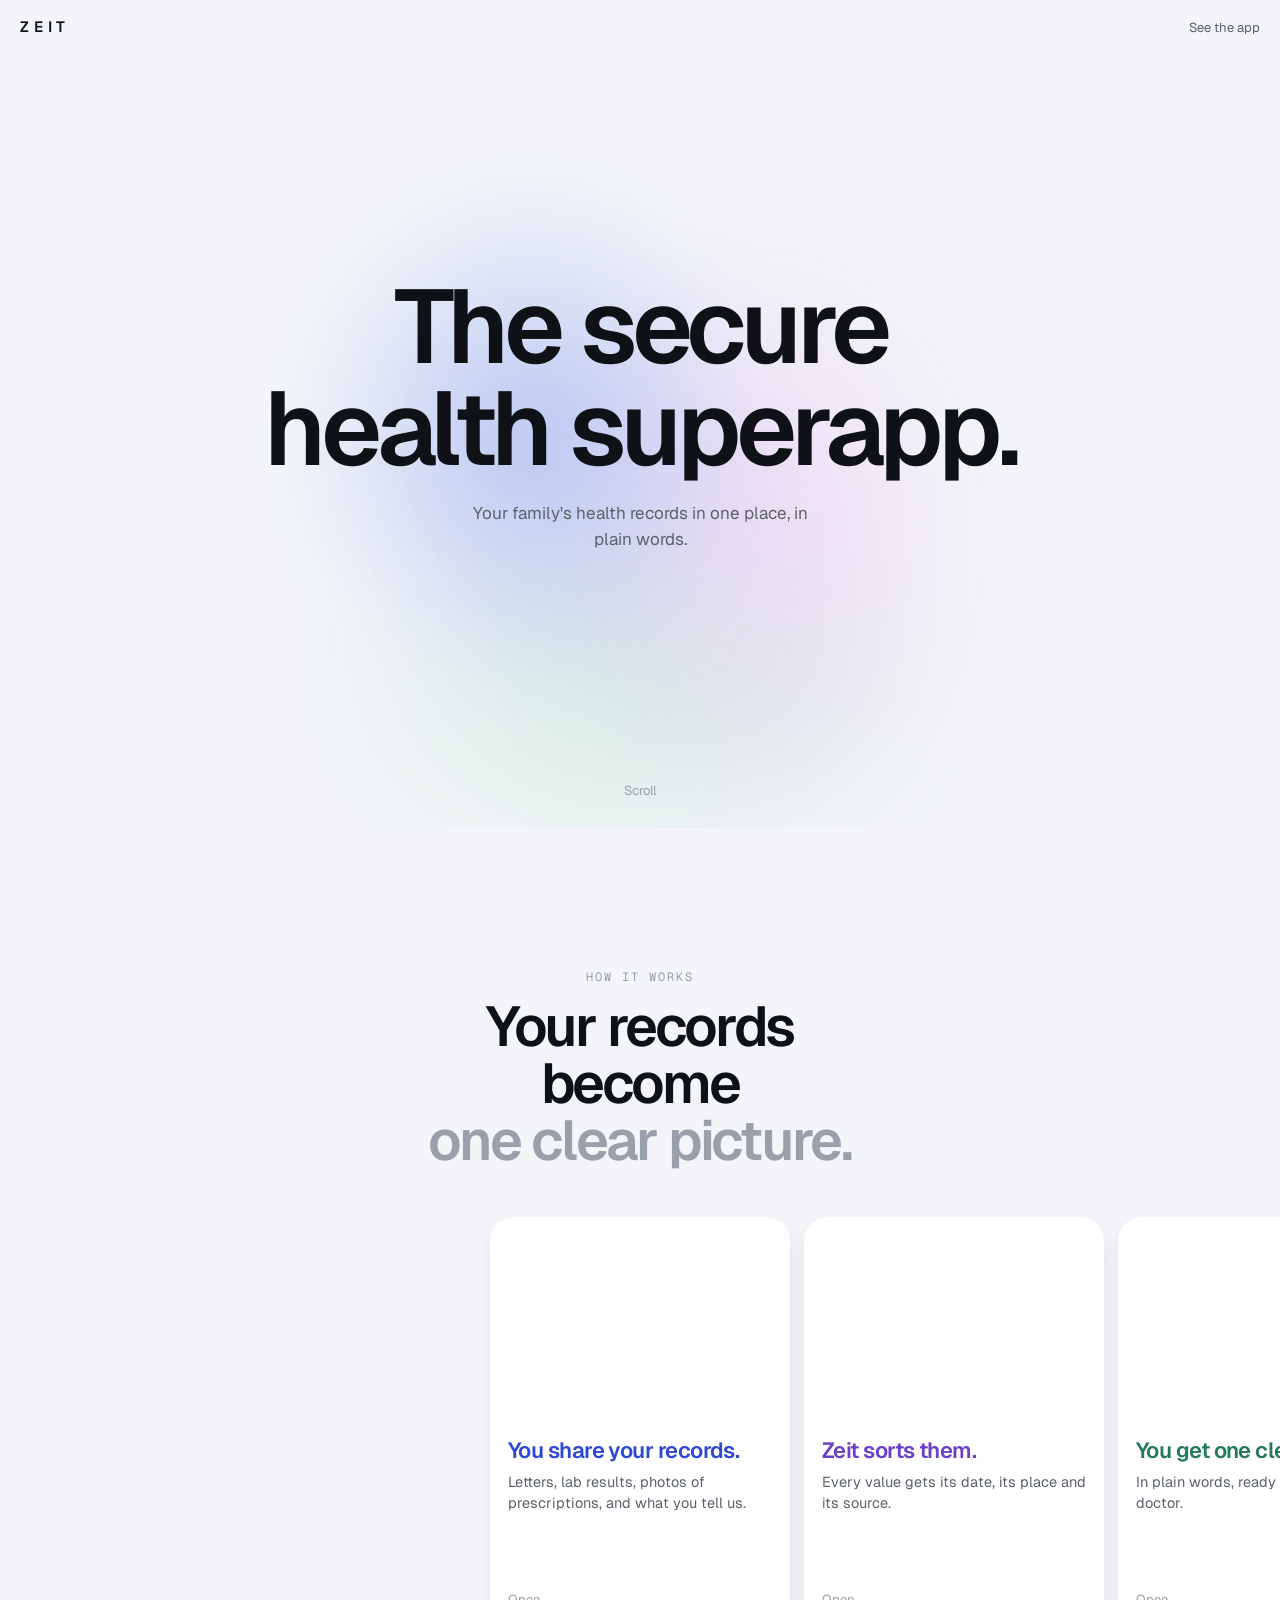
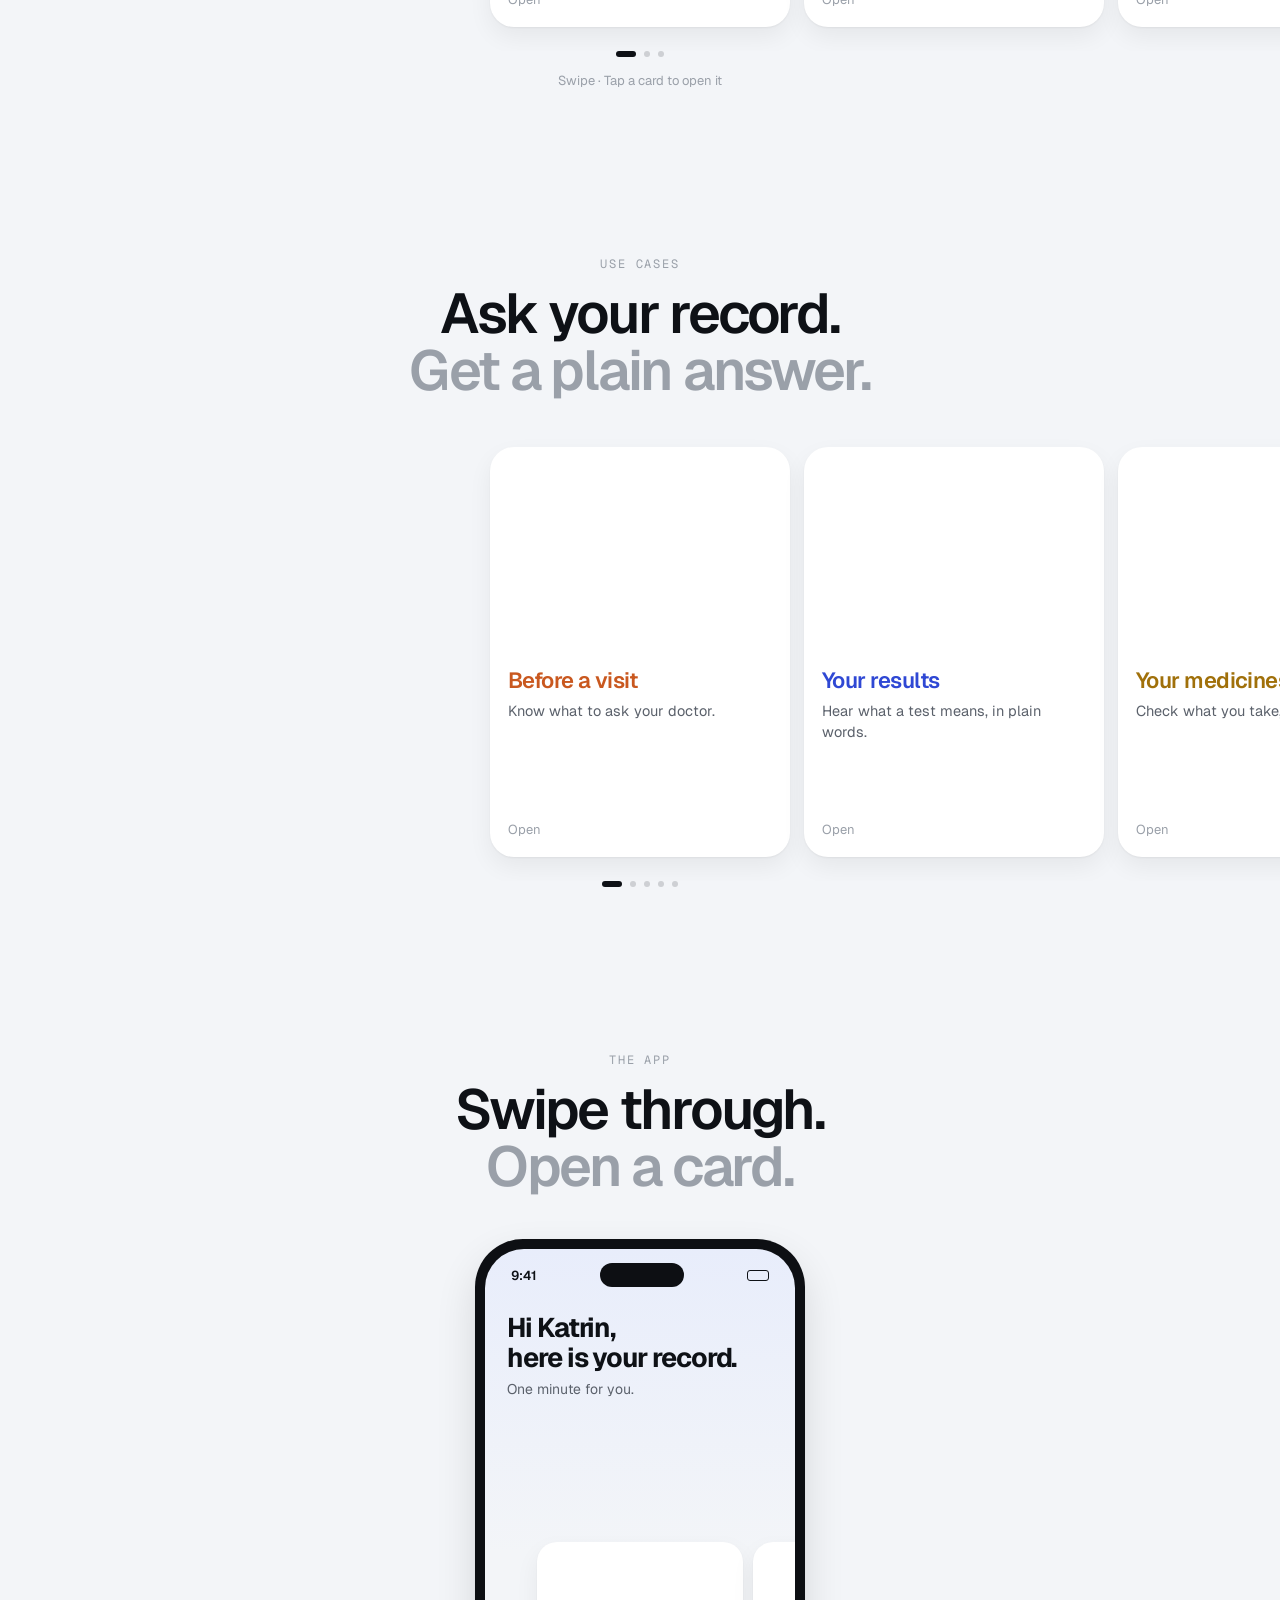
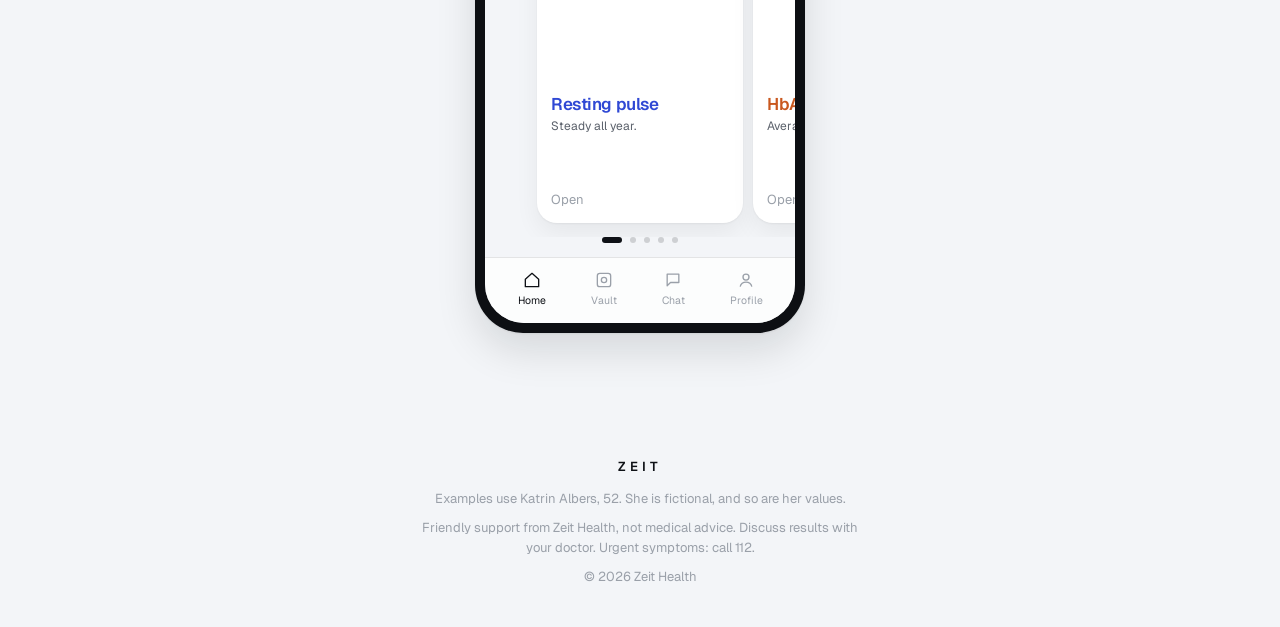
==== v10/index.html @ 985bbfc8 "Website B: rebuilt from the call transcript New folder v10/, nothing in V9 changed. One HTML file: a" ====
<!doctype html>
<html lang="en">
<head>
<meta charset="utf-8">
<meta name="viewport" content="width=device-width, initial-scale=1, viewport-fit=cover">
<title>Zeit Health</title>
<meta name="claude:viewport-fit-sides" content="cover">
<meta name="description" content="Zeit Health: the secure health superapp. Your family's health records in one place, in plain words.">
<link rel="preconnect" href="https://fonts.googleapis.com">
<link rel="preconnect" href="https://fonts.gstatic.com" crossorigin>
<link rel="stylesheet" href="https://fonts.googleapis.com/css2?family=Geist:wght@400;500;600;700&family=Geist+Mono:wght@400;500&display=swap">
<style>
/* Zeit Health, website v10. Built from the call transcript: very simple, mobile first,
   the app's card system, swipe and open. One file: HTML, CSS and a little JS.
   Layout: one centred column; each section is a heading plus one swipe rail of cards. */
:root {
  --ground: #f3f5f8;
  --surface: #ffffff;
  --ink: #0e1116;
  --ink-2: #5b616b;
  --ink-3: #9aa0a9;
  --hairline: rgba(14, 17, 22, 0.1);

  --font: 'Geist', -apple-system, BlinkMacSystemFont, 'Segoe UI', Roboto, Arial, sans-serif;
  --mono: 'Geist Mono', ui-monospace, 'SF Mono', Menlo, Consolas, monospace;

  --cw: min(76vw, 300px);              /* card width */
  --ease: cubic-bezier(.16, .84, .24, 1);
  --e1: 0 1px 2px rgba(12,14,18,.05), 0 10px 24px rgba(12,14,18,.06);
  --e2: 0 1px 2px rgba(12,14,18,.06), 0 18px 40px rgba(12,14,18,.12);
  color-scheme: light;
}

/* the card hues, from the app: --g is the image gradient, --c the headline colour */
.blue   { --g: linear-gradient(140deg, #2f48d4, #5876ea 55%, #a8c1fa); --c: #2f48d4; }
.orange { --g: linear-gradient(160deg, #ee9a4c, #f4835f 55%, #f8b98c); --c: #c9581f; }
.purple { --g: linear-gradient(165deg, #9d6fe6, #c59ff0 50%, #f2c9f1); --c: #6c3fc9; }
.yellow { --g: linear-gradient(170deg, #f2b33f, #f9d86a 50%, #fbeca3); --c: #a0700a; }
.green  { --g: linear-gradient(160deg, #3e9e78, #7ccba3 50%, #c4ead2); --c: #237a59; }
.pink   { --g: linear-gradient(160deg, #d9497a, #ee8cad 55%, #f8c8d8); --c: #b8335f; }

* { box-sizing: border-box; -webkit-tap-highlight-color: transparent; }
html { scroll-behavior: smooth; }
html, body { margin: 0; overflow-x: clip; }
body {
  font-family: var(--font); font-size: 17px; line-height: 1.5;
  color: var(--ink); background: var(--ground);
  -webkit-font-smoothing: antialiased;
}
button { font: inherit; color: inherit; border: 0; background: none; cursor: pointer; padding: 0; text-align: left; }
:focus-visible { outline: 2px solid var(--ink); outline-offset: 3px; border-radius: 6px; }
.gutter { padding-left: max(20px, env(safe-area-inset-left, 0px)); padding-right: max(20px, env(safe-area-inset-right, 0px)); }

/* ---- top bar: the wordmark only ---- */
.top {
  position: fixed; inset: 0 0 auto 0; z-index: 20;
  display: flex; justify-content: space-between; align-items: center;
  padding-block: calc(16px + env(safe-area-inset-top, 0px)) 16px;
  transition: background .3s ease;
}
.top.solid { background: rgba(243,245,248,.82); -webkit-backdrop-filter: blur(18px); backdrop-filter: blur(18px); }
.mark { font-weight: 600; font-size: 15px; letter-spacing: .32em; text-decoration: none; color: var(--ink); }
.top a.go { font-size: 13px; color: var(--ink-2); text-decoration: none; }

/* ---- 1 · hero: short words on an empty screen; it stays put, nothing else up here ---- */
.hero {
  position: relative; min-height: 92vh; min-height: 92svh;
  display: flex; flex-direction: column; align-items: center; justify-content: center;
  text-align: center; overflow: hidden;
}
.hero::before {      /* a soft brand wash, the only colour up here */
  content: ""; position: absolute; width: 140vw; max-width: 900px; aspect-ratio: 1;
  left: 50%; top: 62%; transform: translate(-50%, -50%);
  background:
    radial-gradient(closest-side at 38% 42%, rgba(88,118,234,.55), transparent 70%),
    radial-gradient(closest-side at 64% 52%, rgba(221,162,238,.45), transparent 70%),
    radial-gradient(closest-side at 50% 70%, rgba(124,203,163,.35), transparent 70%);
  filter: blur(40px); opacity: .7; pointer-events: none;
  animation: breathe 14s ease-in-out infinite alternate;
}
@keyframes breathe { to { transform: translate(-50%, -52%) scale(1.06) rotate(8deg); } }
.hero h1 {
  position: relative; margin: 0; font-weight: 600;
  font-size: clamp(44px, 13vw, 104px); line-height: .98; letter-spacing: -.05em; text-wrap: balance;
}
.hero p { position: relative; margin: 22px 0 0; max-width: 22em; color: var(--ink-2); font-size: 17px; }
.hero .cue { position: absolute; bottom: max(28px, env(safe-area-inset-bottom, 0px)); margin: 0; font-size: 13px; color: var(--ink-3); }

/* ---- sections: centred heading, then a rail ---- */
section.part { padding-block: 96px 24px; }
.head { text-align: center; max-width: 34rem; margin: 0 auto; }
.eyebrow { margin: 0 0 12px; font-family: var(--mono); font-size: 12px; letter-spacing: .16em; text-transform: uppercase; color: var(--ink-3); }
.head h2 { margin: 0; font-size: clamp(32px, 8.4vw, 56px); font-weight: 600; line-height: 1.02; letter-spacing: -.04em; text-wrap: balance; }
.head .soft { color: var(--ink-3); }

/* ---- the rail: native swipe with snap ---- */
.rail {
  display: flex; gap: 14px; margin-top: 40px;
  overflow-x: auto; scroll-snap-type: x mandatory; overscroll-behavior-x: contain;
  padding-block: 8px 24px; scrollbar-width: none;
  padding-inline: calc(50% - var(--cw) / 2); scroll-padding-inline: calc(50% - var(--cw) / 2);
}
.rail::-webkit-scrollbar { display: none; }
.dots { display: flex; justify-content: center; gap: 8px; }
.dots i { width: 6px; height: 6px; border-radius: 3px; background: rgba(14,17,22,.16); transition: width .35s var(--ease), background .35s ease; }
.dots i.on { width: 20px; background: var(--ink); }
.hint { margin: 14px 0 0; text-align: center; font-size: 13px; color: var(--ink-3); }

/* ---- the card: half image on top, the information below, a coloured headline ---- */
.card {
  flex: none; width: var(--cw); scroll-snap-align: center;
  display: flex; flex-direction: column; aspect-ratio: 3 / 4.1;
  border-radius: 24px; overflow: hidden; background: var(--surface);
  box-shadow: var(--e1); transition: transform .4s var(--ease), box-shadow .4s var(--ease);
}
.card:hover { box-shadow: var(--e2); }
.card:active { transform: scale(.97); }
.img {
  position: relative; flex: 0 0 50%; background: var(--g); overflow: hidden; color: #fff;
}
.img::before, .img::after { content: ""; position: absolute; border-radius: 50%; filter: blur(22px); }
.img::before { width: 70%; aspect-ratio: 1; left: var(--x, 10%); top: var(--y, 15%); background: rgba(255,255,255,.45); }
.img::after  { width: 50%; aspect-ratio: 1; right: -10%; bottom: -25%; background: rgba(255,255,255,.3); }
.img .tag {
  position: absolute; z-index: 1; left: 16px; top: 14px; right: 16px;
  display: flex; justify-content: space-between;
  font-family: var(--mono); font-size: 11px; letter-spacing: .12em; text-transform: uppercase;
}
.img .big {
  position: absolute; z-index: 1; left: 16px; bottom: 12px;
  font-size: 44px; font-weight: 500; letter-spacing: -.04em; line-height: 1;
}
.img .big small { font-size: 15px; letter-spacing: 0; margin-left: 4px; opacity: .9; }
.body { flex: 1; display: flex; flex-direction: column; gap: 8px; padding: 16px 18px 18px; min-height: 0; }
.body h3 { margin: 0; color: var(--c); font-size: 22px; font-weight: 600; line-height: 1.1; letter-spacing: -.025em; text-wrap: balance; }
.body p { margin: 0; color: var(--ink-2); font-size: 14.5px; line-height: 1.45; }
.body .more { margin-top: auto; font-size: 13px; color: var(--ink-3); }

/* ---- 4 · the app: the same cards, in a phone ---- */
.phone {
  margin: 44px auto 0; width: min(84vw, 330px); aspect-ratio: 390 / 820;
  border-radius: 48px; padding: 10px; background: #0d0f13; box-shadow: var(--e2);
}
.screen {
  position: relative; height: 100%; border-radius: 39px; overflow: hidden;
  background: linear-gradient(180deg, #e8edfb, #f3f5f8 45%);
  display: flex; flex-direction: column;
}
.status { display: flex; justify-content: space-between; align-items: center; padding: 14px 26px 0; font-size: 13px; font-weight: 600; }
.island { width: 84px; height: 24px; border-radius: 14px; background: #0d0f13; }
.status .bat { width: 22px; height: 11px; border-radius: 3px; border: 1.5px solid var(--ink); }
.greet { padding: 26px 22px 0; }
.greet h3 { margin: 0; font-size: 27px; font-weight: 700; line-height: 1.1; letter-spacing: -.04em; }
.greet p { margin: 6px 0 0; color: var(--ink-2); font-size: 14px; }
.phone .rail { --cw: min(56vw, 206px); margin-top: auto; gap: 10px; padding-block: 6px 14px; }
.phone .card { border-radius: 20px; }
.phone .img .big { font-size: 34px; }
.phone .body { padding: 12px 14px 14px; gap: 5px; }
.phone .body h3 { font-size: 17px; }
.phone .body p { font-size: 12px; }
.phone .dots { margin-bottom: 14px; }
.nav { display: flex; justify-content: space-around; padding: 12px 10px calc(14px); background: rgba(255,255,255,.8); border-top: 1px solid var(--hairline); font-size: 10.5px; color: var(--ink-3); }
.nav span { display: flex; flex-direction: column; align-items: center; gap: 3px; }
.nav span.on { color: var(--ink); }
.nav svg { width: 20px; height: 20px; fill: none; stroke: currentColor; stroke-width: 1.6; stroke-linejoin: round; }

/* ---- footer ---- */
footer { padding-block: 96px 40px; text-align: center; }
footer .mark { display: inline-block; font-size: 13px; }
footer p { margin: 10px auto 0; max-width: 34em; font-size: 13px; color: var(--ink-3); }

/* ---- the opened card: rises from the bottom in the card's colour ---- */
.scrim { position: fixed; inset: 0; z-index: 40; background: rgba(10,12,16,.4); opacity: 0; transition: opacity .3s ease; }
.scrim.on { opacity: 1; }
.sheet {
  position: fixed; z-index: 41; left: 50%; bottom: 0; width: min(100%, 520px);
  max-height: 88vh; max-height: 88svh; overflow-y: auto;
  border-radius: 28px 28px 0 0; background: var(--surface);
  transform: translate(-50%, 104%); transition: transform .5s var(--ease);
  padding-bottom: env(safe-area-inset-bottom, 0px);
}
.sheet.on { transform: translate(-50%, 0); }
.sheet .img { height: 190px; flex: none; }
.sheet .img .big { font-size: 56px; }
.sheet .x {
  position: absolute; z-index: 2; right: 14px; top: 12px; width: 34px; height: 34px; border-radius: 50%;
  display: grid; place-items: center; background: rgba(255,255,255,.28); color: #fff;
}
.sheet .x:focus-visible { outline-color: #fff; }
.sheet .img .tag { right: 60px; }
.sheet .body { padding: 22px 24px 30px; gap: 12px; }
.sheet .body h3 { font-size: 28px; }
.sheet .body p { font-size: 16px; }
.qa { margin-top: 6px; display: flex; flex-direction: column; gap: 10px; }
.qa .you { align-self: flex-end; max-width: 85%; padding: 10px 14px; border-radius: 18px 18px 4px 18px; background: var(--ink); color: #fff; font-size: 15px; }
.qa .zeit { align-self: flex-start; max-width: 90%; padding: 10px 14px; border-radius: 18px 18px 18px 4px; background: var(--ground); font-size: 15px; }
.qa .src { font-family: var(--mono); font-size: 11px; letter-spacing: .06em; color: var(--ink-3); }
.rows { margin: 6px 0 0; padding: 0; list-style: none; }
.rows li { display: flex; justify-content: space-between; gap: 16px; padding: 11px 0; border-top: 1px solid var(--hairline); font-size: 15px; font-variant-numeric: tabular-nums; }
.rows li span:first-child { color: var(--ink-2); }
.note { font-size: 12.5px; color: var(--ink-3); }

@media (min-width: 900px) {
  :root { --cw: 300px; }
  section.part { padding-block: 140px 24px; }
}
@media (prefers-reduced-motion: reduce) {
  html { scroll-behavior: auto; }
  .hero::before { animation: none; }
  .card, .sheet, .scrim { transition: none; }
}
</style>
</head>
<body>

<header class="top gutter" id="top">
  <a class="mark" href="#hero" aria-label="Zeit Health, back to top">ZEIT</a>
  <a class="go" href="#app">See the app</a>
</header>

<main>
  <!-- 1 · HERO: short words over the screen. A real section, so it is there again on the way up. -->
  <section class="hero gutter" id="hero">
    <h1>The secure health superapp.</h1>
    <p>Your family's health records in one place, in plain words.</p>
    <p class="cue">Scroll</p>
  </section>

  <!-- 2 · HOW IT WORKS (transcript: "real system / rail system"; confirm with Minh) -->
  <section class="part" id="how" aria-labelledby="how-h">
    <div class="head gutter">
      <p class="eyebrow">How it works</p>
      <h2 id="how-h">Your records become<br><span class="soft">one clear picture.</span></h2>
    </div>
    <div class="rail" data-set="how" aria-label="How it works, three steps"></div>
    <div class="dots" aria-hidden="true"></div>
    <p class="hint">Swipe · Tap a card to open it</p>
  </section>

  <!-- 3 · USE CASES -->
  <section class="part" id="uses" aria-labelledby="uses-h">
    <div class="head gutter">
      <p class="eyebrow">Use cases</p>
      <h2 id="uses-h">Ask your record.<br><span class="soft">Get a plain answer.</span></h2>
    </div>
    <div class="rail" data-set="uses" aria-label="Use cases"></div>
    <div class="dots" aria-hidden="true"></div>
  </section>

  <!-- 4 · THE APP: the same card system, swipe and open, inside a phone -->
  <section class="part" id="app" aria-labelledby="app-h">
    <div class="head gutter">
      <p class="eyebrow">The app</p>
      <h2 id="app-h">Swipe through.<br><span class="soft">Open a card.</span></h2>
    </div>
    <div class="phone">
      <div class="screen">
        <div class="status" aria-hidden="true"><span>9:41</span><span class="island"></span><span class="bat"></span></div>
        <div class="greet">
          <h3>Hi Katrin,<br>here is your record.</h3>
          <p>One minute for you.</p>
        </div>
        <div class="rail" data-set="app" aria-label="Katrin's cards in the app"></div>
        <div class="dots" aria-hidden="true"></div>
        <nav class="nav" aria-hidden="true">
          <span class="on"><svg viewBox="0 0 24 24"><path d="M4 11l8-7 8 7v9H4z"/></svg>Home</span>
          <span><svg viewBox="0 0 24 24"><rect x="4" y="4" width="16" height="16" rx="3"/><circle cx="12" cy="12" r="3.2"/></svg>Vault</span>
          <span><svg viewBox="0 0 24 24"><path d="M5 5h14v10H9l-4 4z"/></svg>Chat</span>
          <span><svg viewBox="0 0 24 24"><circle cx="12" cy="8.5" r="3.6"/><path d="M5 20c1-4 4-5.5 7-5.5s6 1.5 7 5.5"/></svg>Profile</span>
        </nav>
      </div>
    </div>
  </section>
</main>

<footer class="gutter">
  <span class="mark">ZEIT</span>
  <p>Examples use Katrin Albers, 52. She is fictional, and so are her values.</p>
  <p>Friendly support from Zeit Health, not medical advice. Discuss results with your doctor. Urgent symptoms: call 112.</p>
  <p>© 2026 Zeit Health</p>
</footer>

<div class="scrim" id="scrim" hidden></div>
<div class="sheet" id="sheet" role="dialog" aria-modal="true" aria-labelledby="sheet-h" hidden></div>

<script>
(() => {
  // ---- Content. Edit the words here; the cards are built from it. ----
  const SETS = {
    how: [
      { hue: 'blue', k: 'Step', n: '01', h: 'You share your records.', p: 'Letters, lab results, photos of prescriptions, and what you tell us.',
        more: 'Send a PDF, take a photo, or just say it out loud. Zeit keeps the original, so nothing is lost.',
        rows: [['Letters and reports', 'PDF or photo'], ['Lab results', 'PDF or photo'], ['What you tell us', 'typed or spoken']] },
      { hue: 'purple', k: 'Step', n: '02', h: 'Zeit sorts them.', p: 'Every value gets its date, its place and its source.',
        more: 'Each result is placed next to the reference range printed on its own source, so you can always check where it came from.',
        rows: [['Value', 'HbA1c 5.4 %'], ['Date', 'March 2023'], ['Source', 'Lab letter, page 2']] },
      { hue: 'green', k: 'Step', n: '03', h: 'You get one clear picture.', p: 'In plain words, ready for you and your doctor.',
        more: 'One page shows where you stand. The details sit behind it, one card at a time.',
        rows: [['What matters now', 'your main concern'], ['What the numbers say', 'with their ranges'], ['What to ask next', 'for your next visit']] },
    ],
    uses: [
      { hue: 'orange', k: 'Use case', n: 'Visit', h: 'Before a visit', p: 'Know what to ask your doctor.',
        q: 'What should I ask Dr. Weber on Thursday?', a: 'Ask about your HbA1c. It went from 5.2 to 5.4 % since 2021. Take your medicine list with you.', src: 'Lab letter · Mar 2023' },
      { hue: 'blue', k: 'Use case', n: 'Results', h: 'Your results', p: 'Hear what a test means, in plain words.',
        q: 'What does my vitamin D result mean?', a: '32 ng/mL is inside the usual 30 to 100 range. It was 18 in 2021.', src: 'Blood test · Feb 2025' },
      { hue: 'yellow', k: 'Use case', n: 'Medicines', h: 'Your medicines', p: 'Check what you take, and when.',
        q: 'Am I still taking folic acid?', a: 'No. You took 400 µg with breakfast from 2021 and paused it in June 2022.', src: 'Medication plan · 2022' },
      { hue: 'purple', k: 'Use case', n: 'Sleep', h: 'Your sleep', p: 'See how you really slept this month.',
        q: 'How did I sleep this month?', a: 'About 6 h 58 min a night. Your best week was 7 h 22.', src: 'Ring sensor · 30 days' },
      { hue: 'pink', k: 'Use case', n: 'Family', h: 'Your family', p: 'Keep a parent\'s records next to your own.',
        q: 'When is Mum\'s next eye check?', a: 'In November. Her last one was in November 2025, and the letter advises once a year.', src: 'Clinic letter · Nov 2025' },
    ],
    app: [
      { hue: 'blue', k: 'Pulse', n: '2024', big: '61', unit: 'bpm', h: 'Resting pulse', p: 'Steady all year.',
        more: 'Your resting pulse has been steady all year.', rows: [['Average', '61 bpm'], ['Range', '57–66 bpm'], ['Source', 'Phone camera']] },
      { hue: 'orange', k: 'Lab', n: '2023', big: '5.4', unit: '%', h: 'HbA1c', p: 'Average blood sugar.',
        more: 'Your average blood sugar over about three months.', rows: [['Result', '5.4 %'], ['Range on the letter', 'below 5.7 %'], ['Last test', 'Mar 2023']] },
      { hue: 'purple', k: 'Sleep', n: '30 days', big: '6h 58', unit: '', h: 'Sleep', p: 'A night, on average.',
        more: 'A little under seven hours on most nights.', rows: [['Average night', '6 h 58 min'], ['Best week', '7 h 22 min'], ['Source', 'Smart ring']] },
      { hue: 'yellow', k: 'Rx', n: '2021', big: '400', unit: 'µg', h: 'Folic acid', p: 'Paused in June 2022.',
        more: 'Taken daily with breakfast, paused in June 2022.', rows: [['Dose', '400 µg daily'], ['Started', '2021'], ['Status', 'paused 2022-06']] },
      { hue: 'green', k: 'Lab', n: '2025', big: '32', unit: 'ng/mL', h: 'Vitamin D', p: 'Up from 18 in 2021.',
        more: 'Back inside the usual range over four years.', rows: [['Latest', '32 ng/mL'], ['Range on the letter', '30–100 ng/mL'], ['First result', '18 ng/mL · 2021']] },
    ],
  }

  const esc = (s) => String(s).replace(/[&<>"]/g, (c) => ({ '&': '&amp;', '<': '&lt;', '>': '&gt;', '"': '&quot;' }[c]))
  const spots = [['8%', '6%'], ['30%', '22%'], ['46%', '2%'], ['14%', '30%'], ['38%', '12%']]

  function imgHTML(c, i) {
    const big = c.big ? `<span class="big">${esc(c.big)}${c.unit ? `<small>${esc(c.unit)}</small>` : ''}</span>` : ''
    const [x, y] = spots[i % spots.length]
    return `<span class="img" style="--x:${x};--y:${y}"><span class="tag"><span>${esc(c.k)}</span><span>${esc(c.n)}</span></span>${big}</span>`
  }

  document.querySelectorAll('.rail').forEach((rail) => {
    const list = SETS[rail.dataset.set]
    rail.innerHTML = list.map((c, i) =>
      `<button class="card ${c.hue}" type="button" data-i="${i}" aria-label="${esc(c.h)}. Open card">` +
        imgHTML(c, i) +
        `<span class="body"><h3>${esc(c.h)}</h3><p>${esc(c.p)}</p><span class="more">Open</span></span>` +
      `</button>`).join('')

    // dots follow the swipe
    const dots = rail.nextElementSibling
    dots.innerHTML = list.map(() => '<i></i>').join('')
    const mark = () => {
      const card = rail.firstElementChild
      const step = card.offsetWidth + parseFloat(getComputedStyle(rail).columnGap || 14)
      const n = Math.max(0, Math.min(list.length - 1, Math.round(rail.scrollLeft / step)))
      dots.querySelectorAll('i').forEach((d, j) => d.classList.toggle('on', j === n))
    }
    rail.addEventListener('scroll', () => requestAnimationFrame(mark), { passive: true })
    mark()

    // tap a card: if it is off centre, bring it in; if it is centred, open it
    rail.addEventListener('click', (e) => {
      const btn = e.target.closest('.card')
      if (!btn) return
      const r = btn.getBoundingClientRect(), rr = rail.getBoundingClientRect()
      const off = (r.left + r.width / 2) - (rr.left + rr.width / 2)
      if (Math.abs(off) > r.width / 3 && e.detail !== 0) { rail.scrollBy({ left: off, behavior: 'smooth' }); return }
      open(list[+btn.dataset.i], +btn.dataset.i, btn)
    })
  })

  // ---- the opened card ----
  const sheet = document.getElementById('sheet'), scrim = document.getElementById('scrim')
  let back = null
  function open(c, i, from) {
    back = from
    const qa = c.q ? `<div class="qa"><span class="you">${esc(c.q)}</span><span class="zeit">${esc(c.a)}</span><span class="src">FROM YOUR RECORD · ${esc(c.src)}</span></div>` : ''
    const rows = c.rows ? `<ul class="rows">${c.rows.map(([a, b]) => `<li><span>${esc(a)}</span><span>${esc(b)}</span></li>`).join('')}</ul>` : ''
    sheet.className = `sheet ${c.hue}`
    sheet.innerHTML = imgHTML(c, i).replace('class="img"', 'class="img" style="display:block"') +
      `<button class="x" type="button" aria-label="Close card"><svg viewBox="0 0 24 24" width="16" height="16" fill="none" stroke="currentColor" stroke-width="2" stroke-linecap="round"><path d="M6 6l12 12M18 6L6 18"/></svg></button>` +
      `<div class="body"><h3 id="sheet-h">${esc(c.h)}</h3><p>${esc(c.more || c.p)}</p>${qa}${rows}<p class="note">Example with fictional values. Not medical advice.</p></div>`
    sheet.hidden = scrim.hidden = false
    requestAnimationFrame(() => requestAnimationFrame(() => { sheet.classList.add('on'); scrim.classList.add('on') }))
    sheet.querySelector('.x').focus({ preventScroll: true })
  }
  function close() {
    if (sheet.hidden) return
    sheet.classList.remove('on'); scrim.classList.remove('on')
    setTimeout(() => { sheet.hidden = scrim.hidden = true }, 400)
    if (back) back.focus({ preventScroll: true })
  }
  sheet.addEventListener('click', (e) => { if (e.target.closest('.x')) close() })
  scrim.addEventListener('click', close)
  document.addEventListener('keydown', (e) => { if (e.key === 'Escape') close() })

  // top bar gets a background once the hero is behind you
  const top = document.getElementById('top')
  const solid = () => top.classList.toggle('solid', scrollY > innerHeight * 0.6)
  addEventListener('scroll', solid, { passive: true }); solid()
})()
</script>
</body>
</html>
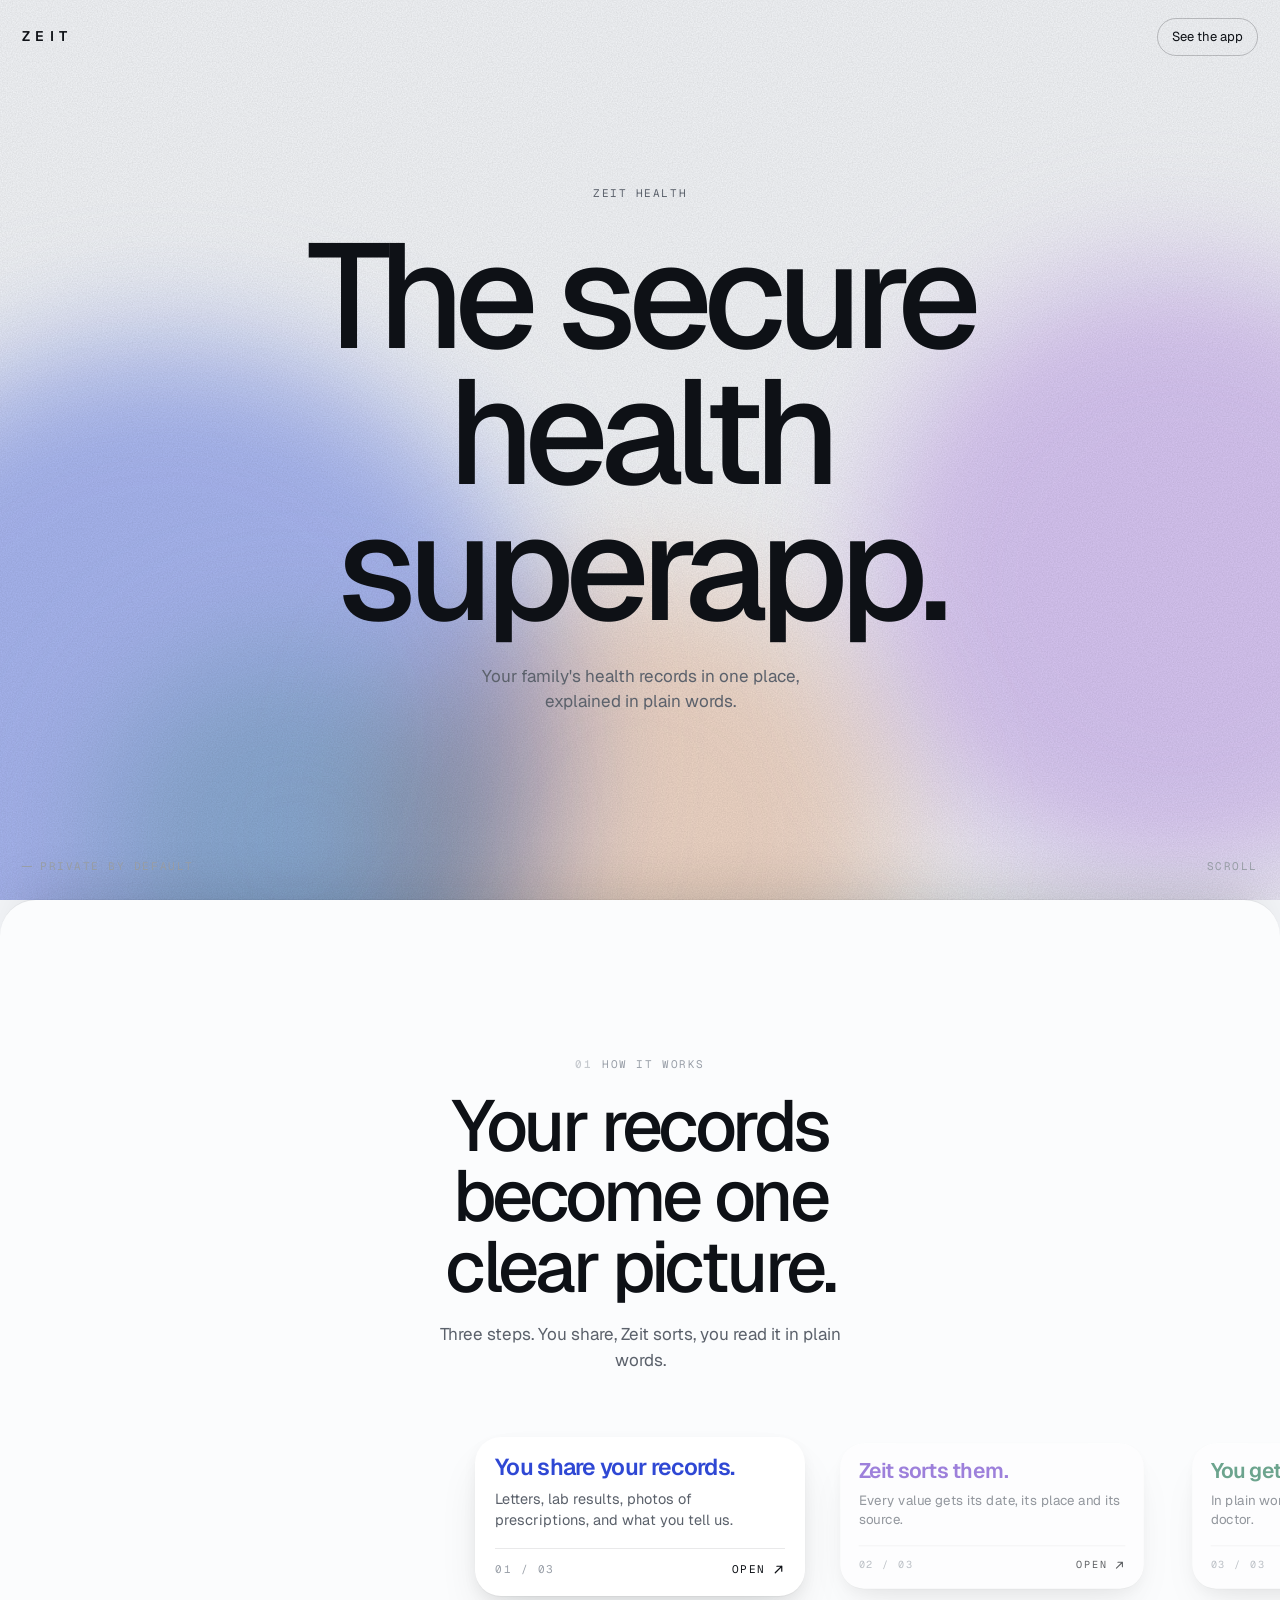
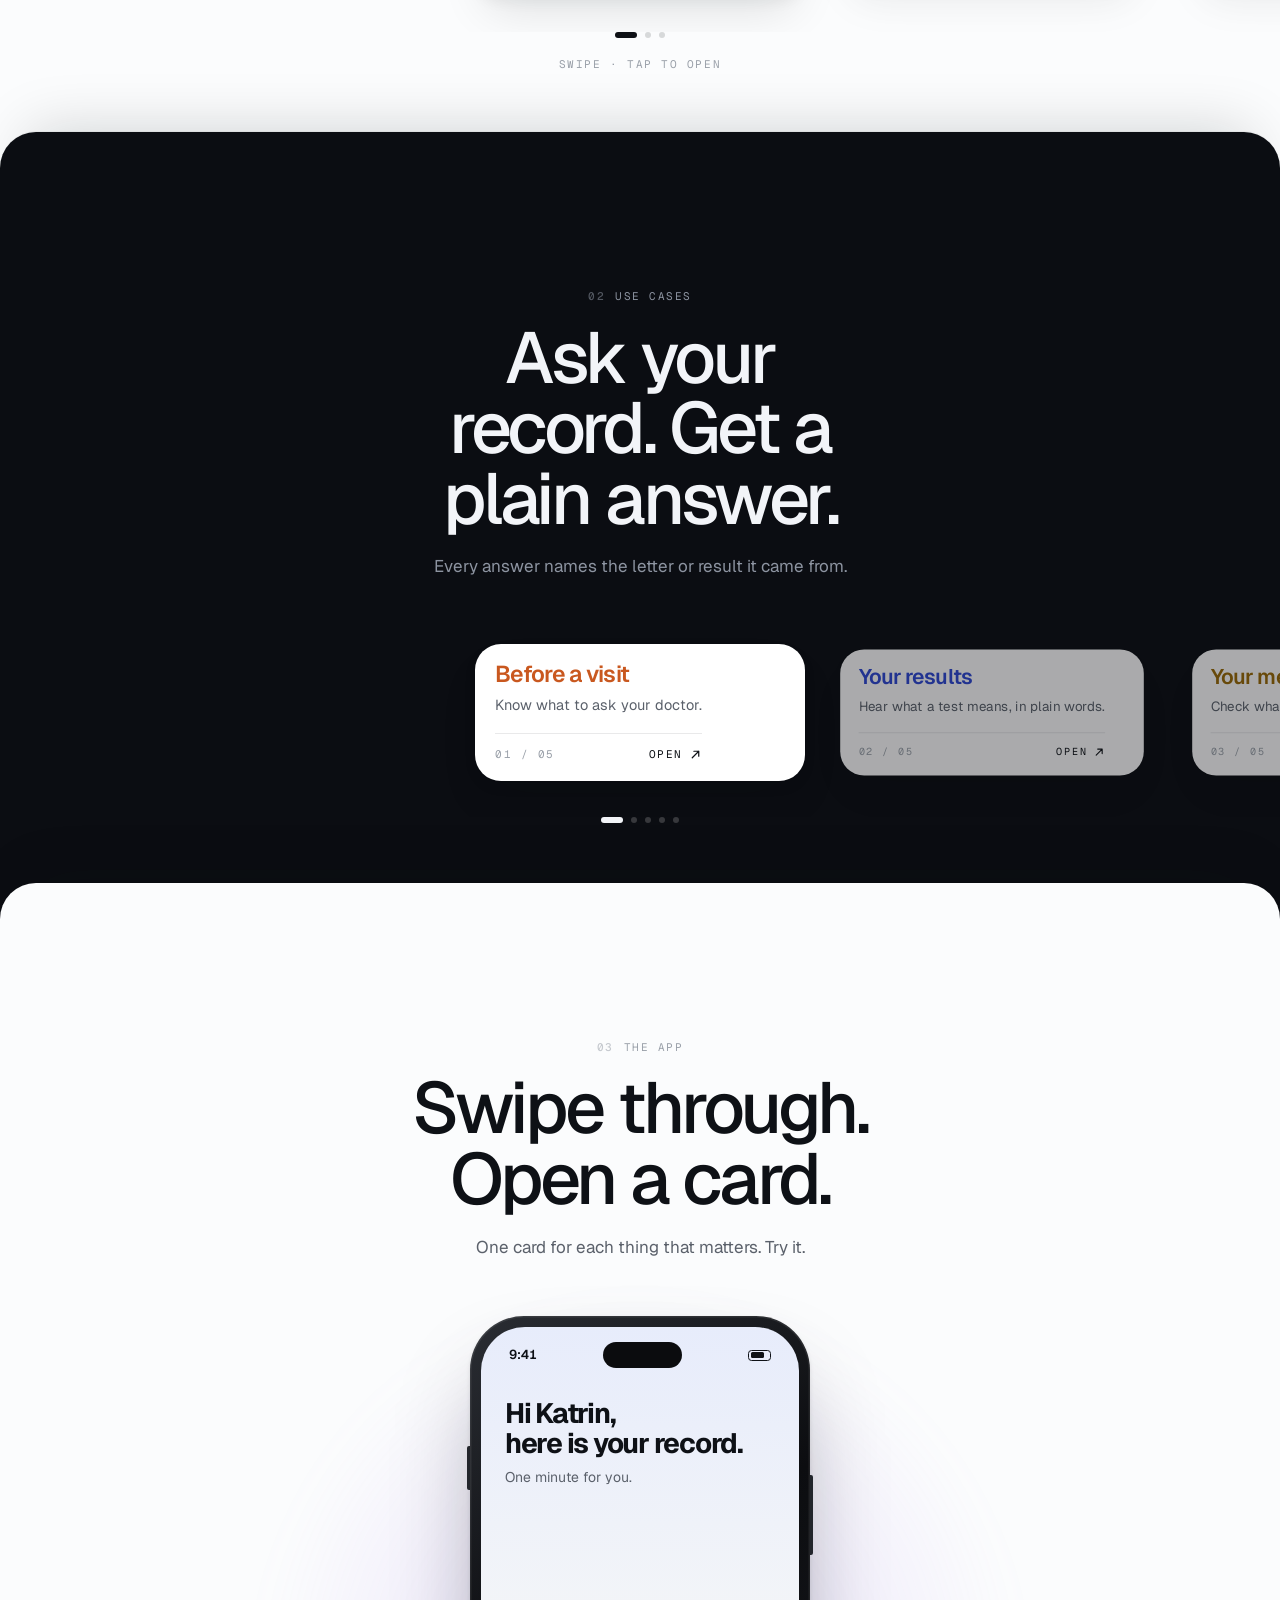
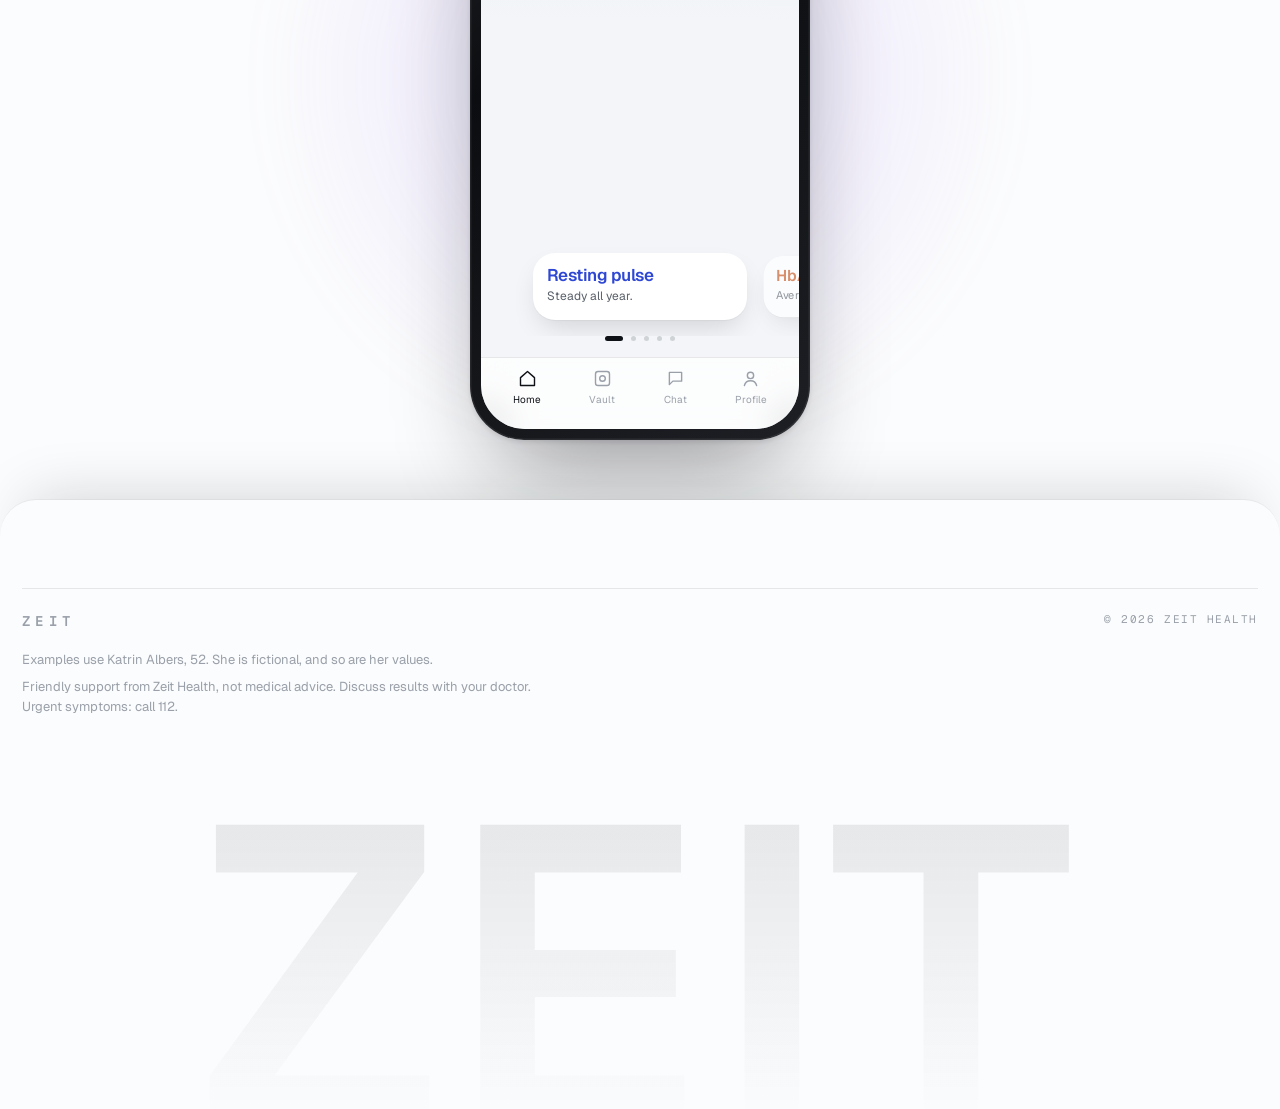
==== commit c30b41a7: "Website B: high-end pass Hero stays pinned and each section slides over it like a sheet. Larger, lig" ====
--- a/v10/index.html
+++ b/v10/index.html
@@ -6,207 +6,302 @@
 <title>Zeit Health</title>
 <meta name="claude:viewport-fit-sides" content="cover">
 <meta name="description" content="Zeit Health: the secure health superapp. Your family's health records in one place, in plain words.">
+<meta name="theme-color" content="#f3f5f8">
 <link rel="preconnect" href="https://fonts.googleapis.com">
 <link rel="preconnect" href="https://fonts.gstatic.com" crossorigin>
-<link rel="stylesheet" href="https://fonts.googleapis.com/css2?family=Geist:wght@400;500;600;700&family=Geist+Mono:wght@400;500&display=swap">
+<link rel="stylesheet" href="https://fonts.googleapis.com/css2?family=Geist:wght@300;400;500;600;700&family=Geist+Mono:wght@400;500&display=swap">
 <style>
-/* Zeit Health, website v10. Built from the call transcript: very simple, mobile first,
-   the app's card system, swipe and open. One file: HTML, CSS and a little JS.
-   Layout: one centred column; each section is a heading plus one swipe rail of cards. */
+/* Zeit Health, website B. Built from the call transcript: very simple, mobile first,
+   the app's card system (half image, coloured headline), swipe and open. One file.
+   Layout: the hero stays pinned; every section after it slides over it like a sheet.
+   One dark band (use cases) gives the page its rhythm. */
 :root {
   --ground: #f3f5f8;
+  --paper: #fbfcfd;
   --surface: #ffffff;
   --ink: #0e1116;
   --ink-2: #5b616b;
   --ink-3: #9aa0a9;
-  --hairline: rgba(14, 17, 22, 0.1);
+  --hairline: rgba(14, 17, 22, .09);
+  --night: #0b0d12;
+  --night-2: #151922;
+  --on-night: #f2f4f8;
+  --on-night-2: #8d94a1;
 
   --font: 'Geist', -apple-system, BlinkMacSystemFont, 'Segoe UI', Roboto, Arial, sans-serif;
   --mono: 'Geist Mono', ui-monospace, 'SF Mono', Menlo, Consolas, monospace;
 
-  --cw: min(76vw, 300px);              /* card width */
+  --cw: min(78vw, 312px);
   --ease: cubic-bezier(.16, .84, .24, 1);
-  --e1: 0 1px 2px rgba(12,14,18,.05), 0 10px 24px rgba(12,14,18,.06);
-  --e2: 0 1px 2px rgba(12,14,18,.06), 0 18px 40px rgba(12,14,18,.12);
+  --e1: 0 1px 1px rgba(12,14,18,.04), 0 6px 14px rgba(12,14,18,.05), 0 24px 48px -12px rgba(12,14,18,.12);
+  --e2: 0 1px 1px rgba(12,14,18,.05), 0 10px 24px rgba(12,14,18,.08), 0 40px 80px -20px rgba(12,14,18,.22);
+  --grain-light: url("data:image/svg+xml,%3Csvg xmlns='http://www.w3.org/2000/svg' width='180' height='180'%3E%3Cfilter id='n'%3E%3CfeTurbulence type='fractalNoise' baseFrequency='.85' numOctaves='2' stitchTiles='stitch'/%3E%3CfeColorMatrix values='0 0 0 0 1 0 0 0 0 1 0 0 0 0 1 0 0 0 .6 0'/%3E%3C/filter%3E%3Crect width='100%25' height='100%25' filter='url(%23n)'/%3E%3C/svg%3E");
+  --grain-dark: url("data:image/svg+xml,%3Csvg xmlns='http://www.w3.org/2000/svg' width='180' height='180'%3E%3Cfilter id='n'%3E%3CfeTurbulence type='fractalNoise' baseFrequency='.8' numOctaves='2' stitchTiles='stitch'/%3E%3CfeColorMatrix values='0 0 0 0 0 0 0 0 0 0 0 0 0 0 0 0 0 0 .5 0'/%3E%3C/filter%3E%3Crect width='100%25' height='100%25' filter='url(%23n)'/%3E%3C/svg%3E");
   color-scheme: light;
 }
 
-/* the card hues, from the app: --g is the image gradient, --c the headline colour */
-.blue   { --g: linear-gradient(140deg, #2f48d4, #5876ea 55%, #a8c1fa); --c: #2f48d4; }
-.orange { --g: linear-gradient(160deg, #ee9a4c, #f4835f 55%, #f8b98c); --c: #c9581f; }
-.purple { --g: linear-gradient(165deg, #9d6fe6, #c59ff0 50%, #f2c9f1); --c: #6c3fc9; }
-.yellow { --g: linear-gradient(170deg, #f2b33f, #f9d86a 50%, #fbeca3); --c: #a0700a; }
-.green  { --g: linear-gradient(160deg, #3e9e78, #7ccba3 50%, #c4ead2); --c: #237a59; }
-.pink   { --g: linear-gradient(160deg, #d9497a, #ee8cad 55%, #f8c8d8); --c: #b8335f; }
+/* the card hues, from the app: --a deep, --b mid, --l light; --c is the headline colour */
+.blue   { --a: #2a43d2; --b: #5f7fee; --l: #b9cdfb; --c: #2f48d4; }
+.orange { --a: #e0702a; --b: #f39c5c; --l: #f9c89e; --c: #c9581f; }
+.purple { --a: #7a4ad8; --b: #a983ee; --l: #e2c9f7; --c: #6c3fc9; }
+.yellow { --a: #e2a020; --b: #f5c94f; --l: #fbe7a0; --c: #9a6a06; }
+.green  { --a: #2f9c72; --b: #5fc493; --l: #bfe9cf; --c: #217653; }
+.pink   { --a: #d9497a; --b: #ee8cad; --l: #f8c8d8; --c: #b8335f; }
 
 * { box-sizing: border-box; -webkit-tap-highlight-color: transparent; }
-html { scroll-behavior: smooth; }
 html, body { margin: 0; overflow-x: clip; }
 body {
   font-family: var(--font); font-size: 17px; line-height: 1.5;
   color: var(--ink); background: var(--ground);
-  -webkit-font-smoothing: antialiased;
+  -webkit-font-smoothing: antialiased; text-rendering: optimizeLegibility;
 }
 button { font: inherit; color: inherit; border: 0; background: none; cursor: pointer; padding: 0; text-align: left; }
-:focus-visible { outline: 2px solid var(--ink); outline-offset: 3px; border-radius: 6px; }
-.gutter { padding-left: max(20px, env(safe-area-inset-left, 0px)); padding-right: max(20px, env(safe-area-inset-right, 0px)); }
-
-/* ---- top bar: the wordmark only ---- */
+:focus-visible { outline: 2px solid currentColor; outline-offset: 3px; border-radius: 8px; }
+.gutter { padding-left: max(22px, env(safe-area-inset-left, 0px)); padding-right: max(22px, env(safe-area-inset-right, 0px)); }
+.mono { font-family: var(--mono); font-size: 11px; letter-spacing: .14em; text-transform: uppercase; }
+
+/* ---- top bar ---- */
 .top {
-  position: fixed; inset: 0 0 auto 0; z-index: 20;
+  position: fixed; inset: 0 0 auto 0; z-index: 30;
   display: flex; justify-content: space-between; align-items: center;
-  padding-block: calc(16px + env(safe-area-inset-top, 0px)) 16px;
-  transition: background .3s ease;
-}
-.top.solid { background: rgba(243,245,248,.82); -webkit-backdrop-filter: blur(18px); backdrop-filter: blur(18px); }
-.mark { font-weight: 600; font-size: 15px; letter-spacing: .32em; text-decoration: none; color: var(--ink); }
-.top a.go { font-size: 13px; color: var(--ink-2); text-decoration: none; }
-
-/* ---- 1 · hero: short words on an empty screen; it stays put, nothing else up here ---- */
+  padding-block: calc(18px + env(safe-area-inset-top, 0px)) 18px;
+  transition: background .4s ease, color .4s ease;
+}
+.top.solid { background: rgba(243,245,248,.72); -webkit-backdrop-filter: saturate(1.6) blur(20px); backdrop-filter: saturate(1.6) blur(20px); }
+.top.dark { color: var(--on-night); }
+.top.dark.solid { background: rgba(11,13,18,.6); }
+.mark { font-weight: 600; font-size: 14px; letter-spacing: .38em; text-decoration: none; color: inherit; }
+.top a.go {
+  font-size: 13px; text-decoration: none; color: inherit;
+  padding: 8px 14px; border-radius: 999px; border: 1px solid currentColor; border-color: color-mix(in srgb, currentColor 22%, transparent);
+  transition: background .25s ease;
+}
+.top a.go:hover { background: color-mix(in srgb, currentColor 8%, transparent); }
+
+/* ---- 1 · hero: pinned. The page slides over it, and it is still there on the way back up ---- */
 .hero {
-  position: relative; min-height: 92vh; min-height: 92svh;
-  display: flex; flex-direction: column; align-items: center; justify-content: center;
-  text-align: center; overflow: hidden;
-}
-.hero::before {      /* a soft brand wash, the only colour up here */
-  content: ""; position: absolute; width: 140vw; max-width: 900px; aspect-ratio: 1;
-  left: 50%; top: 62%; transform: translate(-50%, -50%);
-  background:
-    radial-gradient(closest-side at 38% 42%, rgba(88,118,234,.55), transparent 70%),
-    radial-gradient(closest-side at 64% 52%, rgba(221,162,238,.45), transparent 70%),
-    radial-gradient(closest-side at 50% 70%, rgba(124,203,163,.35), transparent 70%);
-  filter: blur(40px); opacity: .7; pointer-events: none;
-  animation: breathe 14s ease-in-out infinite alternate;
-}
-@keyframes breathe { to { transform: translate(-50%, -52%) scale(1.06) rotate(8deg); } }
+  position: sticky; top: 0; z-index: 0;
+  height: 100vh; height: 100svh; overflow: hidden;
+  display: grid; place-items: center; text-align: center;
+  background: var(--ground);
+}
+.glow { position: absolute; inset: 0; pointer-events: none; }
+.glow i {
+  position: absolute; border-radius: 50%; filter: blur(60px); opacity: .55; mix-blend-mode: multiply;
+  animation: float 22s ease-in-out infinite alternate;
+}
+.glow i:nth-child(1) { width: 62vmax; height: 62vmax; left: -18vmax; top: 38%; background: #6d86ef; }
+.glow i:nth-child(2) { width: 48vmax; height: 48vmax; right: -16vmax; top: 30%; background: #c8a2f2; animation-duration: 26s; animation-delay: -6s; }
+.glow i:nth-child(3) { width: 40vmax; height: 40vmax; left: 30%; top: 64%; background: #f3b58c; animation-duration: 30s; animation-delay: -12s; opacity: .45; }
+.glow i:nth-child(4) { width: 30vmax; height: 30vmax; left: 8%; top: 72%; background: #8fd3b0; animation-duration: 24s; animation-delay: -3s; opacity: .4; }
+@keyframes float {
+  0%   { transform: translate(0, 0) scale(1); }
+  50%  { transform: translate(4vmax, -3vmax) scale(1.08); }
+  100% { transform: translate(-3vmax, 2vmax) scale(.96); }
+}
+.hero::after { content: ""; position: absolute; inset: 0; background: var(--grain-dark); opacity: .22; pointer-events: none; }
+.hero-in { position: relative; z-index: 1; will-change: transform, opacity; }
+.hero .kicker { margin: 0 0 26px; color: var(--ink-2); }
 .hero h1 {
-  position: relative; margin: 0; font-weight: 600;
-  font-size: clamp(44px, 13vw, 104px); line-height: .98; letter-spacing: -.05em; text-wrap: balance;
-}
-.hero p { position: relative; margin: 22px 0 0; max-width: 22em; color: var(--ink-2); font-size: 17px; }
-.hero .cue { position: absolute; bottom: max(28px, env(safe-area-inset-bottom, 0px)); margin: 0; font-size: 13px; color: var(--ink-3); }
-
-/* ---- sections: centred heading, then a rail ---- */
-section.part { padding-block: 96px 24px; }
-.head { text-align: center; max-width: 34rem; margin: 0 auto; }
-.eyebrow { margin: 0 0 12px; font-family: var(--mono); font-size: 12px; letter-spacing: .16em; text-transform: uppercase; color: var(--ink-3); }
-.head h2 { margin: 0; font-size: clamp(32px, 8.4vw, 56px); font-weight: 600; line-height: 1.02; letter-spacing: -.04em; text-wrap: balance; }
-.head .soft { color: var(--ink-3); }
-
-/* ---- the rail: native swipe with snap ---- */
+  margin: 0; font-weight: 500;
+  font-size: clamp(52px, 15vw, 148px); line-height: .92; letter-spacing: -.06em; text-wrap: balance;
+}
+.hero h1 span { display: block; animation: rise 1.1s var(--ease) both; }
+.hero h1 span:nth-child(2) { animation-delay: .08s; }
+.hero h1 span:nth-child(3) { animation-delay: .16s; }
+@keyframes rise { from { transform: translateY(.25em); opacity: 0; filter: blur(8px); } }
+.hero .sub { margin: 28px auto 0; max-width: 21em; color: var(--ink-2); font-size: 17px; line-height: 1.5; animation: rise 1.1s var(--ease) .3s both; }
+.hero-foot {
+  position: absolute; z-index: 1; left: 0; right: 0; bottom: max(26px, env(safe-area-inset-bottom, 0px));
+  display: flex; justify-content: space-between; color: var(--ink-3);
+}
+.hero-foot .line { position: relative; padding-left: 18px; }
+.hero-foot .line::before { content: ""; position: absolute; left: 0; top: 50%; width: 10px; height: 1px; background: currentColor; }
+
+/* ---- everything after the hero slides over it ---- */
+.over { position: relative; z-index: 2; }
+.sheetpart {
+  position: relative; background: var(--paper);
+  border-radius: 36px 36px 0 0; margin-top: -36px;
+  box-shadow: 0 -1px 0 rgba(14,17,22,.04), 0 -30px 60px -30px rgba(12,14,18,.18);
+}
+.over > .sheetpart:first-child { margin-top: 0; }
+section.part { padding-block: 104px 72px; }
+.night { background: var(--night); color: var(--on-night); }
+.night .lead { color: var(--on-night-2); }
+.night .dots i { background: rgba(255,255,255,.18); }
+.night .dots i.on { background: var(--on-night); }
+
+.head { text-align: center; max-width: 36rem; margin: 0 auto; }
+.head .mono { margin: 0 0 18px; color: var(--ink-3); display: inline-flex; gap: 10px; align-items: center; }
+.night .head .mono { color: var(--on-night-2); }
+.head .mono b { font-weight: 500; color: inherit; opacity: .55; }
+.head h2 { margin: 0; font-size: clamp(36px, 9.6vw, 72px); font-weight: 500; line-height: .98; letter-spacing: -.05em; text-wrap: balance; }
+.lead { margin: 20px auto 0; max-width: 26em; color: var(--ink-2); font-size: 17px; }
+
+/* ---- the rail: native swipe, snap, and the app's off-centre scale ---- */
 .rail {
-  display: flex; gap: 14px; margin-top: 40px;
+  display: flex; gap: 14px; margin-top: 52px;
   overflow-x: auto; scroll-snap-type: x mandatory; overscroll-behavior-x: contain;
-  padding-block: 8px 24px; scrollbar-width: none;
+  padding-block: 12px 36px; scrollbar-width: none;
   padding-inline: calc(50% - var(--cw) / 2); scroll-padding-inline: calc(50% - var(--cw) / 2);
 }
 .rail::-webkit-scrollbar { display: none; }
 .dots { display: flex; justify-content: center; gap: 8px; }
-.dots i { width: 6px; height: 6px; border-radius: 3px; background: rgba(14,17,22,.16); transition: width .35s var(--ease), background .35s ease; }
-.dots i.on { width: 20px; background: var(--ink); }
-.hint { margin: 14px 0 0; text-align: center; font-size: 13px; color: var(--ink-3); }
-
-/* ---- the card: half image on top, the information below, a coloured headline ---- */
+.dots i { width: 6px; height: 6px; border-radius: 3px; background: rgba(14,17,22,.15); transition: width .45s var(--ease), background .3s ease; }
+.dots i.on { width: 22px; background: var(--ink); }
+.hint { margin: 18px 0 0; text-align: center; color: var(--ink-3); }
+
+/* ---- the card: half image, information below, coloured headline ---- */
 .card {
+  --s: 1;
   flex: none; width: var(--cw); scroll-snap-align: center;
-  display: flex; flex-direction: column; aspect-ratio: 3 / 4.1;
-  border-radius: 24px; overflow: hidden; background: var(--surface);
-  box-shadow: var(--e1); transition: transform .4s var(--ease), box-shadow .4s var(--ease);
+  display: flex; flex-direction: column;
+  border-radius: 26px; overflow: hidden; background: var(--surface);
+  box-shadow: var(--e1);
+  transform: scale(var(--s)); opacity: var(--o, 1);
+  transition: box-shadow .5s var(--ease), transform .25s ease-out, opacity .25s ease-out;
 }
 .card:hover { box-shadow: var(--e2); }
-.card:active { transform: scale(.97); }
+.card:active { transform: scale(calc(var(--s) * .97)); }
 .img {
-  position: relative; flex: 0 0 50%; background: var(--g); overflow: hidden; color: #fff;
-}
-.img::before, .img::after { content: ""; position: absolute; border-radius: 50%; filter: blur(22px); }
-.img::before { width: 70%; aspect-ratio: 1; left: var(--x, 10%); top: var(--y, 15%); background: rgba(255,255,255,.45); }
-.img::after  { width: 50%; aspect-ratio: 1; right: -10%; bottom: -25%; background: rgba(255,255,255,.3); }
+  position: relative; aspect-ratio: 1 / 1.02; overflow: hidden; color: #fff; isolation: isolate;
+  background:
+    radial-gradient(120% 90% at var(--x, 20%) var(--y, 10%), var(--l) 0%, transparent 55%),
+    radial-gradient(90% 80% at 100% 100%, var(--b) 0%, transparent 70%),
+    linear-gradient(160deg, var(--a), var(--b));
+}
+.img::before {      /* a slow light moving across the image */
+  content: ""; position: absolute; inset: -30%; z-index: -1;
+  background: radial-gradient(closest-side, rgba(255,255,255,.38), transparent);
+  transform: translate(var(--lx, -20%), var(--ly, -10%));
+  animation: light 18s ease-in-out infinite alternate;
+}
+@keyframes light { to { transform: translate(calc(var(--lx, -20%) * -1), calc(var(--ly, -10%) * -1 + 10%)); } }
+.img::after { content: ""; position: absolute; inset: 0; background: var(--grain-light); opacity: .16; mix-blend-mode: overlay; pointer-events: none; }
 .img .tag {
-  position: absolute; z-index: 1; left: 16px; top: 14px; right: 16px;
-  display: flex; justify-content: space-between;
-  font-family: var(--mono); font-size: 11px; letter-spacing: .12em; text-transform: uppercase;
-}
-.img .big {
-  position: absolute; z-index: 1; left: 16px; bottom: 12px;
-  font-size: 44px; font-weight: 500; letter-spacing: -.04em; line-height: 1;
-}
-.img .big small { font-size: 15px; letter-spacing: 0; margin-left: 4px; opacity: .9; }
-.body { flex: 1; display: flex; flex-direction: column; gap: 8px; padding: 16px 18px 18px; min-height: 0; }
-.body h3 { margin: 0; color: var(--c); font-size: 22px; font-weight: 600; line-height: 1.1; letter-spacing: -.025em; text-wrap: balance; }
-.body p { margin: 0; color: var(--ink-2); font-size: 14.5px; line-height: 1.45; }
-.body .more { margin-top: auto; font-size: 13px; color: var(--ink-3); }
+  position: absolute; left: 18px; right: 18px; top: 16px;
+  display: flex; justify-content: space-between; opacity: .92;
+}
+.img .art { position: absolute; left: 18px; right: 18px; bottom: 18px; }
+.img .art svg { display: block; width: 100%; height: auto; overflow: visible; }
+.img .quote {
+  position: absolute; left: 18px; right: 18px; bottom: 20px;
+  font-size: 23px; font-weight: 500; line-height: 1.12; letter-spacing: -.03em; text-wrap: balance;
+}
+.img .quote::before { content: "“"; display: block; font-size: 46px; line-height: .6; margin-bottom: 8px; opacity: .7; }
+.img .val { position: absolute; left: 18px; bottom: 16px; font-size: 52px; font-weight: 400; letter-spacing: -.05em; line-height: 1; font-variant-numeric: tabular-nums; }
+.img .val small { font-size: 15px; letter-spacing: 0; margin-left: 5px; opacity: .85; }
+.img .spark { position: absolute; right: 16px; bottom: 20px; width: 44%; }
+.img .spark svg { display: block; width: 100%; height: auto; overflow: visible; }
+
+.body { display: flex; flex-direction: column; padding: 18px 20px 18px; }
+.body h3 { margin: 0; color: var(--c); font-size: 23px; font-weight: 600; line-height: 1.08; letter-spacing: -.03em; text-wrap: balance; }
+.body p { margin: 8px 0 0; color: var(--ink-2); font-size: 14.5px; line-height: 1.45; }
+.body .foot {
+  display: flex; justify-content: space-between; align-items: center;
+  margin-top: 18px; padding-top: 12px; border-top: 1px solid var(--hairline); color: var(--ink-3);
+}
+.body .foot .open { display: inline-flex; align-items: center; gap: 6px; color: var(--ink); }
+.body .foot svg { width: 13px; height: 13px; }
 
 /* ---- 4 · the app: the same cards, in a phone ---- */
+.stage { position: relative; margin-top: 56px; display: grid; place-items: center; }
+.stage::before {
+  content: ""; position: absolute; width: min(120vw, 760px); aspect-ratio: 1; left: 50%; top: 50%; transform: translate(-50%, -50%);
+  background: radial-gradient(closest-side, rgba(95,127,238,.22), rgba(169,131,238,.12) 50%, transparent);
+  filter: blur(20px); pointer-events: none;
+}
 .phone {
-  margin: 44px auto 0; width: min(84vw, 330px); aspect-ratio: 390 / 820;
-  border-radius: 48px; padding: 10px; background: #0d0f13; box-shadow: var(--e2);
-}
+  position: relative; width: min(82vw, 340px); aspect-ratio: 390 / 830;
+  border-radius: 54px; padding: 11px;
+  background: linear-gradient(145deg, #2a2d33, #0c0d10 40%, #1d1f24);
+  box-shadow: inset 0 0 0 1.5px rgba(255,255,255,.08), 0 2px 4px rgba(12,14,18,.1), 0 50px 100px -30px rgba(12,14,18,.45);
+}
+.phone::before, .phone::after { content: ""; position: absolute; right: -3px; width: 3px; border-radius: 0 2px 2px 0; background: #22252b; }
+.phone::before { top: 22%; height: 11%; }
+.phone::after { left: -3px; right: auto; border-radius: 2px 0 0 2px; top: 18%; height: 6%; }
 .screen {
-  position: relative; height: 100%; border-radius: 39px; overflow: hidden;
-  background: linear-gradient(180deg, #e8edfb, #f3f5f8 45%);
+  position: relative; height: 100%; border-radius: 44px; overflow: hidden;
+  background: linear-gradient(180deg, #e7ecfb 0%, #f3f5f8 42%);
   display: flex; flex-direction: column;
 }
-.status { display: flex; justify-content: space-between; align-items: center; padding: 14px 26px 0; font-size: 13px; font-weight: 600; }
-.island { width: 84px; height: 24px; border-radius: 14px; background: #0d0f13; }
-.status .bat { width: 22px; height: 11px; border-radius: 3px; border: 1.5px solid var(--ink); }
-.greet { padding: 26px 22px 0; }
-.greet h3 { margin: 0; font-size: 27px; font-weight: 700; line-height: 1.1; letter-spacing: -.04em; }
-.greet p { margin: 6px 0 0; color: var(--ink-2); font-size: 14px; }
-.phone .rail { --cw: min(56vw, 206px); margin-top: auto; gap: 10px; padding-block: 6px 14px; }
-.phone .card { border-radius: 20px; }
-.phone .img .big { font-size: 34px; }
-.phone .body { padding: 12px 14px 14px; gap: 5px; }
+.status { display: flex; justify-content: space-between; align-items: center; padding: 15px 28px 0; font-size: 13px; font-weight: 600; font-variant-numeric: tabular-nums; }
+.island { width: 30%; height: 26px; border-radius: 16px; background: #0b0c0e; }
+.bat { width: 23px; height: 11px; border-radius: 3.5px; border: 1.4px solid var(--ink); position: relative; }
+.bat::after { content: ""; position: absolute; inset: 1.5px 6px 1.5px 1.5px; border-radius: 1.5px; background: var(--ink); }
+.greet { padding: 30px 24px 0; }
+.greet h3 { margin: 0; font-size: 28px; font-weight: 700; line-height: 1.08; letter-spacing: -.045em; }
+.greet p { margin: 8px 0 0; color: var(--ink-2); font-size: 14px; }
+.phone .rail { --cw: min(54vw, 214px); margin-block: auto 0; gap: 8px; padding-block: 10px 16px; }
+.phone .card { border-radius: 22px; box-shadow: 0 1px 1px rgba(12,14,18,.04), 0 12px 28px -8px rgba(12,14,18,.16); }
+.phone .img .val { font-size: 38px; left: 14px; bottom: 12px; }
+.phone .img .tag { left: 14px; right: 14px; top: 12px; font-size: 9.5px; }
+.phone .img .spark { right: 12px; bottom: 16px; }
+.phone .body { padding: 13px 14px 14px; }
 .phone .body h3 { font-size: 17px; }
-.phone .body p { font-size: 12px; }
-.phone .dots { margin-bottom: 14px; }
-.nav { display: flex; justify-content: space-around; padding: 12px 10px calc(14px); background: rgba(255,255,255,.8); border-top: 1px solid var(--hairline); font-size: 10.5px; color: var(--ink-3); }
+.phone .body p { font-size: 12px; margin-top: 4px; }
+.phone .body .foot { display: none; }
+.phone .dots { margin-bottom: 16px; }
+.phone .dots i { height: 5px; width: 5px; }
+.phone .dots i.on { width: 18px; }
+.nav { display: flex; justify-content: space-around; padding: 10px 8px 22px; background: rgba(255,255,255,.75); -webkit-backdrop-filter: blur(16px); backdrop-filter: blur(16px); border-top: 1px solid var(--hairline); font-size: 10px; color: var(--ink-3); }
 .nav span { display: flex; flex-direction: column; align-items: center; gap: 3px; }
 .nav span.on { color: var(--ink); }
-.nav svg { width: 20px; height: 20px; fill: none; stroke: currentColor; stroke-width: 1.6; stroke-linejoin: round; }
+.nav svg { width: 21px; height: 21px; fill: none; stroke: currentColor; stroke-width: 1.6; stroke-linejoin: round; stroke-linecap: round; }
 
 /* ---- footer ---- */
-footer { padding-block: 96px 40px; text-align: center; }
-footer .mark { display: inline-block; font-size: 13px; }
-footer p { margin: 10px auto 0; max-width: 34em; font-size: 13px; color: var(--ink-3); }
+footer { padding-block: 88px 0; background: var(--paper); overflow: hidden; }
+.foot-row { display: flex; flex-wrap: wrap; justify-content: space-between; gap: 10px 24px; color: var(--ink-3); border-top: 1px solid var(--hairline); padding-top: 22px; }
+footer p { margin: 0; max-width: 40em; font-size: 13px; color: var(--ink-3); }
+.foot-notes { display: flex; flex-direction: column; gap: 8px; margin-top: 18px; }
+.foot-mark {
+  margin: 48px 0 -0.18em; text-align: center; font-weight: 600;
+  font-size: clamp(96px, 34vw, 420px); line-height: 1; letter-spacing: .02em;
+  background: linear-gradient(180deg, rgba(14,17,22,.1), rgba(14,17,22,0) 85%);
+  -webkit-background-clip: text; background-clip: text; color: transparent; user-select: none;
+}
 
 /* ---- the opened card: rises from the bottom in the card's colour ---- */
-.scrim { position: fixed; inset: 0; z-index: 40; background: rgba(10,12,16,.4); opacity: 0; transition: opacity .3s ease; }
+.scrim { position: fixed; inset: 0; z-index: 40; background: rgba(8,10,14,.42); -webkit-backdrop-filter: blur(4px); backdrop-filter: blur(4px); opacity: 0; transition: opacity .35s ease; }
 .scrim.on { opacity: 1; }
 .sheet {
-  position: fixed; z-index: 41; left: 50%; bottom: 0; width: min(100%, 520px);
-  max-height: 88vh; max-height: 88svh; overflow-y: auto;
-  border-radius: 28px 28px 0 0; background: var(--surface);
-  transform: translate(-50%, 104%); transition: transform .5s var(--ease);
+  position: fixed; z-index: 41; left: 50%; bottom: 0; width: min(100%, 540px);
+  max-height: 90vh; max-height: 90svh; overflow-y: auto; overscroll-behavior: contain;
+  border-radius: 30px 30px 0 0; background: var(--surface);
+  transform: translate(-50%, 104%); transition: transform .6s var(--ease);
   padding-bottom: env(safe-area-inset-bottom, 0px);
 }
 .sheet.on { transform: translate(-50%, 0); }
-.sheet .img { height: 190px; flex: none; }
-.sheet .img .big { font-size: 56px; }
+.sheet .img { aspect-ratio: auto; height: 230px; }
+.sheet .img .quote { font-size: 28px; }
+.sheet .img .val { font-size: 64px; }
+.sheet .grab { position: absolute; z-index: 2; left: 50%; top: 8px; width: 38px; height: 4px; margin-left: -19px; border-radius: 2px; background: rgba(255,255,255,.6); }
 .sheet .x {
-  position: absolute; z-index: 2; right: 14px; top: 12px; width: 34px; height: 34px; border-radius: 50%;
-  display: grid; place-items: center; background: rgba(255,255,255,.28); color: #fff;
-}
-.sheet .x:focus-visible { outline-color: #fff; }
-.sheet .img .tag { right: 60px; }
-.sheet .body { padding: 22px 24px 30px; gap: 12px; }
-.sheet .body h3 { font-size: 28px; }
-.sheet .body p { font-size: 16px; }
-.qa { margin-top: 6px; display: flex; flex-direction: column; gap: 10px; }
-.qa .you { align-self: flex-end; max-width: 85%; padding: 10px 14px; border-radius: 18px 18px 4px 18px; background: var(--ink); color: #fff; font-size: 15px; }
-.qa .zeit { align-self: flex-start; max-width: 90%; padding: 10px 14px; border-radius: 18px 18px 18px 4px; background: var(--ground); font-size: 15px; }
-.qa .src { font-family: var(--mono); font-size: 11px; letter-spacing: .06em; color: var(--ink-3); }
-.rows { margin: 6px 0 0; padding: 0; list-style: none; }
-.rows li { display: flex; justify-content: space-between; gap: 16px; padding: 11px 0; border-top: 1px solid var(--hairline); font-size: 15px; font-variant-numeric: tabular-nums; }
+  position: absolute; z-index: 2; right: 14px; top: 14px; width: 34px; height: 34px; border-radius: 50%;
+  display: grid; place-items: center; background: rgba(255,255,255,.22); color: #fff;
+  -webkit-backdrop-filter: blur(8px); backdrop-filter: blur(8px);
+}
+.sheet .img .tag { top: 22px; right: 62px; }
+.sheet .body { padding: 24px 24px 32px; }
+.sheet .body h3 { font-size: 30px; }
+.sheet .body > p { font-size: 16px; }
+.qa { margin-top: 20px; display: flex; flex-direction: column; gap: 10px; }
+.qa .you { align-self: flex-end; max-width: 85%; padding: 11px 15px; border-radius: 20px 20px 6px 20px; background: var(--ink); color: #fff; font-size: 15px; }
+.qa .zeit { align-self: flex-start; max-width: 90%; padding: 11px 15px; border-radius: 20px 20px 20px 6px; background: var(--ground); font-size: 15px; }
+.qa .src { color: var(--ink-3); font-size: 10px; }
+.rows { margin: 20px 0 0; padding: 0; list-style: none; }
+.rows li { display: flex; justify-content: space-between; gap: 16px; padding: 12px 0; border-top: 1px solid var(--hairline); font-size: 15px; font-variant-numeric: tabular-nums; }
 .rows li span:first-child { color: var(--ink-2); }
-.note { font-size: 12.5px; color: var(--ink-3); }
+.note { margin-top: 18px !important; font-size: 12.5px !important; color: var(--ink-3) !important; }
 
 @media (min-width: 900px) {
-  :root { --cw: 300px; }
-  section.part { padding-block: 140px 24px; }
+  :root { --cw: 330px; }
+  section.part { padding-block: 150px 96px; }
+  .rail { gap: 22px; }
 }
 @media (prefers-reduced-motion: reduce) {
-  html { scroll-behavior: auto; }
-  .hero::before { animation: none; }
+  .glow i, .img::before, .hero h1 span, .hero .sub { animation: none; }
   .card, .sheet, .scrim { transition: none; }
 }
 </style>
@@ -218,148 +313,204 @@
   <a class="go" href="#app">See the app</a>
 </header>
 
-<main>
-  <!-- 1 · HERO: short words over the screen. A real section, so it is there again on the way up. -->
-  <section class="hero gutter" id="hero">
-    <h1>The secure health superapp.</h1>
-    <p>Your family's health records in one place, in plain words.</p>
-    <p class="cue">Scroll</p>
-  </section>
-
+<!-- 1 · HERO: short words over the screen, nothing else. Pinned, so it is there again on the way up. -->
+<section class="hero gutter" id="hero" aria-label="Zeit Health">
+  <div class="glow" aria-hidden="true"><i></i><i></i><i></i><i></i></div>
+  <div class="hero-in" id="hero-in">
+    <p class="kicker mono">Zeit Health</p>
+    <h1><span>The secure</span> <span>health</span> <span>superapp.</span></h1>
+    <p class="sub">Your family's health records in one place, explained in plain words.</p>
+  </div>
+  <div class="hero-foot gutter mono" aria-hidden="true"><span class="line">Private by default</span><span>Scroll</span></div>
+</section>
+
+<div class="over">
   <!-- 2 · HOW IT WORKS (transcript: "real system / rail system"; confirm with Minh) -->
-  <section class="part" id="how" aria-labelledby="how-h">
+  <section class="part sheetpart" id="how" aria-labelledby="how-h">
     <div class="head gutter">
-      <p class="eyebrow">How it works</p>
-      <h2 id="how-h">Your records become<br><span class="soft">one clear picture.</span></h2>
+      <p class="mono"><b>01</b>How it works</p>
+      <h2 id="how-h">Your records become one clear picture.</h2>
+      <p class="lead">Three steps. You share, Zeit sorts, you read it in plain words.</p>
     </div>
     <div class="rail" data-set="how" aria-label="How it works, three steps"></div>
     <div class="dots" aria-hidden="true"></div>
-    <p class="hint">Swipe · Tap a card to open it</p>
+    <p class="hint mono">Swipe · Tap to open</p>
   </section>
 
-  <!-- 3 · USE CASES -->
-  <section class="part" id="uses" aria-labelledby="uses-h">
+  <!-- 3 · USE CASES: the one dark band -->
+  <section class="part sheetpart night" id="uses" aria-labelledby="uses-h">
     <div class="head gutter">
-      <p class="eyebrow">Use cases</p>
-      <h2 id="uses-h">Ask your record.<br><span class="soft">Get a plain answer.</span></h2>
+      <p class="mono"><b>02</b>Use cases</p>
+      <h2 id="uses-h">Ask your record. Get a plain answer.</h2>
+      <p class="lead">Every answer names the letter or result it came from.</p>
     </div>
     <div class="rail" data-set="uses" aria-label="Use cases"></div>
     <div class="dots" aria-hidden="true"></div>
   </section>
 
   <!-- 4 · THE APP: the same card system, swipe and open, inside a phone -->
-  <section class="part" id="app" aria-labelledby="app-h">
+  <section class="part sheetpart" id="app" aria-labelledby="app-h">
     <div class="head gutter">
-      <p class="eyebrow">The app</p>
-      <h2 id="app-h">Swipe through.<br><span class="soft">Open a card.</span></h2>
+      <p class="mono"><b>03</b>The app</p>
+      <h2 id="app-h">Swipe through. Open a card.</h2>
+      <p class="lead">One card for each thing that matters. Try it.</p>
     </div>
-    <div class="phone">
-      <div class="screen">
-        <div class="status" aria-hidden="true"><span>9:41</span><span class="island"></span><span class="bat"></span></div>
-        <div class="greet">
-          <h3>Hi Katrin,<br>here is your record.</h3>
-          <p>One minute for you.</p>
+    <div class="stage">
+      <div class="phone">
+        <div class="screen">
+          <div class="status" aria-hidden="true"><span>9:41</span><span class="island"></span><span class="bat"></span></div>
+          <div class="greet">
+            <h3>Hi Katrin,<br>here is your record.</h3>
+            <p>One minute for you.</p>
+          </div>
+          <div class="rail" data-set="app" aria-label="Katrin's cards in the app"></div>
+          <div class="dots" aria-hidden="true"></div>
+          <nav class="nav" aria-hidden="true">
+            <span class="on"><svg viewBox="0 0 24 24"><path d="M4 11l8-7 8 7v9H4z"/></svg>Home</span>
+            <span><svg viewBox="0 0 24 24"><rect x="4" y="4" width="16" height="16" rx="3"/><circle cx="12" cy="12" r="3.2"/></svg>Vault</span>
+            <span><svg viewBox="0 0 24 24"><path d="M5 5h14v10H9l-4 4z"/></svg>Chat</span>
+            <span><svg viewBox="0 0 24 24"><circle cx="12" cy="8.5" r="3.6"/><path d="M5 20c1-4 4-5.5 7-5.5s6 1.5 7 5.5"/></svg>Profile</span>
+          </nav>
         </div>
-        <div class="rail" data-set="app" aria-label="Katrin's cards in the app"></div>
-        <div class="dots" aria-hidden="true"></div>
-        <nav class="nav" aria-hidden="true">
-          <span class="on"><svg viewBox="0 0 24 24"><path d="M4 11l8-7 8 7v9H4z"/></svg>Home</span>
-          <span><svg viewBox="0 0 24 24"><rect x="4" y="4" width="16" height="16" rx="3"/><circle cx="12" cy="12" r="3.2"/></svg>Vault</span>
-          <span><svg viewBox="0 0 24 24"><path d="M5 5h14v10H9l-4 4z"/></svg>Chat</span>
-          <span><svg viewBox="0 0 24 24"><circle cx="12" cy="8.5" r="3.6"/><path d="M5 20c1-4 4-5.5 7-5.5s6 1.5 7 5.5"/></svg>Profile</span>
-        </nav>
       </div>
     </div>
   </section>
-</main>
-
-<footer class="gutter">
-  <span class="mark">ZEIT</span>
-  <p>Examples use Katrin Albers, 52. She is fictional, and so are her values.</p>
-  <p>Friendly support from Zeit Health, not medical advice. Discuss results with your doctor. Urgent symptoms: call 112.</p>
-  <p>© 2026 Zeit Health</p>
-</footer>
+
+  <footer class="sheetpart gutter">
+    <div class="foot-row mono"><span class="mark">ZEIT</span><span>© 2026 Zeit Health</span></div>
+    <div class="foot-notes">
+      <p>Examples use Katrin Albers, 52. She is fictional, and so are her values.</p>
+      <p>Friendly support from Zeit Health, not medical advice. Discuss results with your doctor. Urgent symptoms: call 112.</p>
+    </div>
+    <div class="foot-mark" aria-hidden="true">ZEIT</div>
+  </footer>
+</div>
 
 <div class="scrim" id="scrim" hidden></div>
 <div class="sheet" id="sheet" role="dialog" aria-modal="true" aria-labelledby="sheet-h" hidden></div>
 
 <script>
 (() => {
+  const reduce = matchMedia('(prefers-reduced-motion: reduce)').matches
+
+  // ---- Small white drawings for the card images ----
+  const ART = {
+    share: `<svg viewBox="0 0 200 92"><g fill="rgba(255,255,255,.16)" stroke="#fff" stroke-width="1.2">
+      <rect x="18" y="14" width="62" height="78" rx="7" transform="rotate(-9 49 53)"/>
+      <rect x="66" y="6" width="62" height="78" rx="7"/>
+      <rect x="116" y="14" width="62" height="78" rx="7" transform="rotate(9 147 53)"/></g>
+      <g stroke="#fff" stroke-width="1.2" stroke-linecap="round" opacity=".85">
+      <path d="M76 22h34M76 32h42M76 42h26"/><rect x="76" y="54" width="42" height="18" rx="3" fill="none"/></g></svg>`,
+    sort: `<svg viewBox="0 0 200 92"><g stroke="#fff" stroke-width="1.2" stroke-linecap="round">
+      <path d="M8 12h184M8 38h184M8 64h184M8 90h184" opacity=".25"/></g>
+      <g fill="#fff" font-family="Geist Mono, monospace" font-size="8.5" letter-spacing=".5">
+      <text x="8" y="28">HbA1c</text><text x="80" y="28" opacity=".7">MAR 2023</text><text x="192" y="28" text-anchor="end">5.4 %</text>
+      <text x="8" y="54">Vitamin D</text><text x="80" y="54" opacity=".7">FEB 2025</text><text x="192" y="54" text-anchor="end">32 ng/mL</text>
+      <text x="8" y="80">Pulse</text><text x="80" y="80" opacity=".7">2024</text><text x="192" y="80" text-anchor="end">61 bpm</text></g></svg>`,
+    picture: `<svg viewBox="0 0 200 92"><rect x="1" y="1" width="198" height="90" rx="10" fill="rgba(255,255,255,.16)" stroke="#fff" stroke-width="1.2"/>
+      <g fill="#fff" font-family="Geist Mono, monospace" font-size="8" letter-spacing=".6"><text x="14" y="20">WHERE YOU STAND</text><text x="186" y="20" text-anchor="end">OCT 2026</text></g>
+      <path d="M14 70 C40 66 52 52 74 56 S112 40 132 44 S168 26 186 30" fill="none" stroke="#fff" stroke-width="1.6" stroke-linecap="round"/>
+      <circle cx="186" cy="30" r="3.2" fill="#fff"/><path d="M14 78h172" stroke="#fff" stroke-width="1" opacity=".3"/></svg>`,
+    pulse: `<svg viewBox="0 0 100 34"><path d="M0 22 L18 22 L24 10 L30 30 L36 18 L52 20 L58 14 L64 24 L80 21 L100 20" fill="none" stroke="#fff" stroke-width="1.5" stroke-linejoin="round" stroke-linecap="round"/></svg>`,
+    rise: `<svg viewBox="0 0 100 34"><path d="M0 28 C20 27 35 24 50 20 S80 12 100 9" fill="none" stroke="#fff" stroke-width="1.5" stroke-linecap="round"/><circle cx="100" cy="9" r="2.6" fill="#fff"/></svg>`,
+    bars: (v) => `<svg viewBox="0 0 100 34">${v.map((h, i) => `<rect x="${i * 100 / v.length + 2}" y="${34 - h}" width="${100 / v.length - 5}" height="${h}" rx="2" fill="#fff" opacity="${.45 + .55 * (i / (v.length - 1))}"/>`).join('')}</svg>`,
+    pill: `<svg viewBox="0 0 100 34"><g transform="rotate(-24 70 17)"><rect x="44" y="8" width="52" height="20" rx="10" fill="rgba(255,255,255,.2)" stroke="#fff" stroke-width="1.3"/><path d="M70 8v20" stroke="#fff" stroke-width="1.3"/><rect x="70" y="8.6" width="25.4" height="18.8" rx="9.4" fill="#fff" opacity=".9"/></g></svg>`,
+  }
+
   // ---- Content. Edit the words here; the cards are built from it. ----
   const SETS = {
     how: [
-      { hue: 'blue', k: 'Step', n: '01', h: 'You share your records.', p: 'Letters, lab results, photos of prescriptions, and what you tell us.',
-        more: 'Send a PDF, take a photo, or just say it out loud. Zeit keeps the original, so nothing is lost.',
+      { hue: 'blue', k: 'Step', n: '01', art: 'share', h: 'You share your records.', p: 'Letters, lab results, photos of prescriptions, and what you tell us.',
+        more: 'Send a PDF, take a photo, or say it out loud. Zeit keeps the original, so nothing is lost.',
         rows: [['Letters and reports', 'PDF or photo'], ['Lab results', 'PDF or photo'], ['What you tell us', 'typed or spoken']] },
-      { hue: 'purple', k: 'Step', n: '02', h: 'Zeit sorts them.', p: 'Every value gets its date, its place and its source.',
-        more: 'Each result is placed next to the reference range printed on its own source, so you can always check where it came from.',
+      { hue: 'purple', k: 'Step', n: '02', art: 'sort', h: 'Zeit sorts them.', p: 'Every value gets its date, its place and its source.',
+        more: 'Each result sits next to the range printed on its own letter, so you can always check where it came from.',
         rows: [['Value', 'HbA1c 5.4 %'], ['Date', 'March 2023'], ['Source', 'Lab letter, page 2']] },
-      { hue: 'green', k: 'Step', n: '03', h: 'You get one clear picture.', p: 'In plain words, ready for you and your doctor.',
+      { hue: 'green', k: 'Step', n: '03', art: 'picture', h: 'You get one clear picture.', p: 'In plain words, ready for you and your doctor.',
         more: 'One page shows where you stand. The details sit behind it, one card at a time.',
         rows: [['What matters now', 'your main concern'], ['What the numbers say', 'with their ranges'], ['What to ask next', 'for your next visit']] },
     ],
     uses: [
-      { hue: 'orange', k: 'Use case', n: 'Visit', h: 'Before a visit', p: 'Know what to ask your doctor.',
+      { hue: 'orange', k: 'Before a visit', n: '01', h: 'Before a visit', p: 'Know what to ask your doctor.',
         q: 'What should I ask Dr. Weber on Thursday?', a: 'Ask about your HbA1c. It went from 5.2 to 5.4 % since 2021. Take your medicine list with you.', src: 'Lab letter · Mar 2023' },
-      { hue: 'blue', k: 'Use case', n: 'Results', h: 'Your results', p: 'Hear what a test means, in plain words.',
+      { hue: 'blue', k: 'Your results', n: '02', h: 'Your results', p: 'Hear what a test means, in plain words.',
         q: 'What does my vitamin D result mean?', a: '32 ng/mL is inside the usual 30 to 100 range. It was 18 in 2021.', src: 'Blood test · Feb 2025' },
-      { hue: 'yellow', k: 'Use case', n: 'Medicines', h: 'Your medicines', p: 'Check what you take, and when.',
+      { hue: 'yellow', k: 'Your medicines', n: '03', h: 'Your medicines', p: 'Check what you take, and when.',
         q: 'Am I still taking folic acid?', a: 'No. You took 400 µg with breakfast from 2021 and paused it in June 2022.', src: 'Medication plan · 2022' },
-      { hue: 'purple', k: 'Use case', n: 'Sleep', h: 'Your sleep', p: 'See how you really slept this month.',
+      { hue: 'purple', k: 'Your sleep', n: '04', h: 'Your sleep', p: 'See how you really slept this month.',
         q: 'How did I sleep this month?', a: 'About 6 h 58 min a night. Your best week was 7 h 22.', src: 'Ring sensor · 30 days' },
-      { hue: 'pink', k: 'Use case', n: 'Family', h: 'Your family', p: 'Keep a parent\'s records next to your own.',
-        q: 'When is Mum\'s next eye check?', a: 'In November. Her last one was in November 2025, and the letter advises once a year.', src: 'Clinic letter · Nov 2025' },
+      { hue: 'pink', k: 'Your family', n: '05', h: 'Your family', p: 'Keep a parent\'s records next to your own.',
+        q: 'When is Mum\'s next eye check?', a: 'In November. Her last one was November 2025, and the letter advises once a year.', src: 'Clinic letter · Nov 2025' },
     ],
     app: [
-      { hue: 'blue', k: 'Pulse', n: '2024', big: '61', unit: 'bpm', h: 'Resting pulse', p: 'Steady all year.',
+      { hue: 'blue', k: 'Pulse', n: '2024', big: '61', unit: 'bpm', spark: 'pulse', h: 'Resting pulse', p: 'Steady all year.',
         more: 'Your resting pulse has been steady all year.', rows: [['Average', '61 bpm'], ['Range', '57–66 bpm'], ['Source', 'Phone camera']] },
-      { hue: 'orange', k: 'Lab', n: '2023', big: '5.4', unit: '%', h: 'HbA1c', p: 'Average blood sugar.',
+      { hue: 'orange', k: 'Lab', n: '2023', big: '5.4', unit: '%', spark: 'rise', h: 'HbA1c', p: 'Average blood sugar.',
         more: 'Your average blood sugar over about three months.', rows: [['Result', '5.4 %'], ['Range on the letter', 'below 5.7 %'], ['Last test', 'Mar 2023']] },
-      { hue: 'purple', k: 'Sleep', n: '30 days', big: '6h 58', unit: '', h: 'Sleep', p: 'A night, on average.',
+      { hue: 'purple', k: 'Sleep', n: '30 days', big: '6h58', unit: '', spark: [16, 22, 19, 26, 21, 30, 24], h: 'Sleep', p: 'A night, on average.',
         more: 'A little under seven hours on most nights.', rows: [['Average night', '6 h 58 min'], ['Best week', '7 h 22 min'], ['Source', 'Smart ring']] },
-      { hue: 'yellow', k: 'Rx', n: '2021', big: '400', unit: 'µg', h: 'Folic acid', p: 'Paused in June 2022.',
+      { hue: 'yellow', k: 'Rx', n: '2021', big: '400', unit: 'µg', spark: 'pill', h: 'Folic acid', p: 'Paused in June 2022.',
         more: 'Taken daily with breakfast, paused in June 2022.', rows: [['Dose', '400 µg daily'], ['Started', '2021'], ['Status', 'paused 2022-06']] },
-      { hue: 'green', k: 'Lab', n: '2025', big: '32', unit: 'ng/mL', h: 'Vitamin D', p: 'Up from 18 in 2021.',
+      { hue: 'green', k: 'Lab', n: '2025', big: '32', unit: 'ng/mL', spark: [12, 15, 18, 22, 26, 31], h: 'Vitamin D', p: 'Up from 18 in 2021.',
         more: 'Back inside the usual range over four years.', rows: [['Latest', '32 ng/mL'], ['Range on the letter', '30–100 ng/mL'], ['First result', '18 ng/mL · 2021']] },
     ],
   }
 
   const esc = (s) => String(s).replace(/[&<>"]/g, (c) => ({ '&': '&amp;', '<': '&lt;', '>': '&gt;', '"': '&quot;' }[c]))
-  const spots = [['8%', '6%'], ['30%', '22%'], ['46%', '2%'], ['14%', '30%'], ['38%', '12%']]
-
-  function imgHTML(c, i) {
-    const big = c.big ? `<span class="big">${esc(c.big)}${c.unit ? `<small>${esc(c.unit)}</small>` : ''}</span>` : ''
-    const [x, y] = spots[i % spots.length]
-    return `<span class="img" style="--x:${x};--y:${y}"><span class="tag"><span>${esc(c.k)}</span><span>${esc(c.n)}</span></span>${big}</span>`
+  const LIGHT = [['18%', '8%', '-20%', '-12%'], ['70%', '14%', '18%', '-16%'], ['30%', '0%', '-12%', '10%'], ['82%', '24%', '14%', '6%'], ['46%', '6%', '-6%', '-18%']]
+
+  function imgHTML(c, i, inSheet) {
+    const [x, y, lx, ly] = LIGHT[i % LIGHT.length]
+    let inner = ''
+    if (c.q) inner = `<span class="quote">${esc(c.q)}</span>`
+    else if (c.big) {
+      const sp = Array.isArray(c.spark) ? ART.bars(c.spark) : ART[c.spark] || ''
+      inner = `<span class="val">${esc(c.big)}${c.unit ? `<small>${esc(c.unit)}</small>` : ''}</span><span class="spark">${sp}</span>`
+    } else if (c.art) inner = `<span class="art">${ART[c.art]}</span>`
+    return `<span class="img" style="--x:${x};--y:${y};--lx:${lx};--ly:${ly}"><span class="tag mono"><span>${esc(c.k)}</span><span>${esc(c.n)}</span></span>${inner}</span>`
   }
+
+  const arrow = '<svg viewBox="0 0 16 16" fill="none" stroke="currentColor" stroke-width="1.5" stroke-linecap="round" stroke-linejoin="round"><path d="M4 12L12 4M6 4h6v6"/></svg>'
 
   document.querySelectorAll('.rail').forEach((rail) => {
     const list = SETS[rail.dataset.set]
     rail.innerHTML = list.map((c, i) =>
       `<button class="card ${c.hue}" type="button" data-i="${i}" aria-label="${esc(c.h)}. Open card">` +
         imgHTML(c, i) +
-        `<span class="body"><h3>${esc(c.h)}</h3><p>${esc(c.p)}</p><span class="more">Open</span></span>` +
+        `<span class="body"><h3>${esc(c.h)}</h3><p>${esc(c.p)}</p>` +
+        `<span class="foot mono"><span>${String(i + 1).padStart(2, '0')} / ${String(list.length).padStart(2, '0')}</span><span class="open">Open ${arrow}</span></span></span>` +
       `</button>`).join('')
 
-    // dots follow the swipe
+    const cards = [...rail.children]
     const dots = rail.nextElementSibling
     dots.innerHTML = list.map(() => '<i></i>').join('')
-    const mark = () => {
-      const card = rail.firstElementChild
-      const step = card.offsetWidth + parseFloat(getComputedStyle(rail).columnGap || 14)
-      const n = Math.max(0, Math.min(list.length - 1, Math.round(rail.scrollLeft / step)))
-      dots.querySelectorAll('i').forEach((d, j) => d.classList.toggle('on', j === n))
+    const dotEls = [...dots.children]
+
+    // like the app: the centred card is full size, the others step back a little
+    const paint = () => {
+      const rr = rail.getBoundingClientRect(), mid = rr.left + rr.width / 2
+      let best = 0, bestD = Infinity
+      cards.forEach((card, j) => {
+        const r = card.getBoundingClientRect()
+        const d = Math.min(1, Math.abs(r.left + r.width / 2 - mid) / r.width)
+        if (d < bestD) { bestD = d; best = j }
+        card.style.setProperty('--s', (1 - d * 0.08).toFixed(3))
+        card.style.setProperty('--o', (1 - d * 0.35).toFixed(3))
+      })
+      dotEls.forEach((el, j) => el.classList.toggle('on', j === best))
     }
-    rail.addEventListener('scroll', () => requestAnimationFrame(mark), { passive: true })
-    mark()
-
-    // tap a card: if it is off centre, bring it in; if it is centred, open it
+    let queued = false
+    rail.addEventListener('scroll', () => { if (!queued) { queued = true; requestAnimationFrame(() => { queued = false; paint() }) } }, { passive: true })
+    addEventListener('resize', paint)
+    paint()
+
+    // tap a card: off centre, it slides in; centred, it opens
     rail.addEventListener('click', (e) => {
       const btn = e.target.closest('.card')
       if (!btn) return
       const r = btn.getBoundingClientRect(), rr = rail.getBoundingClientRect()
       const off = (r.left + r.width / 2) - (rr.left + rr.width / 2)
-      if (Math.abs(off) > r.width / 3 && e.detail !== 0) { rail.scrollBy({ left: off, behavior: 'smooth' }); return }
+      if (Math.abs(off) > r.width / 3 && e.detail !== 0) { rail.scrollBy({ left: off, behavior: reduce ? 'auto' : 'smooth' }); return }
       open(list[+btn.dataset.i], +btn.dataset.i, btn)
     })
   })
@@ -369,30 +520,41 @@
   let back = null
   function open(c, i, from) {
     back = from
-    const qa = c.q ? `<div class="qa"><span class="you">${esc(c.q)}</span><span class="zeit">${esc(c.a)}</span><span class="src">FROM YOUR RECORD · ${esc(c.src)}</span></div>` : ''
+    const qa = c.q ? `<div class="qa"><span class="you">${esc(c.q)}</span><span class="zeit">${esc(c.a)}</span><span class="src mono">From your record · ${esc(c.src)}</span></div>` : ''
     const rows = c.rows ? `<ul class="rows">${c.rows.map(([a, b]) => `<li><span>${esc(a)}</span><span>${esc(b)}</span></li>`).join('')}</ul>` : ''
     sheet.className = `sheet ${c.hue}`
-    sheet.innerHTML = imgHTML(c, i).replace('class="img"', 'class="img" style="display:block"') +
-      `<button class="x" type="button" aria-label="Close card"><svg viewBox="0 0 24 24" width="16" height="16" fill="none" stroke="currentColor" stroke-width="2" stroke-linecap="round"><path d="M6 6l12 12M18 6L6 18"/></svg></button>` +
+    sheet.innerHTML = `<span class="grab" aria-hidden="true"></span>` + imgHTML(c, i).replace('class="img"', 'class="img" style="display:block"') +
+      `<button class="x" type="button" aria-label="Close card"><svg viewBox="0 0 24 24" width="15" height="15" fill="none" stroke="currentColor" stroke-width="2" stroke-linecap="round"><path d="M6 6l12 12M18 6L6 18"/></svg></button>` +
       `<div class="body"><h3 id="sheet-h">${esc(c.h)}</h3><p>${esc(c.more || c.p)}</p>${qa}${rows}<p class="note">Example with fictional values. Not medical advice.</p></div>`
     sheet.hidden = scrim.hidden = false
+    document.body.style.overflow = 'hidden'
     requestAnimationFrame(() => requestAnimationFrame(() => { sheet.classList.add('on'); scrim.classList.add('on') }))
     sheet.querySelector('.x').focus({ preventScroll: true })
   }
   function close() {
     if (sheet.hidden) return
     sheet.classList.remove('on'); scrim.classList.remove('on')
-    setTimeout(() => { sheet.hidden = scrim.hidden = true }, 400)
+    document.body.style.overflow = ''
+    setTimeout(() => { sheet.hidden = scrim.hidden = true }, reduce ? 0 : 450)
     if (back) back.focus({ preventScroll: true })
   }
   sheet.addEventListener('click', (e) => { if (e.target.closest('.x')) close() })
   scrim.addEventListener('click', close)
   document.addEventListener('keydown', (e) => { if (e.key === 'Escape') close() })
 
-  // top bar gets a background once the hero is behind you
-  const top = document.getElementById('top')
-  const solid = () => top.classList.toggle('solid', scrollY > innerHeight * 0.6)
-  addEventListener('scroll', solid, { passive: true }); solid()
+  // ---- scroll: the hero eases back as the page covers it; the top bar follows the section under it ----
+  const top = document.getElementById('top'), heroIn = document.getElementById('hero-in'), night = document.getElementById('uses')
+  const onScroll = () => {
+    const h = innerHeight, p = Math.min(1, scrollY / h)
+    if (!reduce) {
+      heroIn.style.transform = `translateY(${(-p * h * 0.12).toFixed(1)}px) scale(${(1 - p * 0.06).toFixed(3)})`
+      heroIn.style.opacity = (1 - p * 0.9).toFixed(3)
+    }
+    top.classList.toggle('solid', scrollY > h * 0.85)
+    const nr = night.getBoundingClientRect()
+    top.classList.toggle('dark', nr.top < 40 && nr.bottom > 40)
+  }
+  addEventListener('scroll', onScroll, { passive: true }); onScroll()
 })()
 </script>
 </body>
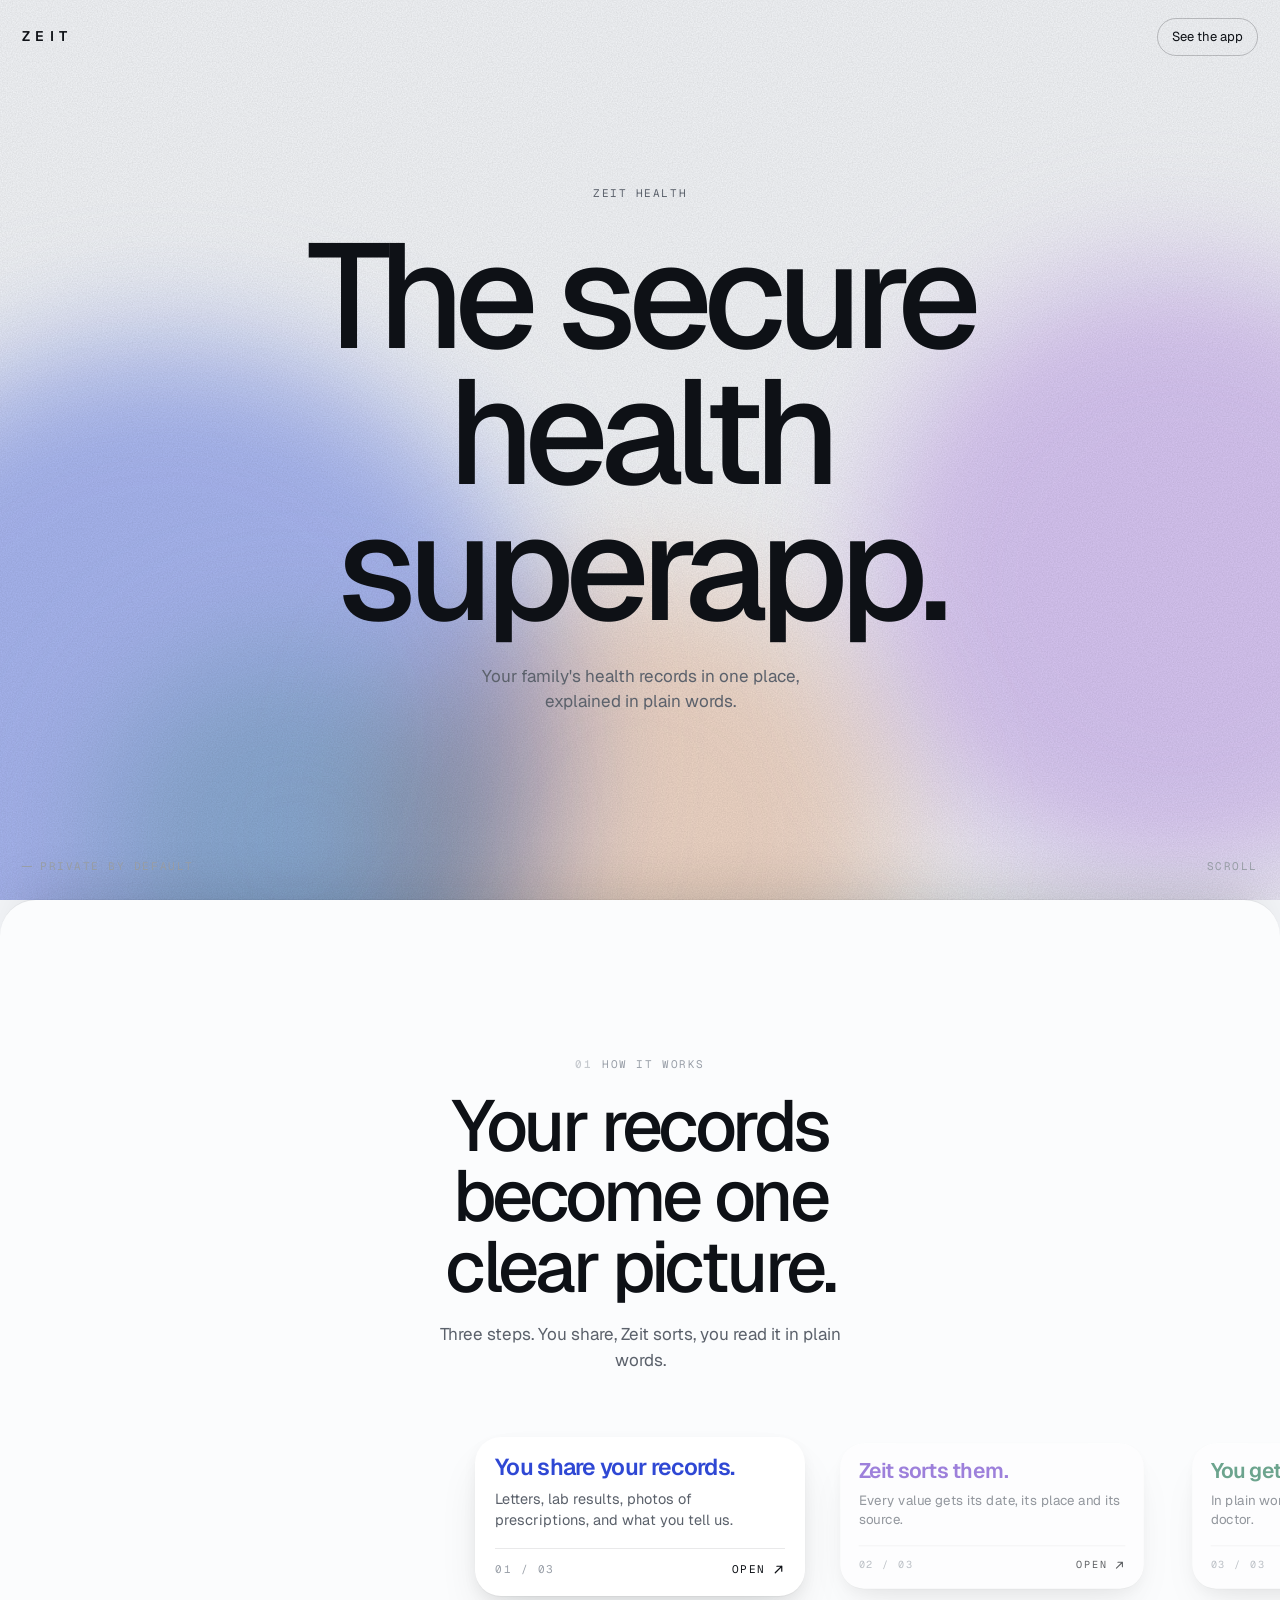
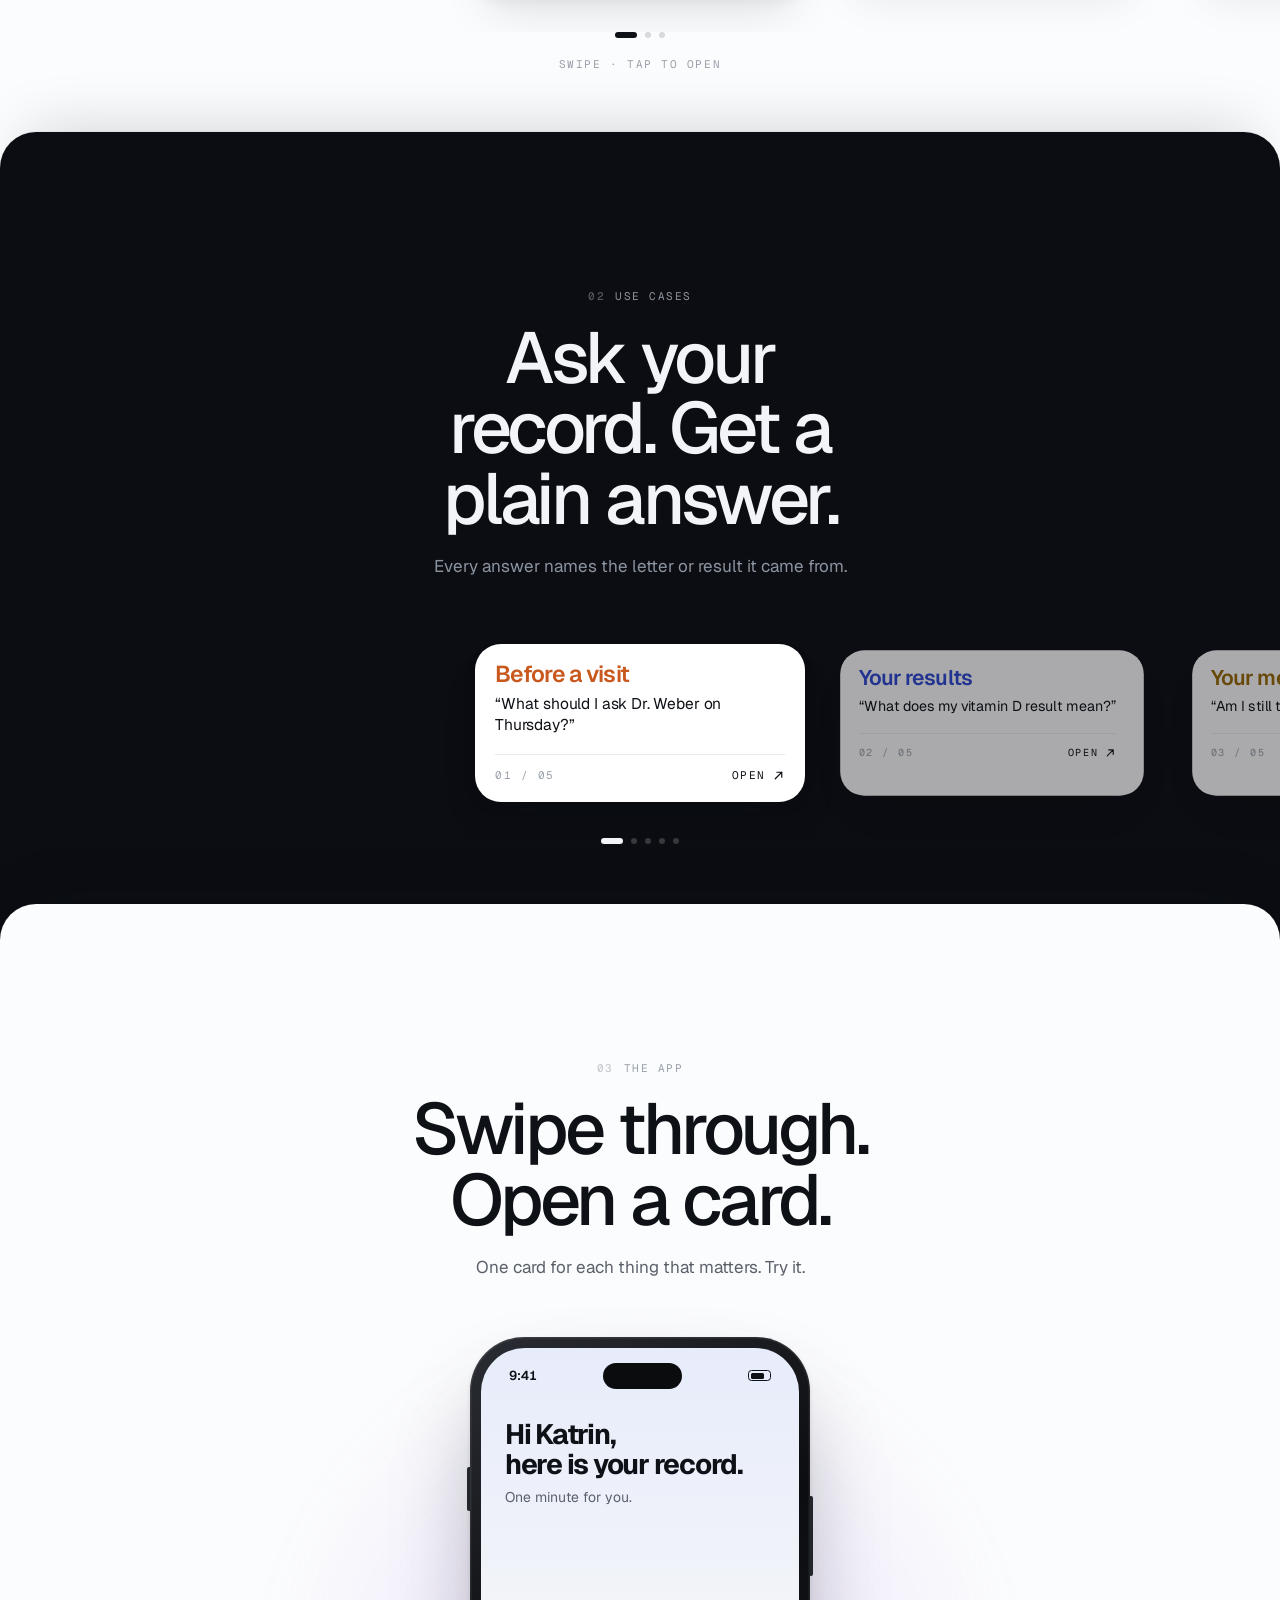
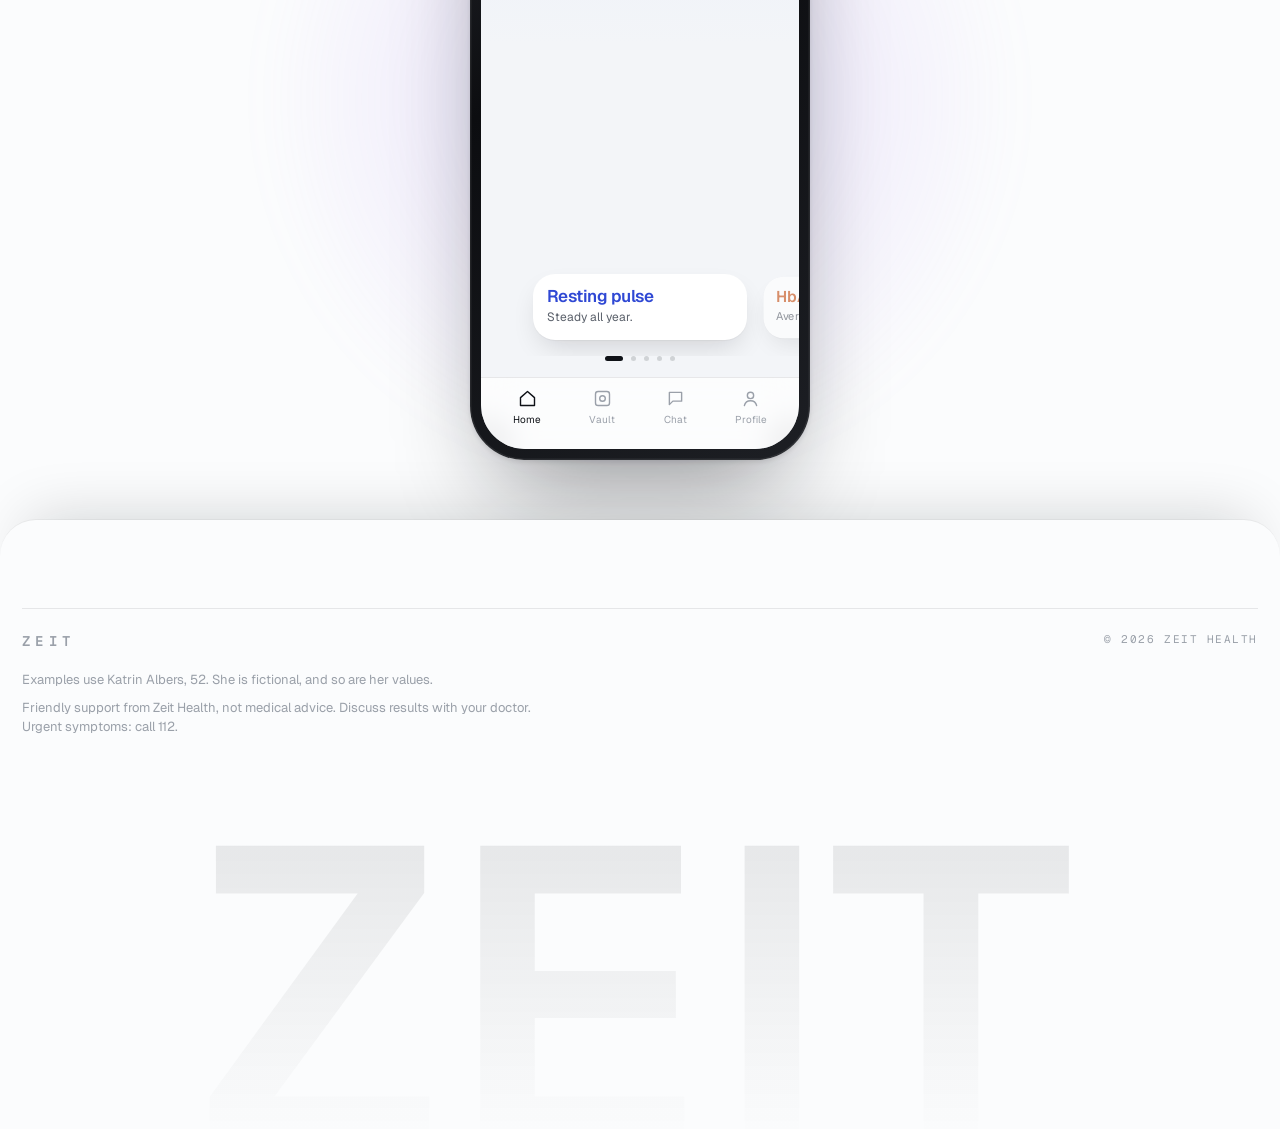
==== commit 835e2d7a: "Website B: studio photos on the cards and the hero Nine photos in Minh's reference style: cream bouc" ====
--- a/v10/index.html
+++ b/v10/index.html
@@ -164,7 +164,7 @@
 }
 .card:hover { box-shadow: var(--e2); }
 .card:active { transform: scale(calc(var(--s) * .97)); }
-.img {
+.img { display: block;
   position: relative; aspect-ratio: 1 / 1.02; overflow: hidden; color: #fff; isolation: isolate;
   background:
     radial-gradient(120% 90% at var(--x, 20%) var(--y, 10%), var(--l) 0%, transparent 55%),
@@ -180,9 +180,22 @@
 @keyframes light { to { transform: translate(calc(var(--lx, -20%) * -1), calc(var(--ly, -10%) * -1 + 10%)); } }
 .img::after { content: ""; position: absolute; inset: 0; background: var(--grain-light); opacity: .16; mix-blend-mode: overlay; pointer-events: none; }
 .img .tag {
-  position: absolute; left: 18px; right: 18px; top: 16px;
+  position: absolute; z-index: 2; left: 18px; right: 18px; top: 16px;
   display: flex; justify-content: space-between; opacity: .92;
 }
+/* a photo sits over the gradient; if it cannot load, the gradient card still stands */
+.img .photo { position: absolute; inset: 0; width: 100%; height: 100%; object-fit: cover; }
+.img.has-photo .tag { z-index: 1; color: var(--ink); opacity: 1; }
+.img.has-photo .tag span { padding: 5px 8px; border-radius: 6px; background: rgba(255,255,255,.72); -webkit-backdrop-filter: blur(8px); backdrop-filter: blur(8px); }
+.img.has-photo::after { opacity: .08; }
+.card .img .photo { transition: transform 1.2s var(--ease); }
+.card:hover .img .photo { transform: scale(1.04); }
+.body .ask { color: var(--ink); font-size: 15.5px; line-height: 1.35; letter-spacing: -.01em; }
+.hero-photo { position: absolute; inset: 0; width: 100%; height: 100%; object-fit: cover; object-position: 50% 100%; }
+.hero.has-photo .glow { opacity: .35; }
+.hero.has-photo { place-items: start center; }
+.hero.has-photo .hero-in { margin-top: clamp(96px, 17vh, 180px); }
+.hero.has-photo::after { opacity: .1; }
 .img .art { position: absolute; left: 18px; right: 18px; bottom: 18px; }
 .img .art svg { display: block; width: 100%; height: auto; overflow: visible; }
 .img .quote {
@@ -316,6 +329,7 @@
 <!-- 1 · HERO: short words over the screen, nothing else. Pinned, so it is there again on the way up. -->
 <section class="hero gutter" id="hero" aria-label="Zeit Health">
   <div class="glow" aria-hidden="true"><i></i><i></i><i></i><i></i></div>
+  <img class="hero-photo" id="hero-photo" alt="" aria-hidden="true" fetchpriority="high">
   <div class="hero-in" id="hero-in">
     <p class="kicker mono">Zeit Health</p>
     <h1><span>The secure</span> <span>health</span> <span>superapp.</span></h1>
@@ -417,6 +431,21 @@
     pill: `<svg viewBox="0 0 100 34"><g transform="rotate(-24 70 17)"><rect x="44" y="8" width="52" height="20" rx="10" fill="rgba(255,255,255,.2)" stroke="#fff" stroke-width="1.3"/><path d="M70 8v20" stroke="#fff" stroke-width="1.3"/><rect x="70" y="8.6" width="25.4" height="18.8" rx="9.4" fill="#fff" opacity=".9"/></g></svg>`,
   }
 
+  // ---- Photos (Higgsfield, 16 Oct 2026). Before launch, download them into img/ and point PHOTO_BASE there. ----
+  const PHOTO_BASE = 'https://d8j0ntlcm91z4.cloudfront.net/user_3E20bokjy0pzJry4ZiHM9CTLOQt/'
+  const PHOTOS = {
+    hero: 'hf_20261016_180835_097265e9-fc49-4d72-82cb-431742889cd5.png',
+    share: 'hf_20261016_180904_9e1e3f14-189e-45cd-a1e0-0b71af9245c2.png',
+    sort: 'hf_20261016_180833_631d9bb8-9ae4-4a24-b260-4c215c646f3b.png',
+    picture: 'hf_20261016_180833_c0c6f33a-b495-40e5-b3b8-f068990ffa58.png',
+    visit: 'hf_20261016_180834_379b515c-ab0c-4700-a17d-d8773156e250.png',
+    results: 'hf_20261016_180835_4c716191-79ba-4c9c-a227-b1efe193dee0.png',
+    meds: 'hf_20261016_180834_ff744a2d-2c4f-4e17-ac89-8611a5875e50.png',
+    sleep: 'hf_20261016_180835_c747f7e2-139c-420d-b84c-af409057dc86.png',
+    family: 'hf_20261016_180834_9c83e121-f06f-4317-a4ed-47f5f85fbec3.png',
+  }
+  const photoURL = (k) => PHOTOS[k] ? PHOTO_BASE + PHOTOS[k] : ''
+
   // ---- Content. Edit the words here; the cards are built from it. ----
   const SETS = {
     how: [
@@ -431,15 +460,15 @@
         rows: [['What matters now', 'your main concern'], ['What the numbers say', 'with their ranges'], ['What to ask next', 'for your next visit']] },
     ],
     uses: [
-      { hue: 'orange', k: 'Before a visit', n: '01', h: 'Before a visit', p: 'Know what to ask your doctor.',
+      { hue: 'orange', k: 'Before a visit', n: '01', photo: 'visit', h: 'Before a visit', p: 'Know what to ask your doctor.',
         q: 'What should I ask Dr. Weber on Thursday?', a: 'Ask about your HbA1c. It went from 5.2 to 5.4 % since 2021. Take your medicine list with you.', src: 'Lab letter · Mar 2023' },
-      { hue: 'blue', k: 'Your results', n: '02', h: 'Your results', p: 'Hear what a test means, in plain words.',
+      { hue: 'blue', k: 'Your results', n: '02', photo: 'results', h: 'Your results', p: 'Hear what a test means, in plain words.',
         q: 'What does my vitamin D result mean?', a: '32 ng/mL is inside the usual 30 to 100 range. It was 18 in 2021.', src: 'Blood test · Feb 2025' },
-      { hue: 'yellow', k: 'Your medicines', n: '03', h: 'Your medicines', p: 'Check what you take, and when.',
+      { hue: 'yellow', k: 'Your medicines', n: '03', photo: 'meds', h: 'Your medicines', p: 'Check what you take, and when.',
         q: 'Am I still taking folic acid?', a: 'No. You took 400 µg with breakfast from 2021 and paused it in June 2022.', src: 'Medication plan · 2022' },
-      { hue: 'purple', k: 'Your sleep', n: '04', h: 'Your sleep', p: 'See how you really slept this month.',
+      { hue: 'purple', k: 'Your sleep', n: '04', photo: 'sleep', h: 'Your sleep', p: 'See how you really slept this month.',
         q: 'How did I sleep this month?', a: 'About 6 h 58 min a night. Your best week was 7 h 22.', src: 'Ring sensor · 30 days' },
-      { hue: 'pink', k: 'Your family', n: '05', h: 'Your family', p: 'Keep a parent\'s records next to your own.',
+      { hue: 'pink', k: 'Your family', n: '05', photo: 'family', h: 'Your family', p: 'Keep a parent\'s records next to your own.',
         q: 'When is Mum\'s next eye check?', a: 'In November. Her last one was November 2025, and the letter advises once a year.', src: 'Clinic letter · Nov 2025' },
     ],
     app: [
@@ -459,15 +488,19 @@
   const esc = (s) => String(s).replace(/[&<>"]/g, (c) => ({ '&': '&amp;', '<': '&lt;', '>': '&gt;', '"': '&quot;' }[c]))
   const LIGHT = [['18%', '8%', '-20%', '-12%'], ['70%', '14%', '18%', '-16%'], ['30%', '0%', '-12%', '10%'], ['82%', '24%', '14%', '6%'], ['46%', '6%', '-6%', '-18%']]
 
-  function imgHTML(c, i, inSheet) {
+  // the card's photo key: the step's drawing name, or the use case's own key
+  const photoKey = (c) => c.photo || c.art
+  function imgHTML(c, i) {
     const [x, y, lx, ly] = LIGHT[i % LIGHT.length]
     let inner = ''
-    if (c.q) inner = `<span class="quote">${esc(c.q)}</span>`
-    else if (c.big) {
+    if (c.big) {
       const sp = Array.isArray(c.spark) ? ART.bars(c.spark) : ART[c.spark] || ''
       inner = `<span class="val">${esc(c.big)}${c.unit ? `<small>${esc(c.unit)}</small>` : ''}</span><span class="spark">${sp}</span>`
     } else if (c.art) inner = `<span class="art">${ART[c.art]}</span>`
-    return `<span class="img" style="--x:${x};--y:${y};--lx:${lx};--ly:${ly}"><span class="tag mono"><span>${esc(c.k)}</span><span>${esc(c.n)}</span></span>${inner}</span>`
+    // the photo lies on top of the drawn card; if it cannot load it removes itself and the drawing shows
+    const src = photoURL(photoKey(c))
+    const photo = src ? `<img class="photo" src="${src}" alt="" loading="lazy" decoding="async" onerror="this.parentNode.classList.remove('has-photo');this.remove()">` : ''
+    return `<span class="img${src ? ' has-photo' : ''}" style="--x:${x};--y:${y};--lx:${lx};--ly:${ly}">${inner}${photo}<span class="tag mono"><span>${esc(c.k)}</span><span>${esc(c.n)}</span></span></span>`
   }
 
   const arrow = '<svg viewBox="0 0 16 16" fill="none" stroke="currentColor" stroke-width="1.5" stroke-linecap="round" stroke-linejoin="round"><path d="M4 12L12 4M6 4h6v6"/></svg>'
@@ -477,7 +510,7 @@
     rail.innerHTML = list.map((c, i) =>
       `<button class="card ${c.hue}" type="button" data-i="${i}" aria-label="${esc(c.h)}. Open card">` +
         imgHTML(c, i) +
-        `<span class="body"><h3>${esc(c.h)}</h3><p>${esc(c.p)}</p>` +
+        `<span class="body"><h3>${esc(c.h)}</h3>${c.q ? `<p class="ask">“${esc(c.q)}”</p>` : `<p>${esc(c.p)}</p>`}` +
         `<span class="foot mono"><span>${String(i + 1).padStart(2, '0')} / ${String(list.length).padStart(2, '0')}</span><span class="open">Open ${arrow}</span></span></span>` +
       `</button>`).join('')
 
@@ -523,7 +556,7 @@
     const qa = c.q ? `<div class="qa"><span class="you">${esc(c.q)}</span><span class="zeit">${esc(c.a)}</span><span class="src mono">From your record · ${esc(c.src)}</span></div>` : ''
     const rows = c.rows ? `<ul class="rows">${c.rows.map(([a, b]) => `<li><span>${esc(a)}</span><span>${esc(b)}</span></li>`).join('')}</ul>` : ''
     sheet.className = `sheet ${c.hue}`
-    sheet.innerHTML = `<span class="grab" aria-hidden="true"></span>` + imgHTML(c, i).replace('class="img"', 'class="img" style="display:block"') +
+    sheet.innerHTML = `<span class="grab" aria-hidden="true"></span>` + imgHTML(c, i) +
       `<button class="x" type="button" aria-label="Close card"><svg viewBox="0 0 24 24" width="15" height="15" fill="none" stroke="currentColor" stroke-width="2" stroke-linecap="round"><path d="M6 6l12 12M18 6L6 18"/></svg></button>` +
       `<div class="body"><h3 id="sheet-h">${esc(c.h)}</h3><p>${esc(c.more || c.p)}</p>${qa}${rows}<p class="note">Example with fictional values. Not medical advice.</p></div>`
     sheet.hidden = scrim.hidden = false
@@ -543,6 +576,9 @@
   document.addEventListener('keydown', (e) => { if (e.key === 'Escape') close() })
 
   // ---- scroll: the hero eases back as the page covers it; the top bar follows the section under it ----
+  const hp = document.getElementById('hero-photo')
+  if (PHOTOS.hero) { hp.onerror = () => { hp.remove(); document.getElementById('hero').classList.remove('has-photo') }; hp.src = photoURL('hero'); document.getElementById('hero').classList.add('has-photo') } else hp.remove()
+
   const top = document.getElementById('top'), heroIn = document.getElementById('hero-in'), night = document.getElementById('uses')
   const onScroll = () => {
     const h = innerHeight, p = Math.min(1, scrollY / h)
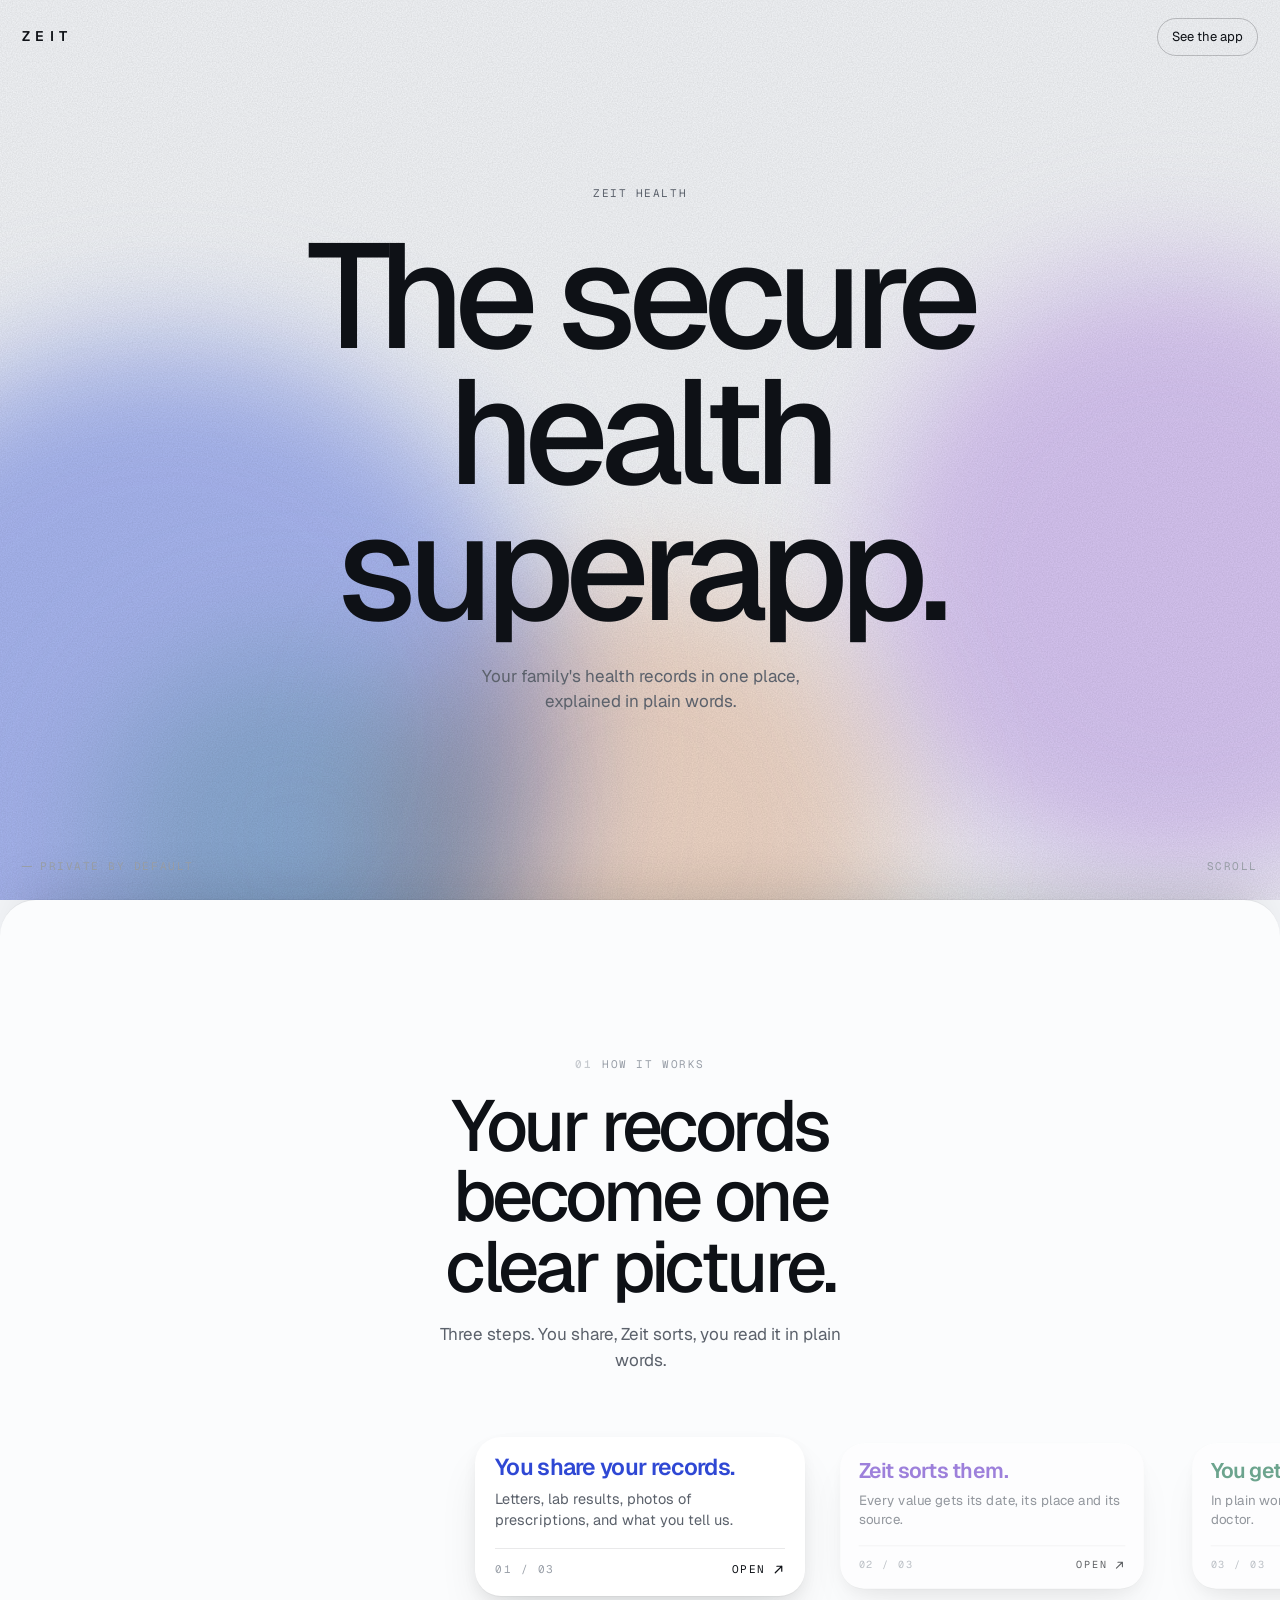
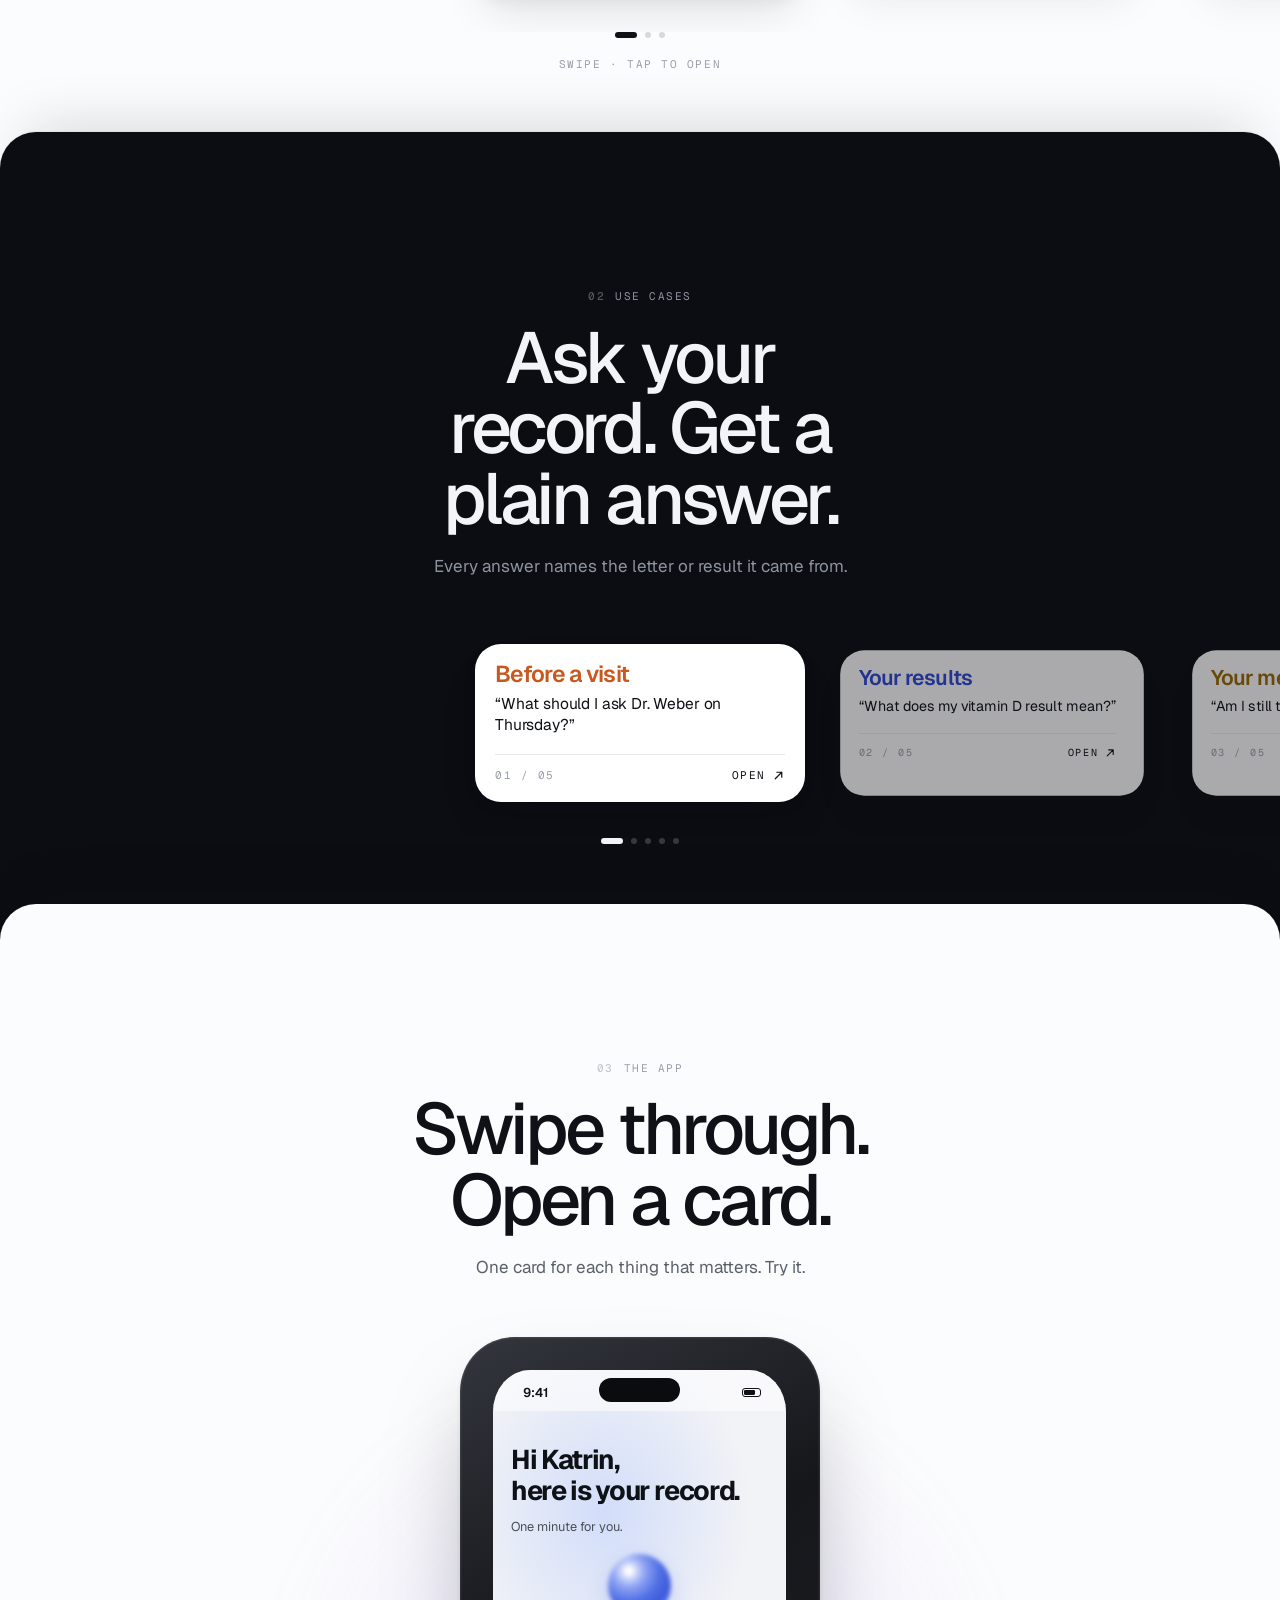
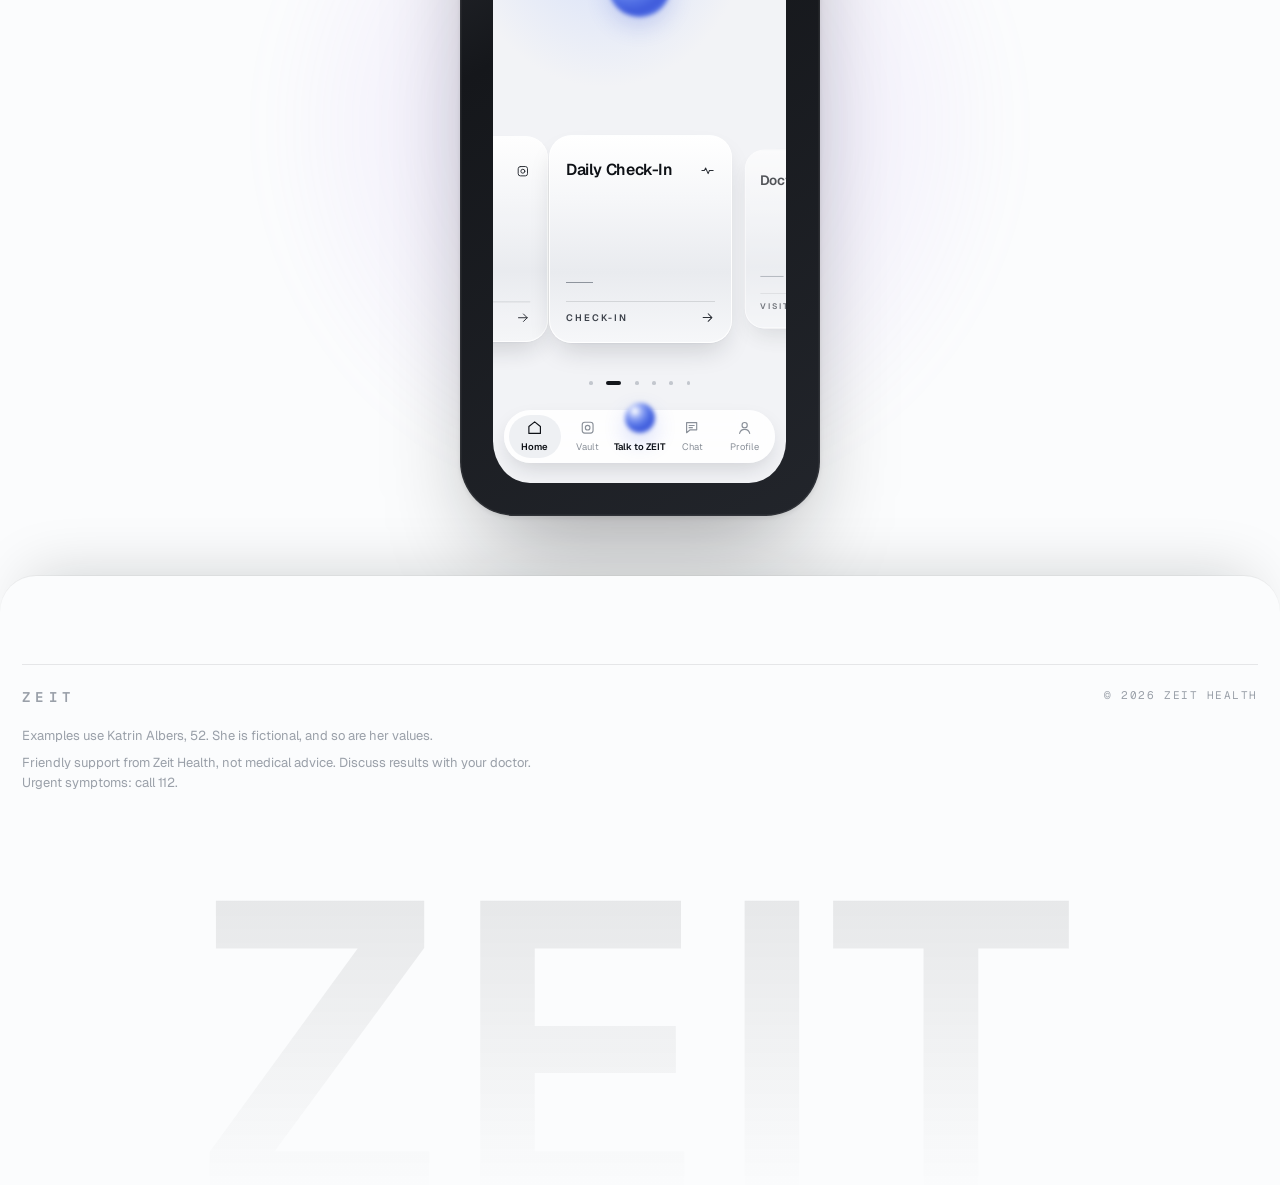
==== commit 9bcd44bf: "Website B: the phone shows the app's real Home screen Greeting, the blue orb, white Home cards (titl" ====
--- a/v10/index.html
+++ b/v10/index.html
@@ -190,6 +190,12 @@
 .img.has-photo::after { opacity: .08; }
 .card .img .photo { transition: transform 1.2s var(--ease); }
 .card:hover .img .photo { transform: scale(1.04); }
+/* the voice card: the app's haze and its orb */
+.sheet:has(.img.voice) .x { background: rgba(14,17,22,.08); color: var(--ink); }
+.sheet:has(.img.voice) .grab { background: rgba(14,17,22,.2); }
+.img.voice { background: radial-gradient(80% 70% at 40% 30%, #dfe6fb, #f2f3f6 75%); color: var(--ink); }
+.img.voice::before { display: none; }
+.img .big-orb { --u: 1px; position: absolute; left: 50%; top: 54%; width: 104px; height: 104px; margin: -52px 0 0 -52px; }
 .body .ask { color: var(--ink); font-size: 15.5px; line-height: 1.35; letter-spacing: -.01em; }
 .hero-photo { position: absolute; inset: 0; width: 100%; height: 100%; object-fit: cover; object-position: 50% 100%; }
 .hero.has-photo .glow { opacity: .35; }
@@ -218,50 +224,102 @@
 .body .foot .open { display: inline-flex; align-items: center; gap: 6px; color: var(--ink); }
 .body .foot svg { width: 13px; height: 13px; }
 
-/* ---- 4 · the app: the same cards, in a phone ---- */
+/* ---- 4 · the app: a copy of the app's Home screen, laid out at the app's own 390 pt and
+   scaled to the phone by container units (1 --u = 1 pt) ---- */
 .stage { position: relative; margin-top: 56px; display: grid; place-items: center; }
 .stage::before {
   content: ""; position: absolute; width: min(120vw, 760px); aspect-ratio: 1; left: 50%; top: 50%; transform: translate(-50%, -50%);
-  background: radial-gradient(closest-side, rgba(95,127,238,.22), rgba(169,131,238,.12) 50%, transparent);
+  background: radial-gradient(closest-side, rgba(95,127,238,.2), rgba(169,131,238,.1) 50%, transparent);
   filter: blur(20px); pointer-events: none;
 }
 .phone {
-  position: relative; width: min(82vw, 340px); aspect-ratio: 390 / 830;
-  border-radius: 54px; padding: 11px;
-  background: linear-gradient(145deg, #2a2d33, #0c0d10 40%, #1d1f24);
-  box-shadow: inset 0 0 0 1.5px rgba(255,255,255,.08), 0 2px 4px rgba(12,14,18,.1), 0 50px 100px -30px rgba(12,14,18,.45);
-}
-.phone::before, .phone::after { content: ""; position: absolute; right: -3px; width: 3px; border-radius: 0 2px 2px 0; background: #22252b; }
-.phone::before { top: 22%; height: 11%; }
-.phone::after { left: -3px; right: auto; border-radius: 2px 0 0 2px; top: 18%; height: 6%; }
+  position: relative; width: min(84vw, 360px); aspect-ratio: 390 / 844;
+  border-radius: 15% / 7%; padding: 2.6%;
+  background: linear-gradient(150deg, #33363d, #15171b 35%, #22252b);
+  box-shadow: inset 0 0 0 1.5px rgba(255,255,255,.07), 0 2px 4px rgba(12,14,18,.08), 0 50px 100px -30px rgba(12,14,18,.4);
+}
 .screen {
-  position: relative; height: 100%; border-radius: 44px; overflow: hidden;
-  background: linear-gradient(180deg, #e7ecfb 0%, #f3f5f8 42%);
-  display: flex; flex-direction: column;
-}
-.status { display: flex; justify-content: space-between; align-items: center; padding: 15px 28px 0; font-size: 13px; font-weight: 600; font-variant-numeric: tabular-nums; }
-.island { width: 30%; height: 26px; border-radius: 16px; background: #0b0c0e; }
-.bat { width: 23px; height: 11px; border-radius: 3.5px; border: 1.4px solid var(--ink); position: relative; }
-.bat::after { content: ""; position: absolute; inset: 1.5px 6px 1.5px 1.5px; border-radius: 1.5px; background: var(--ink); }
-.greet { padding: 30px 24px 0; }
-.greet h3 { margin: 0; font-size: 28px; font-weight: 700; line-height: 1.08; letter-spacing: -.045em; }
-.greet p { margin: 8px 0 0; color: var(--ink-2); font-size: 14px; }
-.phone .rail { --cw: min(54vw, 214px); margin-block: auto 0; gap: 8px; padding-block: 10px 16px; }
-.phone .card { border-radius: 22px; box-shadow: 0 1px 1px rgba(12,14,18,.04), 0 12px 28px -8px rgba(12,14,18,.16); }
-.phone .img .val { font-size: 38px; left: 14px; bottom: 12px; }
-.phone .img .tag { left: 14px; right: 14px; top: 12px; font-size: 9.5px; }
-.phone .img .spark { right: 12px; bottom: 16px; }
-.phone .body { padding: 13px 14px 14px; }
-.phone .body h3 { font-size: 17px; }
-.phone .body p { font-size: 12px; margin-top: 4px; }
-.phone .body .foot { display: none; }
-.phone .dots { margin-bottom: 16px; }
-.phone .dots i { height: 5px; width: 5px; }
-.phone .dots i.on { width: 18px; }
-.nav { display: flex; justify-content: space-around; padding: 10px 8px 22px; background: rgba(255,255,255,.75); -webkit-backdrop-filter: blur(16px); backdrop-filter: blur(16px); border-top: 1px solid var(--hairline); font-size: 10px; color: var(--ink-3); }
-.nav span { display: flex; flex-direction: column; align-items: center; gap: 3px; }
-.nav span.on { color: var(--ink); }
-.nav svg { width: 21px; height: 21px; fill: none; stroke: currentColor; stroke-width: 1.6; stroke-linejoin: round; stroke-linecap: round; }
+  position: relative; height: 100%; overflow: hidden; container-type: inline-size;
+  border-radius: 12.6% / 5.9%; background: #f2f3f6;
+}
+.app { position: absolute; inset: 0; --u: calc(100cqw / 390); font-size: calc(16 * var(--u)); }
+.app::before {   /* the soft blue haze behind the greeting */
+  content: ""; position: absolute; inset: 0;
+  background: radial-gradient(70% 34% at 38% 20%, rgba(204,217,250,.85), transparent 72%);
+}
+.a-status {
+  position: absolute; left: 0; right: 0; top: 0; height: calc(54 * var(--u));
+  display: flex; align-items: center; justify-content: space-between; padding: calc(6 * var(--u)) calc(34 * var(--u)) 0 calc(40 * var(--u));
+  font-size: calc(17 * var(--u)); font-weight: 600; letter-spacing: -.01em; background: rgba(255,255,255,.55);
+}
+.a-island { position: absolute; left: 50%; top: calc(11 * var(--u)); width: calc(108 * var(--u)); height: calc(31 * var(--u)); margin-left: calc(-54 * var(--u)); border-radius: calc(16 * var(--u)); background: #0b0c0e; }
+.a-bat { width: calc(25 * var(--u)); height: calc(12 * var(--u)); border-radius: calc(4 * var(--u)); border: calc(1.6 * var(--u)) solid var(--ink); position: relative; }
+.a-bat::after { content: ""; position: absolute; inset: calc(1.6 * var(--u)) calc(6 * var(--u)) calc(1.6 * var(--u)) calc(1.6 * var(--u)); border-radius: calc(1.5 * var(--u)); background: var(--ink); }
+.a-hi {
+  position: absolute; left: calc(24 * var(--u)); top: calc(100 * var(--u)); margin: 0;
+  font-size: calc(36 * var(--u)); font-weight: 700; line-height: 1.13; letter-spacing: -.05em;
+}
+.a-sub { position: absolute; left: calc(24 * var(--u)); top: calc(196 * var(--u)); margin: 0; font-size: calc(17 * var(--u)); color: #4a4f58; }
+
+/* the orb: the app's blue voice, breathing */
+.orb {
+  border-radius: 50%;
+  background: radial-gradient(circle at 33% 27%, #ffffff 0 5%, #d3dcfb 11%, #8ea3f3 26%, #5372e6 48%, #3f5bdb 66%, #4f6de4 82%, #7f96f0 100%);
+  filter: blur(calc(2.6 * var(--u)));
+  box-shadow: 0 calc(12 * var(--u)) calc(30 * var(--u)) rgba(63,91,219,.22);
+  animation: orb 5.5s ease-in-out infinite alternate;
+}
+@keyframes orb { 50% { transform: translateY(calc(-3 * var(--u))) scale(1.04); } 100% { transform: translateY(calc(2 * var(--u))) scale(.98); } }
+.a-orb {
+  position: absolute; left: 50%; top: calc(244 * var(--u)); width: calc(84 * var(--u)); height: calc(84 * var(--u)); margin-left: calc(-42 * var(--u));
+  cursor: pointer;
+}
+.a-orb:active { transform: scale(.94); }
+
+/* the Home rail */
+.phone .rail {
+  --cw: calc(244 * var(--u));
+  position: absolute; left: 0; right: 0; bottom: calc(140 * var(--u)); margin: 0;
+  height: calc(340 * var(--u)); padding-block: calc(14 * var(--u)) calc(42 * var(--u)); gap: 0; align-items: center;
+}
+.acard {
+  position: relative; display: block; flex: none; width: var(--cw); height: calc(276 * var(--u));
+  border-radius: calc(30 * var(--u)); aspect-ratio: auto;
+  background: linear-gradient(180deg, #ffffff 0%, #f6f7f9 30%, #e9ebef 66%, #f6f7f9 100%);
+  border: 1px solid rgba(255,255,255,.95);
+  box-shadow: 0 calc(1 * var(--u)) calc(2 * var(--u)) rgba(20,25,40,.04), 0 calc(18 * var(--u)) calc(36 * var(--u)) calc(-10 * var(--u)) rgba(20,25,40,.18);
+}
+.acard:hover { box-shadow: 0 calc(1 * var(--u)) calc(2 * var(--u)) rgba(20,25,40,.05), 0 calc(22 * var(--u)) calc(40 * var(--u)) calc(-10 * var(--u)) rgba(20,25,40,.24); }
+.a-top { position: absolute; left: calc(22 * var(--u)); right: calc(22 * var(--u)); top: calc(30 * var(--u)); display: flex; justify-content: space-between; align-items: center; }
+.a-title { font-size: calc(21 * var(--u)); font-weight: 600; letter-spacing: -.025em; color: var(--ink); }
+.a-top svg, .a-foot svg { width: calc(20 * var(--u)); height: calc(20 * var(--u)); fill: none; stroke: currentColor; stroke-width: 1.6; stroke-linecap: round; stroke-linejoin: round; color: #2b2f36; }
+.a-dash { position: absolute; left: calc(22 * var(--u)); top: calc(194 * var(--u)); width: calc(36 * var(--u)); height: calc(1.6 * var(--u)); background: #8e949d; }
+.a-line { position: absolute; left: calc(22 * var(--u)); right: calc(22 * var(--u)); top: calc(220 * var(--u)); height: 1px; background: rgba(14,17,22,.12); }
+.a-foot {
+  position: absolute; left: calc(22 * var(--u)); right: calc(22 * var(--u)); top: calc(232 * var(--u));
+  display: flex; justify-content: space-between; align-items: center;
+  font-size: calc(12.5 * var(--u)); font-weight: 600; letter-spacing: .2em; text-transform: uppercase; color: #3d424b;
+}
+.phone .dots { position: absolute; left: 0; right: 0; bottom: calc(130 * var(--u)); gap: calc(18 * var(--u)); align-items: center; }
+.phone .dots i { width: calc(5 * var(--u)); height: calc(5 * var(--u)); border-radius: 50%; background: #c3c7ce; }
+.phone .dots i.on { width: calc(20 * var(--u)); height: calc(5 * var(--u)); border-radius: calc(3 * var(--u)); background: #14171c; }
+
+/* the floating tab bar, with Talk to ZEIT in the middle */
+.a-nav {
+  position: absolute; left: calc(15 * var(--u)); right: calc(15 * var(--u)); bottom: calc(26 * var(--u)); height: calc(70 * var(--u));
+  display: grid; grid-template-columns: repeat(5, 1fr); align-items: center; padding: 0 calc(6 * var(--u));
+  border-radius: calc(35 * var(--u)); background: rgba(255,255,255,.9);
+  -webkit-backdrop-filter: blur(16px); backdrop-filter: blur(16px);
+  box-shadow: 0 calc(12 * var(--u)) calc(30 * var(--u)) calc(-8 * var(--u)) rgba(20,25,40,.18);
+}
+.a-nav span {
+  position: relative; display: flex; flex-direction: column; align-items: center; justify-content: center; gap: calc(4 * var(--u));
+  height: calc(58 * var(--u)); font-size: calc(12.5 * var(--u)); color: #8a9099; white-space: nowrap;
+}
+.a-nav svg { width: calc(23 * var(--u)); height: calc(23 * var(--u)); fill: none; stroke: currentColor; stroke-width: 1.6; stroke-linejoin: round; stroke-linecap: round; }
+.a-nav .on { background: #eef0f3; border-radius: calc(30 * var(--u)); color: var(--ink); font-weight: 600; }
+.a-nav .talk { color: var(--ink); font-weight: 600; padding-top: calc(27 * var(--u)); cursor: pointer; }
+.a-nav .talk .orb { position: absolute; left: 50%; top: calc(-16 * var(--u)); width: calc(40 * var(--u)); height: calc(40 * var(--u)); margin-left: calc(-20 * var(--u)); animation-duration: 4.5s; }
 
 /* ---- footer ---- */
 footer { padding-block: 88px 0; background: var(--paper); overflow: hidden; }
@@ -314,7 +372,7 @@
   .rail { gap: 22px; }
 }
 @media (prefers-reduced-motion: reduce) {
-  .glow i, .img::before, .hero h1 span, .hero .sub { animation: none; }
+  .glow i, .img::before, .hero h1 span, .hero .sub, .orb { animation: none; }
   .card, .sheet, .scrim { transition: none; }
 }
 </style>
@@ -372,19 +430,21 @@
     <div class="stage">
       <div class="phone">
         <div class="screen">
-          <div class="status" aria-hidden="true"><span>9:41</span><span class="island"></span><span class="bat"></span></div>
-          <div class="greet">
-            <h3>Hi Katrin,<br>here is your record.</h3>
-            <p>One minute for you.</p>
+          <div class="app">
+            <div class="a-status" aria-hidden="true"><span>9:41</span><span class="a-island"></span><span class="a-bat"></span></div>
+            <h3 class="a-hi">Hi Katrin,<br>here is your record.</h3>
+            <p class="a-sub">One minute for you.</p>
+            <button class="a-orb orb" type="button" id="a-orb" aria-label="Talk to Zeit"></button>
+            <div class="rail" data-set="app" aria-label="Katrin's cards in the app"></div>
+            <div class="dots" aria-hidden="true"></div>
+            <nav class="a-nav" aria-label="App tabs">
+              <span class="on"><svg viewBox="0 0 24 24"><path d="M4 10.5L12 4l8 6.5V20H4z"/></svg>Home</span>
+              <span><svg viewBox="0 0 24 24"><rect x="4.5" y="4.5" width="15" height="15" rx="3.5"/><circle cx="12" cy="12" r="3.2"/></svg>Vault</span>
+              <span class="talk" id="a-talk" role="button" tabindex="0"><i class="orb" aria-hidden="true"></i>Talk to ZEIT</span>
+              <span><svg viewBox="0 0 24 24"><path d="M5 5h14v10H10l-5 4z"/><path d="M8.5 9h7M8.5 12h4.5"/></svg>Chat</span>
+              <span><svg viewBox="0 0 24 24"><circle cx="12" cy="8.5" r="3.6"/><path d="M5 20c1-4 4-5.5 7-5.5s6 1.5 7 5.5"/></svg>Profile</span>
+            </nav>
           </div>
-          <div class="rail" data-set="app" aria-label="Katrin's cards in the app"></div>
-          <div class="dots" aria-hidden="true"></div>
-          <nav class="nav" aria-hidden="true">
-            <span class="on"><svg viewBox="0 0 24 24"><path d="M4 11l8-7 8 7v9H4z"/></svg>Home</span>
-            <span><svg viewBox="0 0 24 24"><rect x="4" y="4" width="16" height="16" rx="3"/><circle cx="12" cy="12" r="3.2"/></svg>Vault</span>
-            <span><svg viewBox="0 0 24 24"><path d="M5 5h14v10H9l-4 4z"/></svg>Chat</span>
-            <span><svg viewBox="0 0 24 24"><circle cx="12" cy="8.5" r="3.6"/><path d="M5 20c1-4 4-5.5 7-5.5s6 1.5 7 5.5"/></svg>Profile</span>
-          </nav>
         </div>
       </div>
     </div>
@@ -472,16 +532,18 @@
         q: 'When is Mum\'s next eye check?', a: 'In November. Her last one was November 2025, and the letter advises once a year.', src: 'Clinic letter · Nov 2025' },
     ],
     app: [
-      { hue: 'blue', k: 'Pulse', n: '2024', big: '61', unit: 'bpm', spark: 'pulse', h: 'Resting pulse', p: 'Steady all year.',
-        more: 'Your resting pulse has been steady all year.', rows: [['Average', '61 bpm'], ['Range', '57–66 bpm'], ['Source', 'Phone camera']] },
-      { hue: 'orange', k: 'Lab', n: '2023', big: '5.4', unit: '%', spark: 'rise', h: 'HbA1c', p: 'Average blood sugar.',
-        more: 'Your average blood sugar over about three months.', rows: [['Result', '5.4 %'], ['Range on the letter', 'below 5.7 %'], ['Last test', 'Mar 2023']] },
-      { hue: 'purple', k: 'Sleep', n: '30 days', big: '6h58', unit: '', spark: [16, 22, 19, 26, 21, 30, 24], h: 'Sleep', p: 'A night, on average.',
-        more: 'A little under seven hours on most nights.', rows: [['Average night', '6 h 58 min'], ['Best week', '7 h 22 min'], ['Source', 'Smart ring']] },
-      { hue: 'yellow', k: 'Rx', n: '2021', big: '400', unit: 'µg', spark: 'pill', h: 'Folic acid', p: 'Paused in June 2022.',
-        more: 'Taken daily with breakfast, paused in June 2022.', rows: [['Dose', '400 µg daily'], ['Started', '2021'], ['Status', 'paused 2022-06']] },
-      { hue: 'green', k: 'Lab', n: '2025', big: '32', unit: 'ng/mL', spark: [12, 15, 18, 22, 26, 31], h: 'Vitamin D', p: 'Up from 18 in 2021.',
-        more: 'Back inside the usual range over four years.', rows: [['Latest', '32 ng/mL'], ['Range on the letter', '30–100 ng/mL'], ['First result', '18 ng/mL · 2021']] },
+      { hue: 'blue', icon: 'vault', label: 'Upload', k: 'Vault', n: '14 files', big: '14', unit: 'files', h: 'Your Vault', p: 'Every letter and result.',
+        more: 'Every letter, result and photo you shared, kept as the original.', rows: [['Documents', '9'], ['Photos', '4'], ['What you told us', '1']] },
+      { hue: 'blue', icon: 'pulse', label: 'Check-in', k: 'Check-in', n: 'Today', big: '61', unit: 'bpm', spark: 'pulse', h: 'Daily Check-In', p: 'One minute for you.',
+        more: 'One minute: how you slept, how you feel, and anything new.', rows: [['Sleep last night', '6 h 41 min'], ['Resting pulse', '61 bpm'], ['Takes', 'about a minute']] },
+      { hue: 'orange', icon: 'visit', label: 'Visit', k: 'Visit', n: 'Thursday', big: '3', unit: 'questions', h: 'Doctor Visit', p: 'Ready for Thursday.',
+        more: 'Your visit with Dr. Weber on Thursday, with three questions ready to ask.', rows: [['When', 'Thursday, 10:30'], ['With', 'Dr. Weber'], ['Questions ready', '3']] },
+      { hue: 'green', icon: 'results', label: 'Results', k: 'Lab', n: '2025', big: '32', unit: 'ng/mL', spark: [12, 15, 18, 22, 26, 31], h: 'Your Results', p: 'Vitamin D, in range.',
+        more: 'Your vitamin D is back inside the usual range over four years.', rows: [['Latest', '32 ng/mL'], ['Range on the letter', '30–100 ng/mL'], ['First result', '18 ng/mL · 2021']] },
+      { hue: 'yellow', icon: 'meds', label: 'Medicines', k: 'Rx', n: '2021', big: '400', unit: 'µg', spark: 'pill', h: 'Medicines', p: 'What you take, and when.',
+        more: 'Folic acid, taken daily with breakfast, paused in June 2022.', rows: [['Dose', '400 µg daily'], ['Started', '2021'], ['Status', 'paused 2022-06']] },
+      { hue: 'purple', icon: 'sleep', label: 'Sleep', k: 'Sleep', n: '30 days', big: '6h58', unit: '', spark: [16, 22, 19, 26, 21, 30, 24], h: 'Sleep', p: 'A night, on average.',
+        more: 'A little under seven hours on most nights. Your best week was 7 h 22.', rows: [['Average night', '6 h 58 min'], ['Best week', '7 h 22 min'], ['Source', 'Smart ring']] },
     ],
   }
 
@@ -497,17 +559,34 @@
       const sp = Array.isArray(c.spark) ? ART.bars(c.spark) : ART[c.spark] || ''
       inner = `<span class="val">${esc(c.big)}${c.unit ? `<small>${esc(c.unit)}</small>` : ''}</span><span class="spark">${sp}</span>`
     } else if (c.art) inner = `<span class="art">${ART[c.art]}</span>`
+    else if (c.orb) inner = `<span class="big-orb orb"></span>`
     // the photo lies on top of the drawn card; if it cannot load it removes itself and the drawing shows
     const src = photoURL(photoKey(c))
     const photo = src ? `<img class="photo" src="${src}" alt="" loading="lazy" decoding="async" onerror="this.parentNode.classList.remove('has-photo');this.remove()">` : ''
-    return `<span class="img${src ? ' has-photo' : ''}" style="--x:${x};--y:${y};--lx:${lx};--ly:${ly}">${inner}${photo}<span class="tag mono"><span>${esc(c.k)}</span><span>${esc(c.n)}</span></span></span>`
-  }
+    return `<span class="img${src ? ' has-photo' : ''}${c.orb ? ' voice' : ''}" style="--x:${x};--y:${y};--lx:${lx};--ly:${ly}">${inner}${photo}<span class="tag mono"><span>${esc(c.k)}</span><span>${esc(c.n)}</span></span></span>`
+  }
+
+  const ICONS = {
+    vault: '<svg viewBox="0 0 24 24"><rect x="4.5" y="4.5" width="15" height="15" rx="3.5"/><circle cx="12" cy="12" r="3.2"/></svg>',
+    pulse: '<svg viewBox="0 0 24 24"><path d="M3 12h4l2-4 4 9 2-5h6"/></svg>',
+    visit: '<svg viewBox="0 0 24 24"><rect x="4" y="5.5" width="16" height="14" rx="3"/><path d="M4 10h16M9 3.5v4M15 3.5v4"/></svg>',
+    results: '<svg viewBox="0 0 24 24"><path d="M9 4v6l-4.5 8a1.5 1.5 0 001.3 2.2h12.4a1.5 1.5 0 001.3-2.2L15 10V4M8 4h8"/></svg>',
+    meds: '<svg viewBox="0 0 24 24"><rect x="3.5" y="8.5" width="17" height="7" rx="3.5" transform="rotate(-35 12 12)"/><path d="M9.8 8.9l4.4 6.2"/></svg>',
+    sleep: '<svg viewBox="0 0 24 24"><path d="M19 14.5A7.5 7.5 0 019.5 5a7.5 7.5 0 109.5 9.5z"/></svg>',
+  }
+  const toRight = '<svg viewBox="0 0 24 24"><path d="M5 12h14M13 6l6 6-6 6"/></svg>'
+  const appCardHTML = (c, i) =>
+    `<button class="card acard" type="button" data-i="${i}" aria-label="${esc(c.h)}. Open card">` +
+      `<span class="a-top"><span class="a-title">${esc(c.h)}</span>${ICONS[c.icon] || ''}</span>` +
+      `<span class="a-dash"></span><span class="a-line"></span>` +
+      `<span class="a-foot"><span>${esc(c.label)}</span>${toRight}</span></button>`
 
   const arrow = '<svg viewBox="0 0 16 16" fill="none" stroke="currentColor" stroke-width="1.5" stroke-linecap="round" stroke-linejoin="round"><path d="M4 12L12 4M6 4h6v6"/></svg>'
 
   document.querySelectorAll('.rail').forEach((rail) => {
     const list = SETS[rail.dataset.set]
-    rail.innerHTML = list.map((c, i) =>
+    const isApp = rail.dataset.set === 'app'
+    rail.innerHTML = isApp ? list.map(appCardHTML).join('') : list.map((c, i) =>
       `<button class="card ${c.hue}" type="button" data-i="${i}" aria-label="${esc(c.h)}. Open card">` +
         imgHTML(c, i) +
         `<span class="body"><h3>${esc(c.h)}</h3>${c.q ? `<p class="ask">“${esc(c.q)}”</p>` : `<p>${esc(c.p)}</p>`}` +
@@ -527,8 +606,8 @@
         const r = card.getBoundingClientRect()
         const d = Math.min(1, Math.abs(r.left + r.width / 2 - mid) / r.width)
         if (d < bestD) { bestD = d; best = j }
-        card.style.setProperty('--s', (1 - d * 0.08).toFixed(3))
-        card.style.setProperty('--o', (1 - d * 0.35).toFixed(3))
+        card.style.setProperty('--s', (1 - d * (isApp ? 0.14 : 0.08)).toFixed(3))
+        card.style.setProperty('--o', (1 - d * (isApp ? 0.3 : 0.35)).toFixed(3))
       })
       dotEls.forEach((el, j) => el.classList.toggle('on', j === best))
     }
@@ -536,6 +615,12 @@
     rail.addEventListener('scroll', () => { if (!queued) { queued = true; requestAnimationFrame(() => { queued = false; paint() }) } }, { passive: true })
     addEventListener('resize', paint)
     paint()
+    // the app opens on its second card, so a card waits on either side
+    if (isApp) requestAnimationFrame(() => {
+      const c1 = cards[1]
+      rail.scrollLeft = c1.offsetLeft - (rail.clientWidth - c1.offsetWidth) / 2
+      paint()
+    })
 
     // tap a card: off centre, it slides in; centred, it opens
     rail.addEventListener('click', (e) => {
@@ -571,6 +656,13 @@
     setTimeout(() => { sheet.hidden = scrim.hidden = true }, reduce ? 0 : 450)
     if (back) back.focus({ preventScroll: true })
   }
+  const TALK = { hue: 'blue', orb: true, k: 'Talk to ZEIT', n: 'Voice', h: 'Talk to ZEIT', more: 'Tap the orb and ask out loud. Zeit answers from your record and names where the answer came from.',
+    q: 'What should I ask Dr. Weber on Thursday?', a: 'Ask about your HbA1c. It went from 5.2 to 5.4 % since 2021. Take your medicine list with you.', src: 'Lab letter · Mar 2023' }
+  const talk = (e) => open(TALK, 0, e.currentTarget)
+  document.getElementById('a-orb').addEventListener('click', talk)
+  const tk = document.getElementById('a-talk')
+  tk.addEventListener('click', talk)
+  tk.addEventListener('keydown', (e) => { if (e.key === 'Enter' || e.key === ' ') { e.preventDefault(); talk(e) } })
   sheet.addEventListener('click', (e) => { if (e.target.closest('.x')) close() })
   scrim.addEventListener('click', close)
   document.addEventListener('keydown', (e) => { if (e.key === 'Escape') close() })
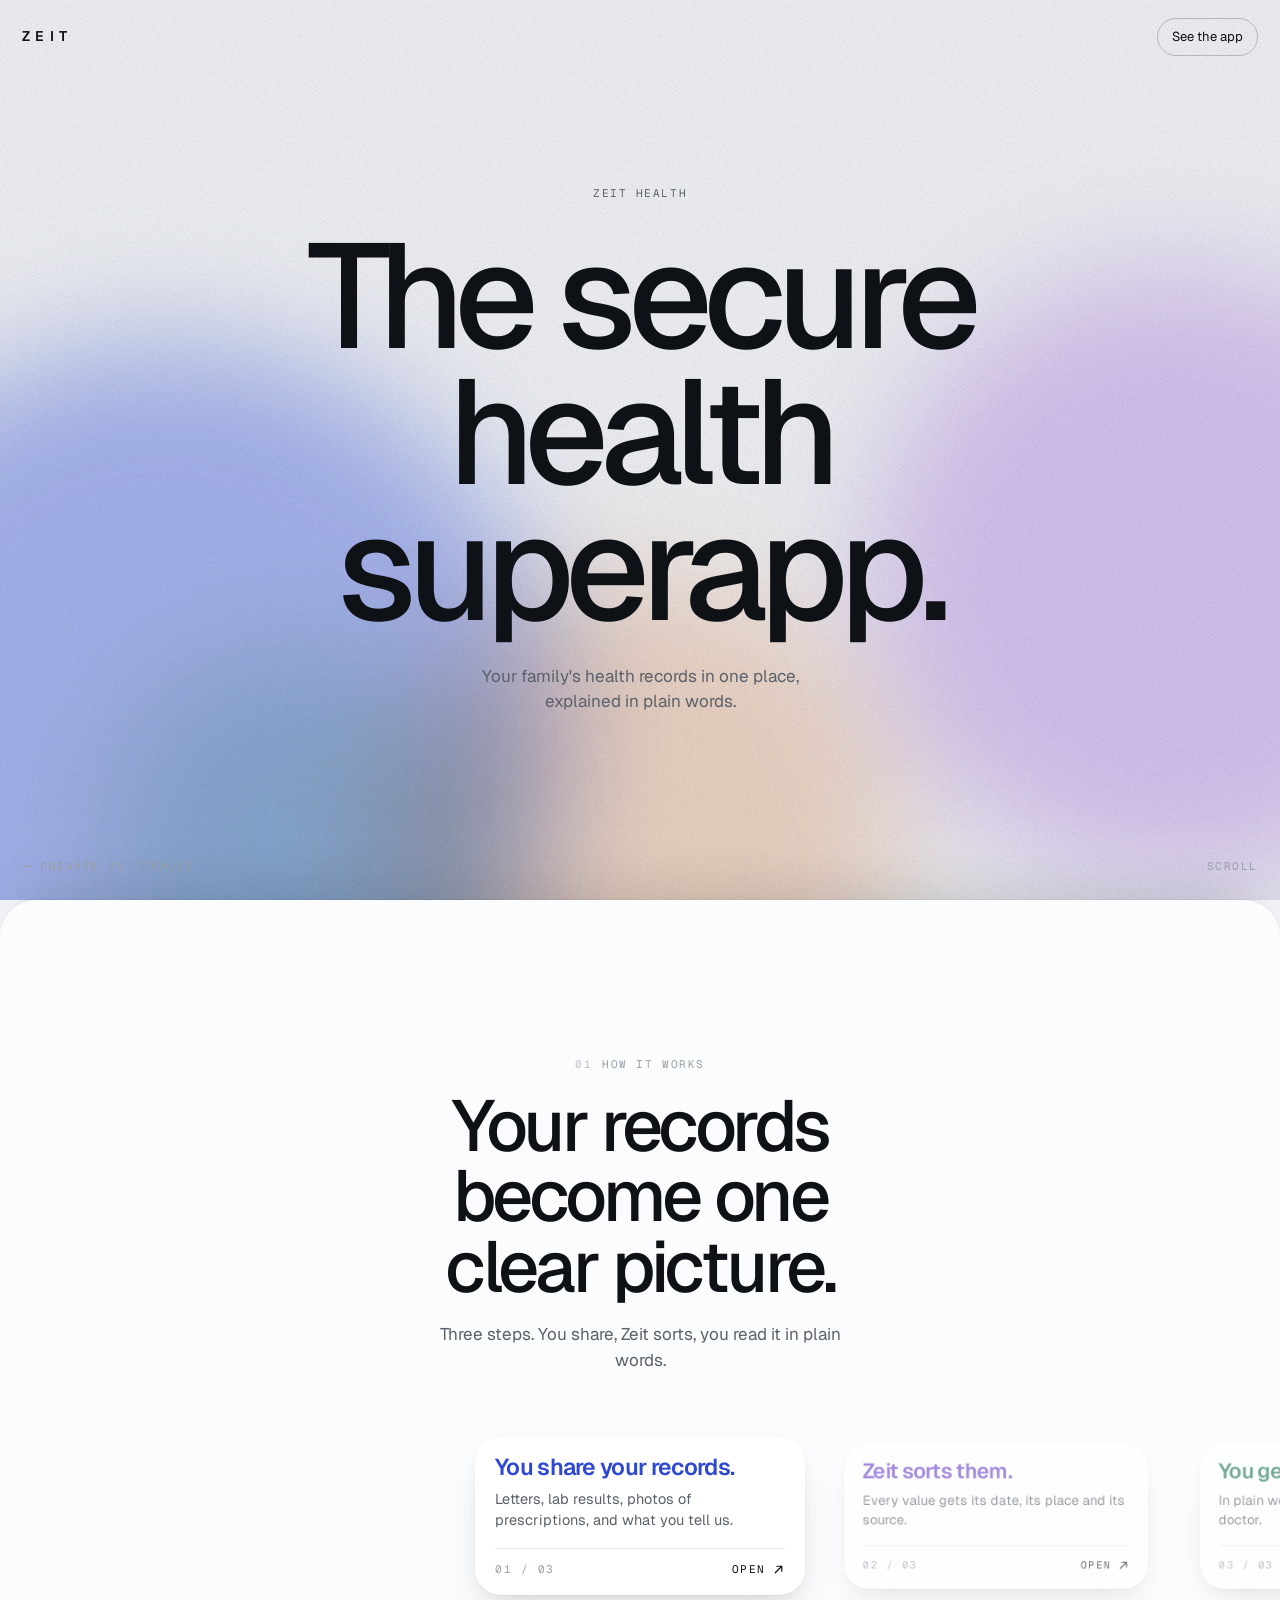
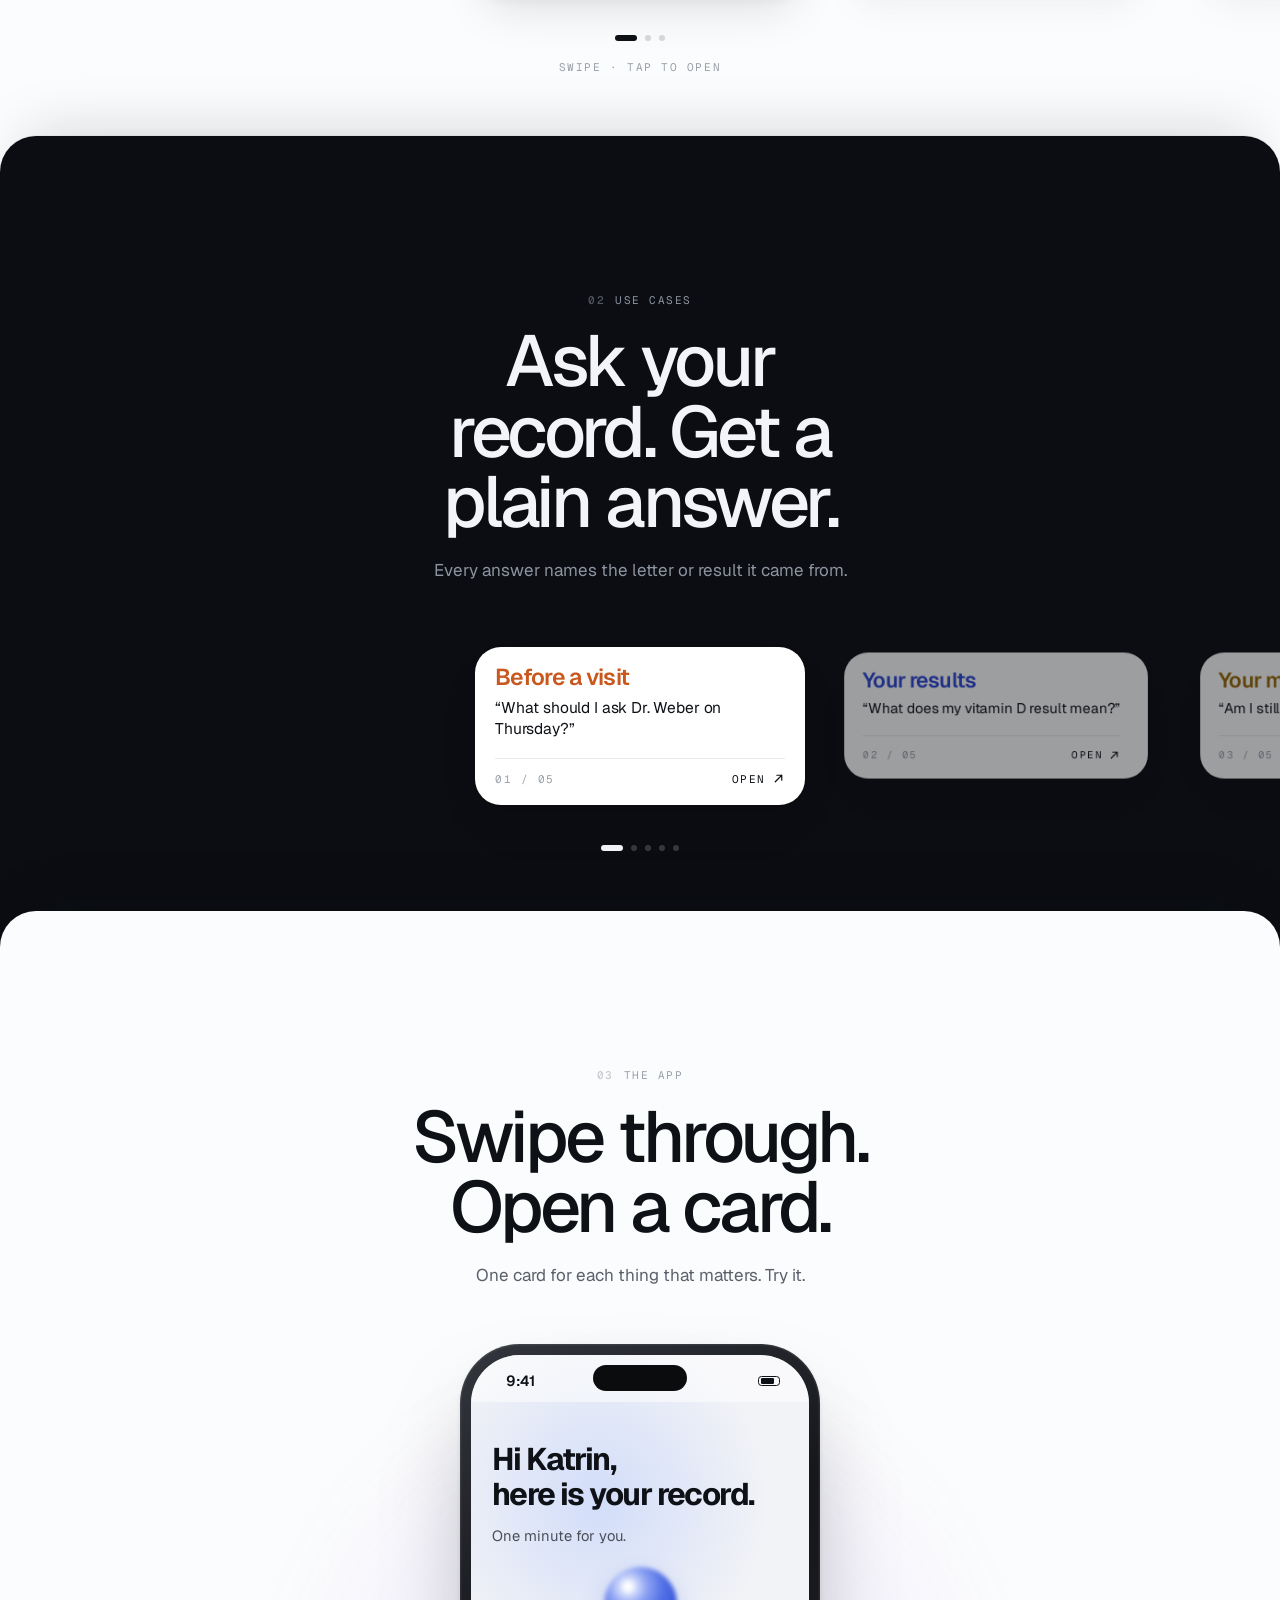
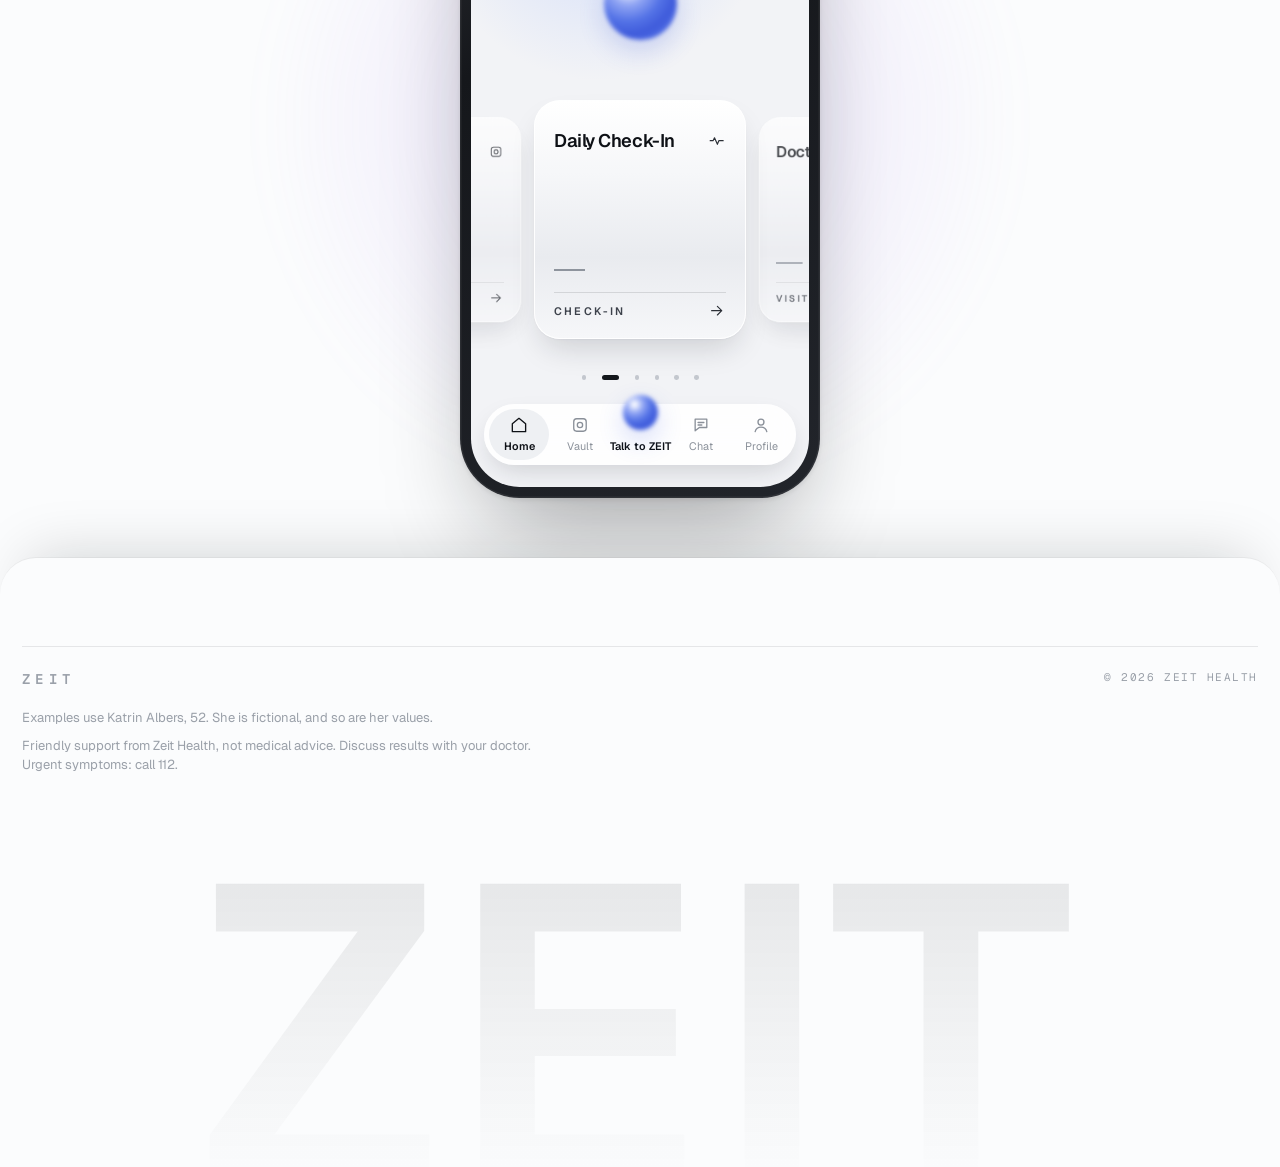
==== commit 9a074457: "Website B: fluid drag carousel, phone screen at the right size The phone's bezel was a percentage of" ====
--- a/v10/index.html
+++ b/v10/index.html
@@ -139,14 +139,13 @@
 .head h2 { margin: 0; font-size: clamp(36px, 9.6vw, 72px); font-weight: 500; line-height: .98; letter-spacing: -.05em; text-wrap: balance; }
 .lead { margin: 20px auto 0; max-width: 26em; color: var(--ink-2); font-size: 17px; }
 
-/* ---- the rail: native swipe, snap, and the app's off-centre scale ---- */
+/* ---- the rail: the app's carousel. Cards sit on one centre line; a spring moves them,
+   following a finger, a mouse or a trackpad ---- */
 .rail {
-  display: flex; gap: 14px; margin-top: 52px;
-  overflow-x: auto; scroll-snap-type: x mandatory; overscroll-behavior-x: contain;
-  padding-block: 12px 36px; scrollbar-width: none;
-  padding-inline: calc(50% - var(--cw) / 2); scroll-padding-inline: calc(50% - var(--cw) / 2);
-}
-.rail::-webkit-scrollbar { display: none; }
+  position: relative; margin-top: 52px; height: var(--rh, 520px);
+  touch-action: pan-y; user-select: none; -webkit-user-select: none; cursor: grab; outline: none;
+}
+.rail.dragging { cursor: grabbing; }
 .dots { display: flex; justify-content: center; gap: 8px; }
 .dots i { width: 6px; height: 6px; border-radius: 3px; background: rgba(14,17,22,.15); transition: width .45s var(--ease), background .3s ease; }
 .dots i.on { width: 22px; background: var(--ink); }
@@ -154,16 +153,15 @@
 
 /* ---- the card: half image, information below, coloured headline ---- */
 .card {
-  --s: 1;
-  flex: none; width: var(--cw); scroll-snap-align: center;
+  position: absolute; top: 12px; left: 50%; width: var(--cw); margin-left: calc(var(--cw) / -2);
   display: flex; flex-direction: column;
   border-radius: 26px; overflow: hidden; background: var(--surface);
-  box-shadow: var(--e1);
-  transform: scale(var(--s)); opacity: var(--o, 1);
-  transition: box-shadow .5s var(--ease), transform .25s ease-out, opacity .25s ease-out;
+  box-shadow: var(--e1); will-change: transform, opacity;
+  transition: box-shadow .5s var(--ease);
 }
 .card:hover { box-shadow: var(--e2); }
-.card:active { transform: scale(calc(var(--s) * .97)); }
+.card:focus-visible { outline: none; box-shadow: 0 0 0 3px rgba(63,91,219,.4), var(--e2); }
+.card img { -webkit-user-drag: none; user-select: none; pointer-events: none; }
 .img { display: block;
   position: relative; aspect-ratio: 1 / 1.02; overflow: hidden; color: #fff; isolation: isolate;
   background:
@@ -233,14 +231,15 @@
   filter: blur(20px); pointer-events: none;
 }
 .phone {
-  position: relative; width: min(84vw, 360px); aspect-ratio: 390 / 844;
-  border-radius: 15% / 7%; padding: 2.6%;
+  --pw: min(84vw, 360px);
+  position: relative; width: var(--pw);
+  border-radius: calc(var(--pw) * .165); padding: calc(var(--pw) * .03);
   background: linear-gradient(150deg, #33363d, #15171b 35%, #22252b);
   box-shadow: inset 0 0 0 1.5px rgba(255,255,255,.07), 0 2px 4px rgba(12,14,18,.08), 0 50px 100px -30px rgba(12,14,18,.4);
 }
-.screen {
-  position: relative; height: 100%; overflow: hidden; container-type: inline-size;
-  border-radius: 12.6% / 5.9%; background: #f2f3f6;
+.screen {   /* exactly the app's 390 x 844 */
+  position: relative; width: 100%; aspect-ratio: 390 / 844; overflow: hidden; container-type: inline-size;
+  border-radius: calc(var(--pw) * .135); background: #f2f3f6;
 }
 .app { position: absolute; inset: 0; --u: calc(100cqw / 390); font-size: calc(16 * var(--u)); }
 .app::before {   /* the soft blue haze behind the greeting */
@@ -279,11 +278,10 @@
 /* the Home rail */
 .phone .rail {
   --cw: calc(244 * var(--u));
-  position: absolute; left: 0; right: 0; bottom: calc(140 * var(--u)); margin: 0;
-  height: calc(340 * var(--u)); padding-block: calc(14 * var(--u)) calc(42 * var(--u)); gap: 0; align-items: center;
+  position: absolute; left: 0; right: 0; bottom: calc(150 * var(--u)); margin: 0; height: calc(310 * var(--u));
 }
 .acard {
-  position: relative; display: block; flex: none; width: var(--cw); height: calc(276 * var(--u));
+  position: absolute; top: calc(14 * var(--u)); display: block; width: var(--cw); height: calc(276 * var(--u));
   border-radius: calc(30 * var(--u)); aspect-ratio: auto;
   background: linear-gradient(180deg, #ffffff 0%, #f6f7f9 30%, #e9ebef 66%, #f6f7f9 100%);
   border: 1px solid rgba(255,255,255,.95);
@@ -300,7 +298,7 @@
   display: flex; justify-content: space-between; align-items: center;
   font-size: calc(12.5 * var(--u)); font-weight: 600; letter-spacing: .2em; text-transform: uppercase; color: #3d424b;
 }
-.phone .dots { position: absolute; left: 0; right: 0; bottom: calc(130 * var(--u)); gap: calc(18 * var(--u)); align-items: center; }
+.phone .dots { position: absolute; left: 0; right: 0; bottom: calc(124 * var(--u)); gap: calc(18 * var(--u)); align-items: center; }
 .phone .dots i { width: calc(5 * var(--u)); height: calc(5 * var(--u)); border-radius: 50%; background: #c3c7ce; }
 .phone .dots i.on { width: calc(20 * var(--u)); height: calc(5 * var(--u)); border-radius: calc(3 * var(--u)); background: #14171c; }
 
@@ -583,6 +581,118 @@
 
   const arrow = '<svg viewBox="0 0 16 16" fill="none" stroke="currentColor" stroke-width="1.5" stroke-linecap="round" stroke-linejoin="round"><path d="M4 12L12 4M6 4h6v6"/></svg>'
 
+  // ---- The rail: the app's carousel. One spring (the app's k 380, c 34) carries the row;
+  //      while you drag, the row sits under your finger; let go and it springs on with your speed.
+  //      The centred card is full size, the others step back. Tap a side card to bring it in,
+  //      tap the centred card to open it. Arrow keys and a sideways trackpad swipe work too. ----
+  const SPRING = { k: 380, c: 34 }
+  function carousel(rail, list, o) {
+    const cards = [...rail.children], n = cards.length
+    const dots = [...rail.nextElementSibling.children]
+    let pos = o.start || 0, vel = 0, target = pos, raf = 0, last = 0, drag = null, press = 1, pressTo = 1
+    const step = () => cards[0].offsetWidth + o.gap(cards[0].offsetWidth)
+    const centre = () => Math.max(0, Math.min(n - 1, Math.round(pos)))
+
+    function render() {
+      const s = step(), c = centre()
+      cards.forEach((card, i) => {
+        const d = i - pos, k = Math.min(Math.abs(d), 1)
+        const sc = (1 - k * (1 - o.off)) * (i === c ? press : 1)
+        card.style.transform = `translate3d(${(d * s).toFixed(2)}px,0,0) scale(${sc.toFixed(4)})`
+        card.style.opacity = (1 - k * (1 - o.offOpacity)).toFixed(3)
+        card.style.zIndex = 20 - Math.round(Math.abs(d))
+        card.tabIndex = i === c ? 0 : -1
+      })
+      dots.forEach((el, j) => el.classList.toggle('on', j === c))
+    }
+    function frame(t) {
+      const dt = Math.min(0.05, (t - last) / 1000 || 0.016); last = t
+      if (!drag) {
+        const h = dt / 4
+        for (let j = 0; j < 4; j++) { vel += (-SPRING.k * (pos - target) - SPRING.c * vel) * h; pos += vel * h }
+      }
+      press += (pressTo - press) * Math.min(1, dt * 20)
+      const still = !drag && Math.abs(pos - target) < 0.0004 && Math.abs(vel) < 0.002 && Math.abs(press - pressTo) < 0.001
+      if (still) { pos = target; vel = 0; press = pressTo }
+      render()
+      raf = still ? 0 : requestAnimationFrame(frame)
+    }
+    const wake = () => { if (!raf) { last = performance.now(); raf = requestAnimationFrame(frame) } }
+    const go = (i) => {
+      target = Math.max(0, Math.min(n - 1, i))
+      if (reduce) { pos = target; vel = 0; render() } else wake()
+    }
+    const band = (p) => p < 0 ? p * 0.3 : p > n - 1 ? n - 1 + (p - n + 1) * 0.3 : p
+
+    rail.addEventListener('pointerdown', (e) => {
+      if (e.button !== 0 || !e.isPrimary) return
+      const card = e.target.closest('.card')
+      drag = { x: e.clientX, y: e.clientY, p0: pos, id: e.pointerId, moved: false, hist: [[e.timeStamp, e.clientX]], card }
+      vel = 0; target = pos
+      if (card && +card.dataset.i === centre()) pressTo = 0.97
+      wake()
+    })
+    rail.addEventListener('pointermove', (e) => {
+      if (!drag || e.pointerId !== drag.id) return
+      const dx = e.clientX - drag.x, dy = e.clientY - drag.y
+      if (!drag.moved) {
+        if (Math.abs(dx) < 5 && Math.abs(dy) < 5) return
+        if (Math.abs(dy) > Math.abs(dx)) { end(e, true); return }   // a page scroll, not a swipe
+        drag.moved = true; pressTo = 1
+        rail.setPointerCapture(e.pointerId); rail.classList.add('dragging')
+      }
+      pos = band(drag.p0 - dx / step())
+      drag.hist.push([e.timeStamp, e.clientX]); if (drag.hist.length > 5) drag.hist.shift()
+      wake()
+    })
+    function end(e, cancelled) {
+      if (!drag || e.pointerId !== drag.id) return
+      const g = drag; drag = null; pressTo = 1
+      rail.classList.remove('dragging')
+      if (!g.moved) {
+        if (cancelled || !g.card) { go(Math.round(pos)); return }
+        const i = +g.card.dataset.i
+        if (i !== centre()) go(i)
+        else { wake(); o.open(i, g.card) }
+        return
+      }
+      const [t0, x0] = g.hist[0], [t1, x1] = g.hist[g.hist.length - 1]
+      const vpx = t1 > t0 ? (x1 - x0) / (t1 - t0) * 1000 : 0   // px per second
+      vel = -vpx / step()
+      const from = Math.round(g.p0)
+      go(Math.max(from - 2, Math.min(from + 2, Math.round(pos + vel * 0.12))))
+    }
+    rail.addEventListener('pointerup', (e) => end(e, false))
+    rail.addEventListener('pointercancel', (e) => end(e, true))
+    rail.addEventListener('lostpointercapture', (e) => end(e, true))
+
+    let wheelT = 0
+    rail.addEventListener('wheel', (e) => {
+      if (Math.abs(e.deltaX) <= Math.abs(e.deltaY)) return
+      e.preventDefault()
+      vel = 0; pos = band(pos + e.deltaX / step()); target = pos; render()
+      clearTimeout(wheelT); wheelT = setTimeout(() => go(Math.round(pos)), 80)
+    }, { passive: false })
+
+    rail.addEventListener('keydown', (e) => {
+      if (e.key === 'ArrowRight' || e.key === 'ArrowLeft') {
+        e.preventDefault(); go(centre() + (e.key === 'ArrowRight' ? 1 : -1))
+        cards[target].focus({ preventScroll: true })
+      } else if (e.key === 'Enter' || e.key === ' ') {
+        e.preventDefault(); o.open(centre(), cards[centre()])
+      }
+    })
+    rail.addEventListener('click', (e) => e.preventDefault())
+
+    const size = () => {
+      if (o.fit) rail.style.setProperty('--rh', Math.max(...cards.map((c) => c.offsetHeight)) + 52 + 'px')
+      render()
+    }
+    addEventListener('resize', size)
+    if (document.fonts) document.fonts.ready.then(size)
+    size()
+  }
+
   document.querySelectorAll('.rail').forEach((rail) => {
     const list = SETS[rail.dataset.set]
     const isApp = rail.dataset.set === 'app'
@@ -592,45 +702,11 @@
         `<span class="body"><h3>${esc(c.h)}</h3>${c.q ? `<p class="ask">“${esc(c.q)}”</p>` : `<p>${esc(c.p)}</p>`}` +
         `<span class="foot mono"><span>${String(i + 1).padStart(2, '0')} / ${String(list.length).padStart(2, '0')}</span><span class="open">Open ${arrow}</span></span></span>` +
       `</button>`).join('')
-
-    const cards = [...rail.children]
-    const dots = rail.nextElementSibling
-    dots.innerHTML = list.map(() => '<i></i>').join('')
-    const dotEls = [...dots.children]
-
-    // like the app: the centred card is full size, the others step back a little
-    const paint = () => {
-      const rr = rail.getBoundingClientRect(), mid = rr.left + rr.width / 2
-      let best = 0, bestD = Infinity
-      cards.forEach((card, j) => {
-        const r = card.getBoundingClientRect()
-        const d = Math.min(1, Math.abs(r.left + r.width / 2 - mid) / r.width)
-        if (d < bestD) { bestD = d; best = j }
-        card.style.setProperty('--s', (1 - d * (isApp ? 0.14 : 0.08)).toFixed(3))
-        card.style.setProperty('--o', (1 - d * (isApp ? 0.3 : 0.35)).toFixed(3))
-      })
-      dotEls.forEach((el, j) => el.classList.toggle('on', j === best))
-    }
-    let queued = false
-    rail.addEventListener('scroll', () => { if (!queued) { queued = true; requestAnimationFrame(() => { queued = false; paint() }) } }, { passive: true })
-    addEventListener('resize', paint)
-    paint()
-    // the app opens on its second card, so a card waits on either side
-    if (isApp) requestAnimationFrame(() => {
-      const c1 = cards[1]
-      rail.scrollLeft = c1.offsetLeft - (rail.clientWidth - c1.offsetWidth) / 2
-      paint()
-    })
-
-    // tap a card: off centre, it slides in; centred, it opens
-    rail.addEventListener('click', (e) => {
-      const btn = e.target.closest('.card')
-      if (!btn) return
-      const r = btn.getBoundingClientRect(), rr = rail.getBoundingClientRect()
-      const off = (r.left + r.width / 2) - (rr.left + rr.width / 2)
-      if (Math.abs(off) > r.width / 3 && e.detail !== 0) { rail.scrollBy({ left: off, behavior: reduce ? 'auto' : 'smooth' }); return }
-      open(list[+btn.dataset.i], +btn.dataset.i, btn)
-    })
+    rail.nextElementSibling.innerHTML = list.map(() => '<i></i>').join('')
+    rail.setAttribute('role', 'group')
+    carousel(rail, list, isApp
+      ? { start: 1, off: 0.86, offOpacity: 0.72, gap: (w) => w * -0.01, open: (i, el) => open(list[i], i, el) }
+      : { start: 0, off: 0.92, offOpacity: 0.6, fit: true, gap: (w) => innerWidth >= 900 ? 26 : 10, open: (i, el) => open(list[i], i, el) })
   })
 
   // ---- the opened card ----
@@ -654,7 +730,7 @@
     sheet.classList.remove('on'); scrim.classList.remove('on')
     document.body.style.overflow = ''
     setTimeout(() => { sheet.hidden = scrim.hidden = true }, reduce ? 0 : 450)
-    if (back) back.focus({ preventScroll: true })
+    if (back) back.focus({ preventScroll: true, focusVisible: false })
   }
   const TALK = { hue: 'blue', orb: true, k: 'Talk to ZEIT', n: 'Voice', h: 'Talk to ZEIT', more: 'Tap the orb and ask out loud. Zeit answers from your record and names where the answer came from.',
     q: 'What should I ask Dr. Weber on Thursday?', a: 'Ask about your HbA1c. It went from 5.2 to 5.4 % since 2021. Take your medicine list with you.', src: 'Lab letter · Mar 2023' }
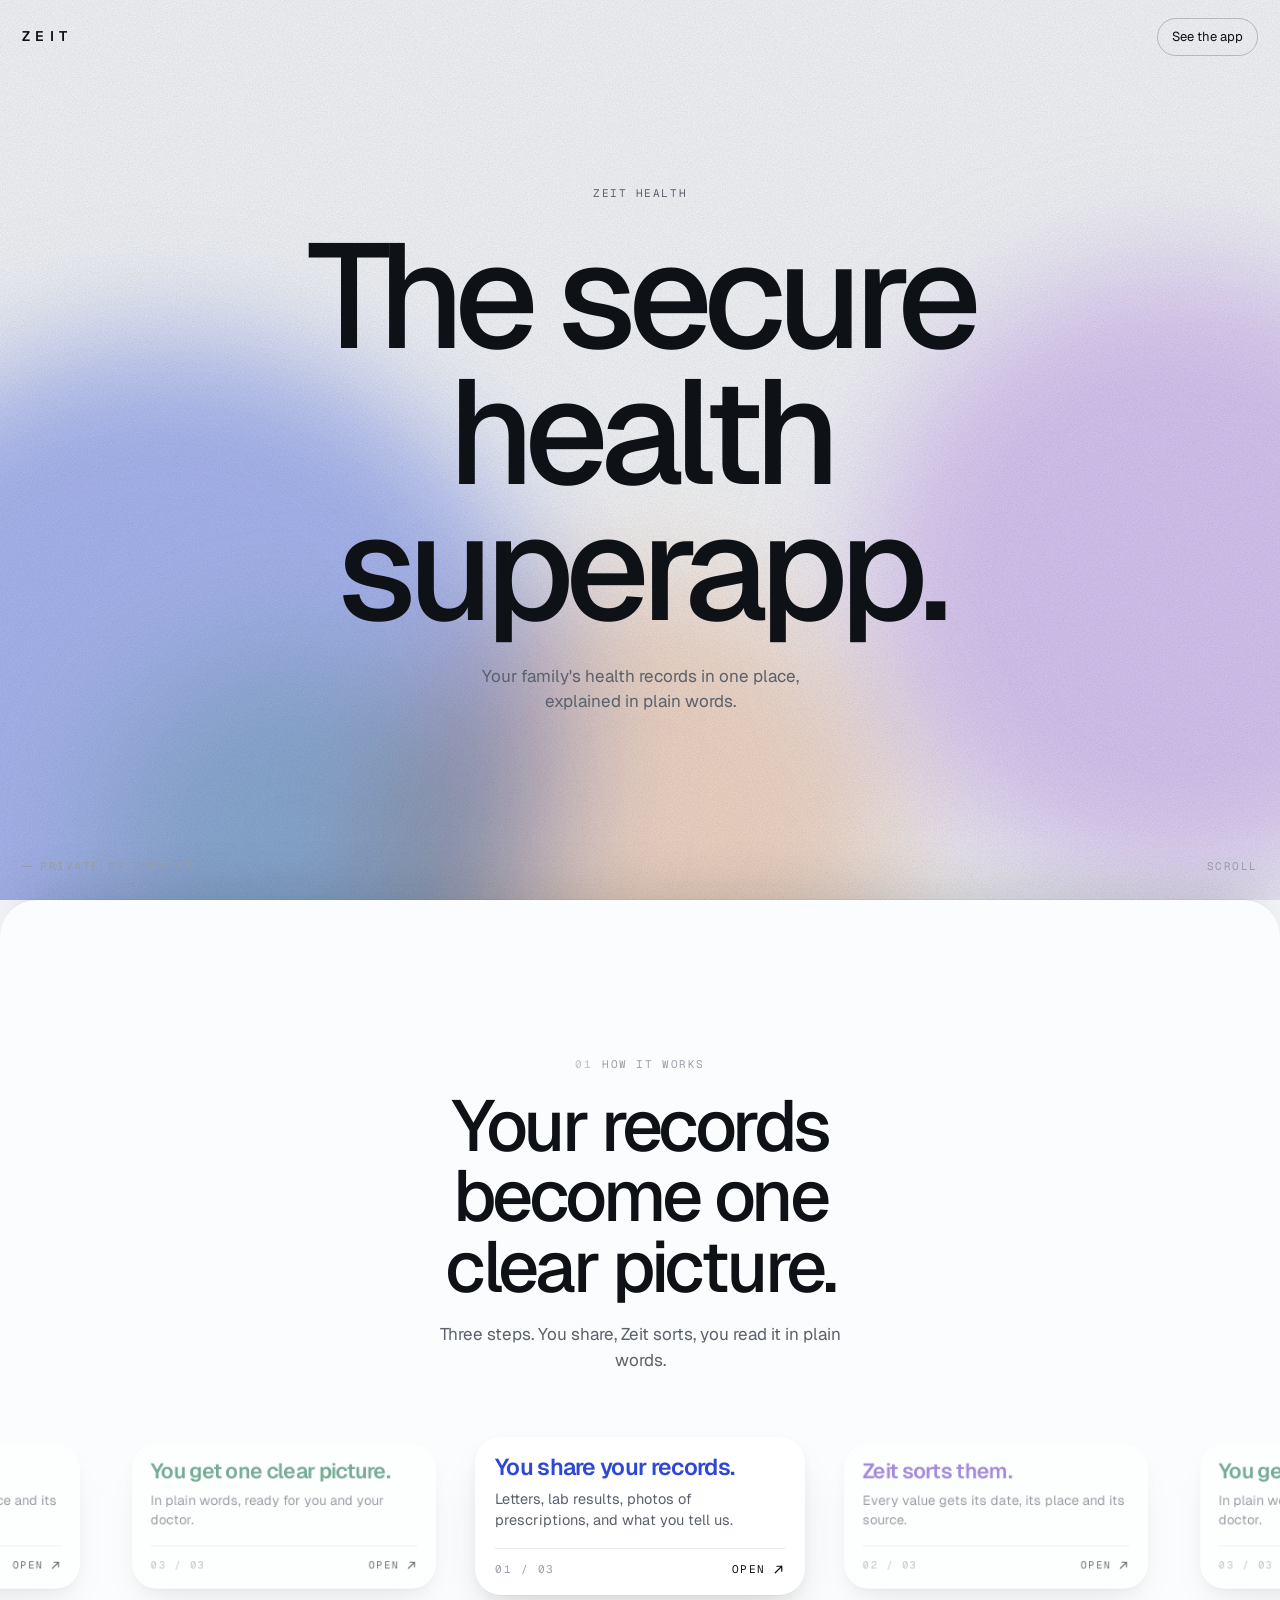
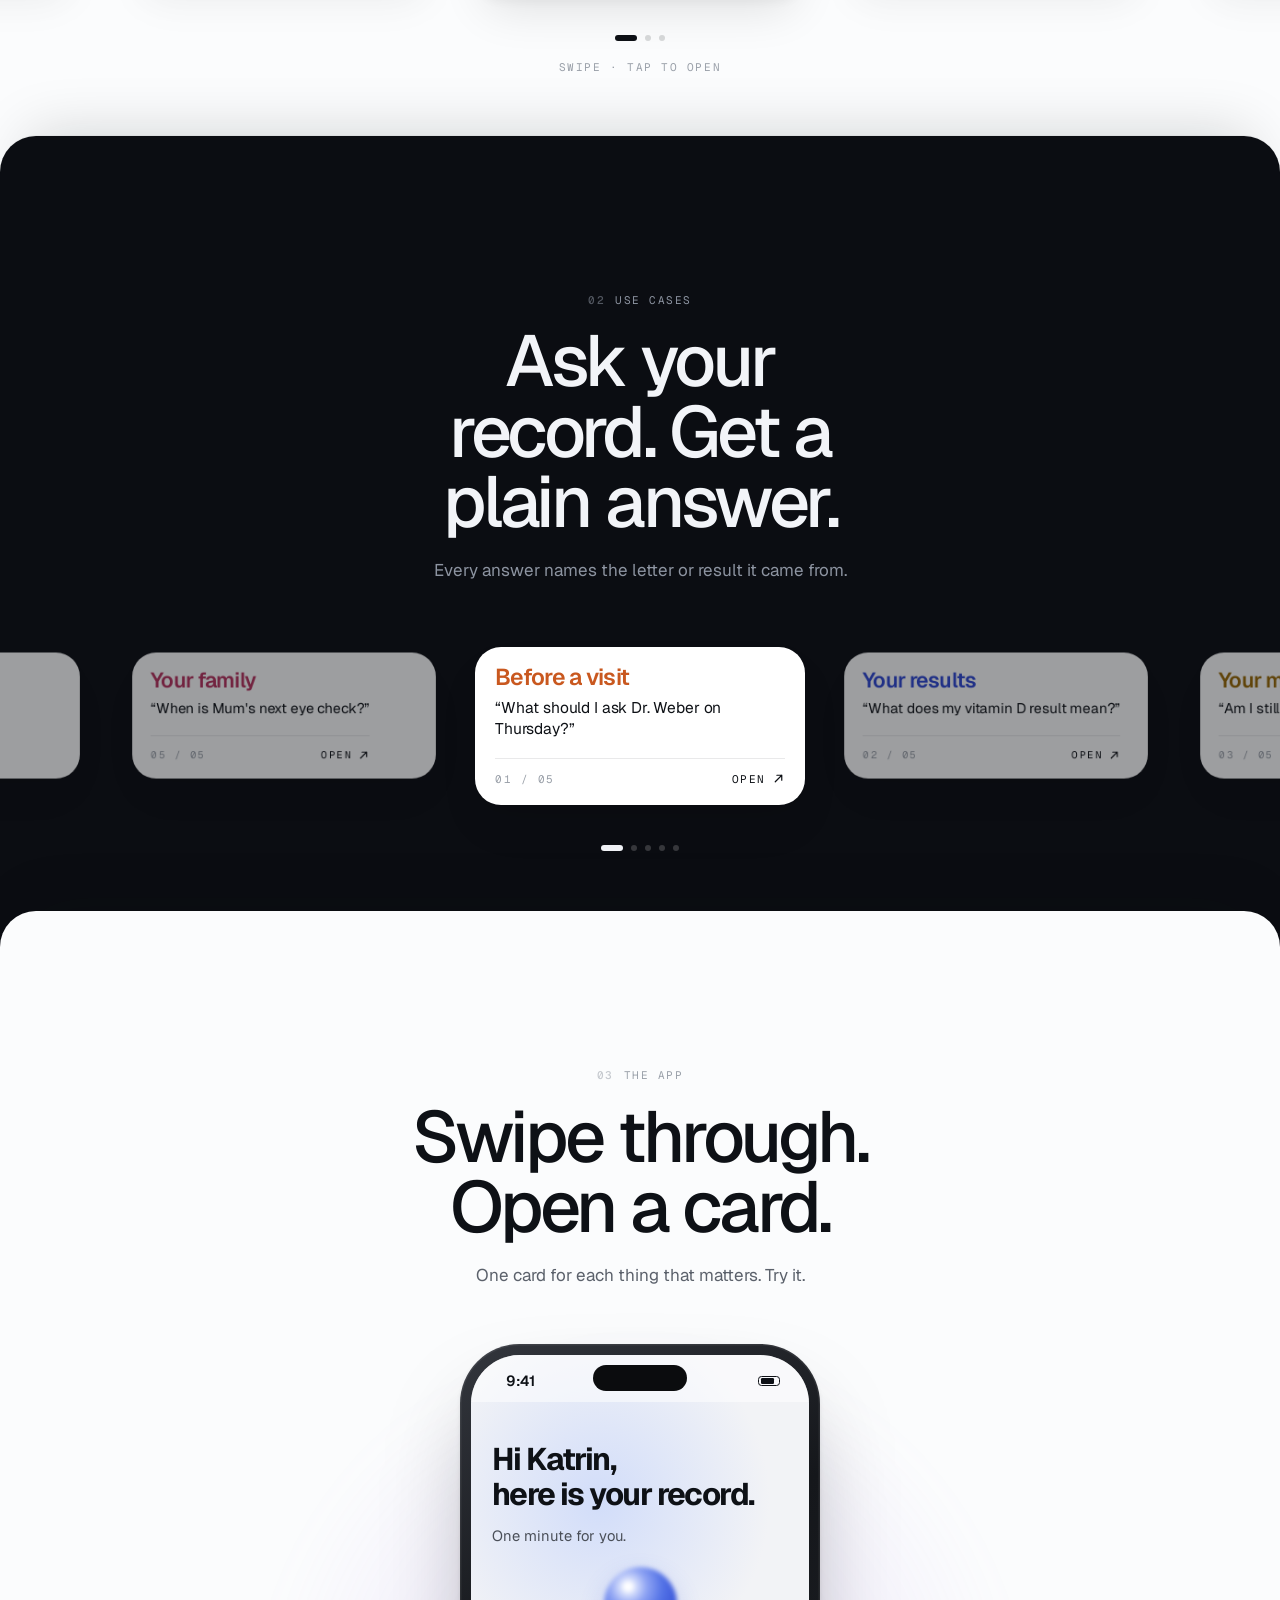
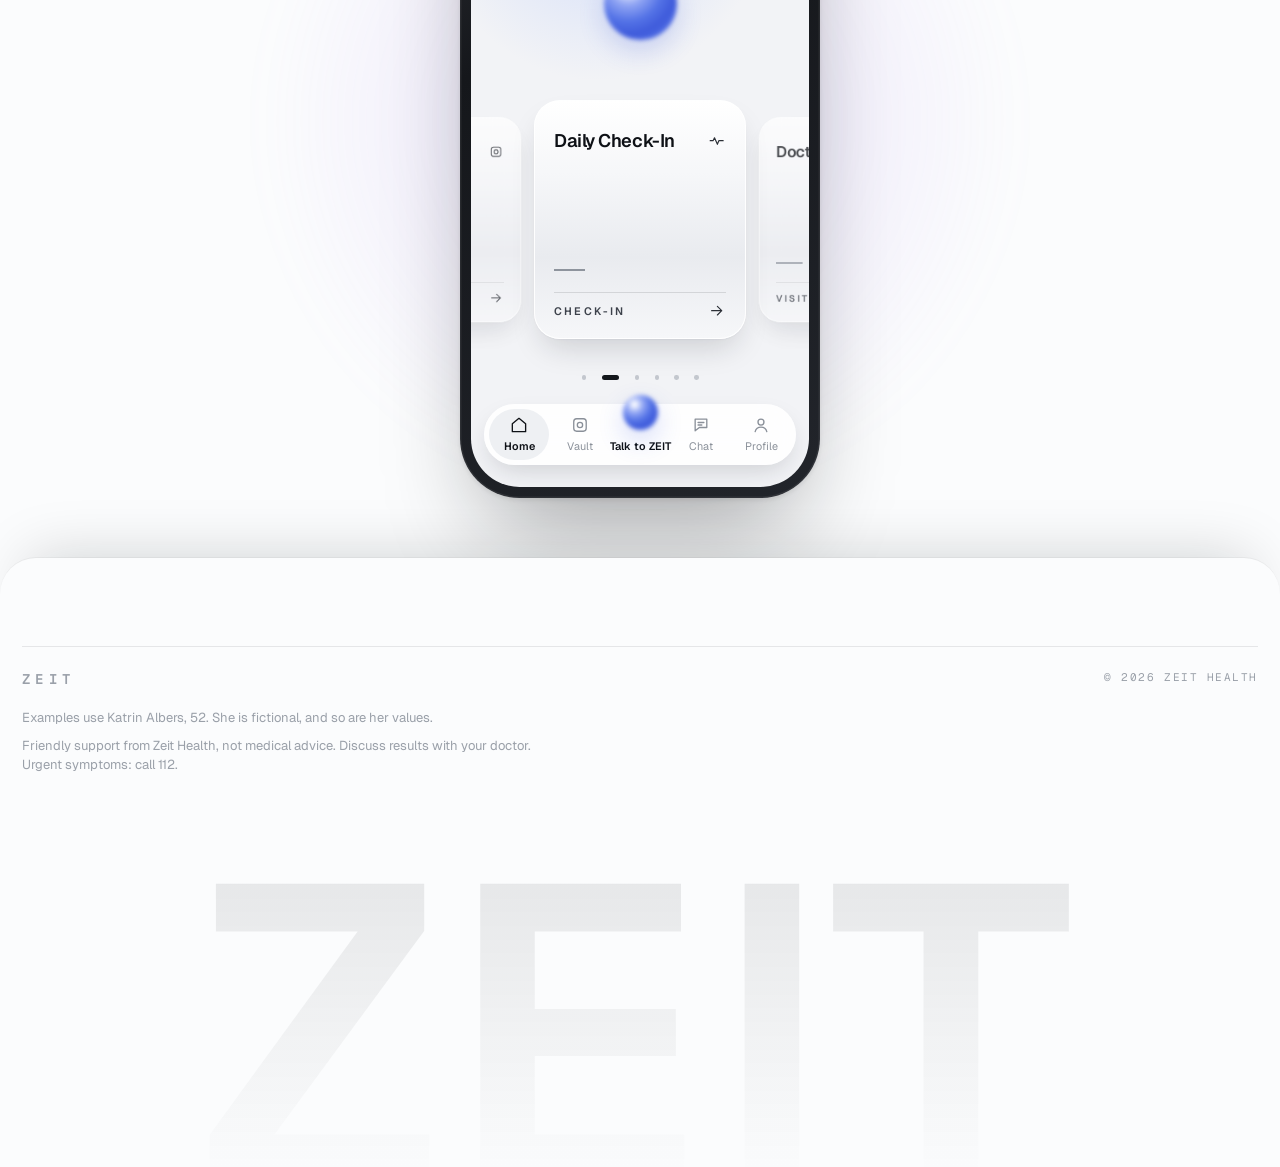
==== commit 1569aad5: "Website B: endless card rows, starting in the centre Every row is a loop: each card sits at its shor" ====
--- a/v10/index.html
+++ b/v10/index.html
@@ -586,24 +586,31 @@
   //      The centred card is full size, the others step back. Tap a side card to bring it in,
   //      tap the centred card to open it. Arrow keys and a sideways trackpad swipe work too. ----
   const SPRING = { k: 380, c: 34 }
+  // The row never ends: each card sits at its shortest distance round the loop, so the centre
+  // card always has two on each side. A row shorter than five is repeated to fill the loop.
   function carousel(rail, list, o) {
     const cards = [...rail.children], n = cards.length
     const dots = [...rail.nextElementSibling.children]
     let pos = o.start || 0, vel = 0, target = pos, raf = 0, last = 0, drag = null, press = 1, pressTo = 1
     const step = () => cards[0].offsetWidth + o.gap(cards[0].offsetWidth)
-    const centre = () => Math.max(0, Math.min(n - 1, Math.round(pos)))
+    const mod = (v, m) => ((v % m) + m) % m
+    const wrap = (d) => d - n * Math.round(d / n)          // shortest way round the loop
+    const centre = () => mod(Math.round(pos), n)
 
     function render() {
       const s = step(), c = centre()
       cards.forEach((card, i) => {
-        const d = i - pos, k = Math.min(Math.abs(d), 1)
+        const d = wrap(i - pos), ad = Math.abs(d), k = Math.min(ad, 1)
         const sc = (1 - k * (1 - o.off)) * (i === c ? press : 1)
+        const fade = ad > 2 ? Math.max(0, 1 - (ad - 2) / 0.5) : 1   // the far card fades before it wraps
         card.style.transform = `translate3d(${(d * s).toFixed(2)}px,0,0) scale(${sc.toFixed(4)})`
-        card.style.opacity = (1 - k * (1 - o.offOpacity)).toFixed(3)
-        card.style.zIndex = 20 - Math.round(Math.abs(d))
+        card.style.opacity = ((1 - k * (1 - o.offOpacity)) * fade).toFixed(3)
+        card.style.zIndex = 20 - Math.round(ad)
+        card.style.visibility = fade > 0 ? 'visible' : 'hidden'
         card.tabIndex = i === c ? 0 : -1
       })
-      dots.forEach((el, j) => el.classList.toggle('on', j === c))
+      const on = mod(c, list.length)
+      dots.forEach((el, j) => el.classList.toggle('on', j === on))
     }
     function frame(t) {
       const dt = Math.min(0.05, (t - last) / 1000 || 0.016); last = t
@@ -613,23 +620,25 @@
       }
       press += (pressTo - press) * Math.min(1, dt * 20)
       const still = !drag && Math.abs(pos - target) < 0.0004 && Math.abs(vel) < 0.002 && Math.abs(press - pressTo) < 0.001
-      if (still) { pos = target; vel = 0; press = pressTo }
+      if (still) { target = mod(target, n); pos = target; vel = 0; press = pressTo }
       render()
       raf = still ? 0 : requestAnimationFrame(frame)
     }
     const wake = () => { if (!raf) { last = performance.now(); raf = requestAnimationFrame(frame) } }
-    const go = (i) => {
-      target = Math.max(0, Math.min(n - 1, i))
-      if (reduce) { pos = target; vel = 0; render() } else wake()
+    const go = (t) => {
+      target = t
+      if (reduce) { pos = target = mod(t, n); vel = 0; render() } else wake()
     }
-    const band = (p) => p < 0 ? p * 0.3 : p > n - 1 ? n - 1 + (p - n + 1) * 0.3 : p
+    const band = (p) => p
+    // the target for a card: wherever it sits round the loop from here
+    const toCard = (i) => Math.round(pos) + Math.round(wrap(i - pos))
 
     rail.addEventListener('pointerdown', (e) => {
       if (e.button !== 0 || !e.isPrimary) return
       const card = e.target.closest('.card')
       drag = { x: e.clientX, y: e.clientY, p0: pos, id: e.pointerId, moved: false, hist: [[e.timeStamp, e.clientX]], card }
       vel = 0; target = pos
-      if (card && +card.dataset.i === centre()) pressTo = 0.97
+      if (card && cards.indexOf(card) === centre()) pressTo = 0.97
       wake()
     })
     rail.addEventListener('pointermove', (e) => {
@@ -651,9 +660,9 @@
       rail.classList.remove('dragging')
       if (!g.moved) {
         if (cancelled || !g.card) { go(Math.round(pos)); return }
-        const i = +g.card.dataset.i
-        if (i !== centre()) go(i)
-        else { wake(); o.open(i, g.card) }
+        const i = cards.indexOf(g.card)
+        if (i !== centre()) go(toCard(i))
+        else { wake(); o.open(+g.card.dataset.i, g.card) }
         return
       }
       const [t0, x0] = g.hist[0], [t1, x1] = g.hist[g.hist.length - 1]
@@ -676,10 +685,10 @@
 
     rail.addEventListener('keydown', (e) => {
       if (e.key === 'ArrowRight' || e.key === 'ArrowLeft') {
-        e.preventDefault(); go(centre() + (e.key === 'ArrowRight' ? 1 : -1))
-        cards[target].focus({ preventScroll: true })
+        e.preventDefault(); go(Math.round(target) + (e.key === 'ArrowRight' ? 1 : -1))
+        cards[mod(Math.round(target), n)].focus({ preventScroll: true })
       } else if (e.key === 'Enter' || e.key === ' ') {
-        e.preventDefault(); o.open(centre(), cards[centre()])
+        e.preventDefault(); const c = cards[centre()]; o.open(+c.dataset.i, c)
       }
     })
     rail.addEventListener('click', (e) => e.preventDefault())
@@ -696,7 +705,9 @@
   document.querySelectorAll('.rail').forEach((rail) => {
     const list = SETS[rail.dataset.set]
     const isApp = rail.dataset.set === 'app'
-    rail.innerHTML = isApp ? list.map(appCardHTML).join('') : list.map((c, i) =>
+    const reps = Math.ceil(5 / list.length)
+    const items = Array.from({ length: list.length * reps }, (_, k) => [list[k % list.length], k % list.length])
+    rail.innerHTML = isApp ? items.map(([c, i]) => appCardHTML(c, i)).join('') : items.map(([c, i]) =>
       `<button class="card ${c.hue}" type="button" data-i="${i}" aria-label="${esc(c.h)}. Open card">` +
         imgHTML(c, i) +
         `<span class="body"><h3>${esc(c.h)}</h3>${c.q ? `<p class="ask">“${esc(c.q)}”</p>` : `<p>${esc(c.p)}</p>`}` +
